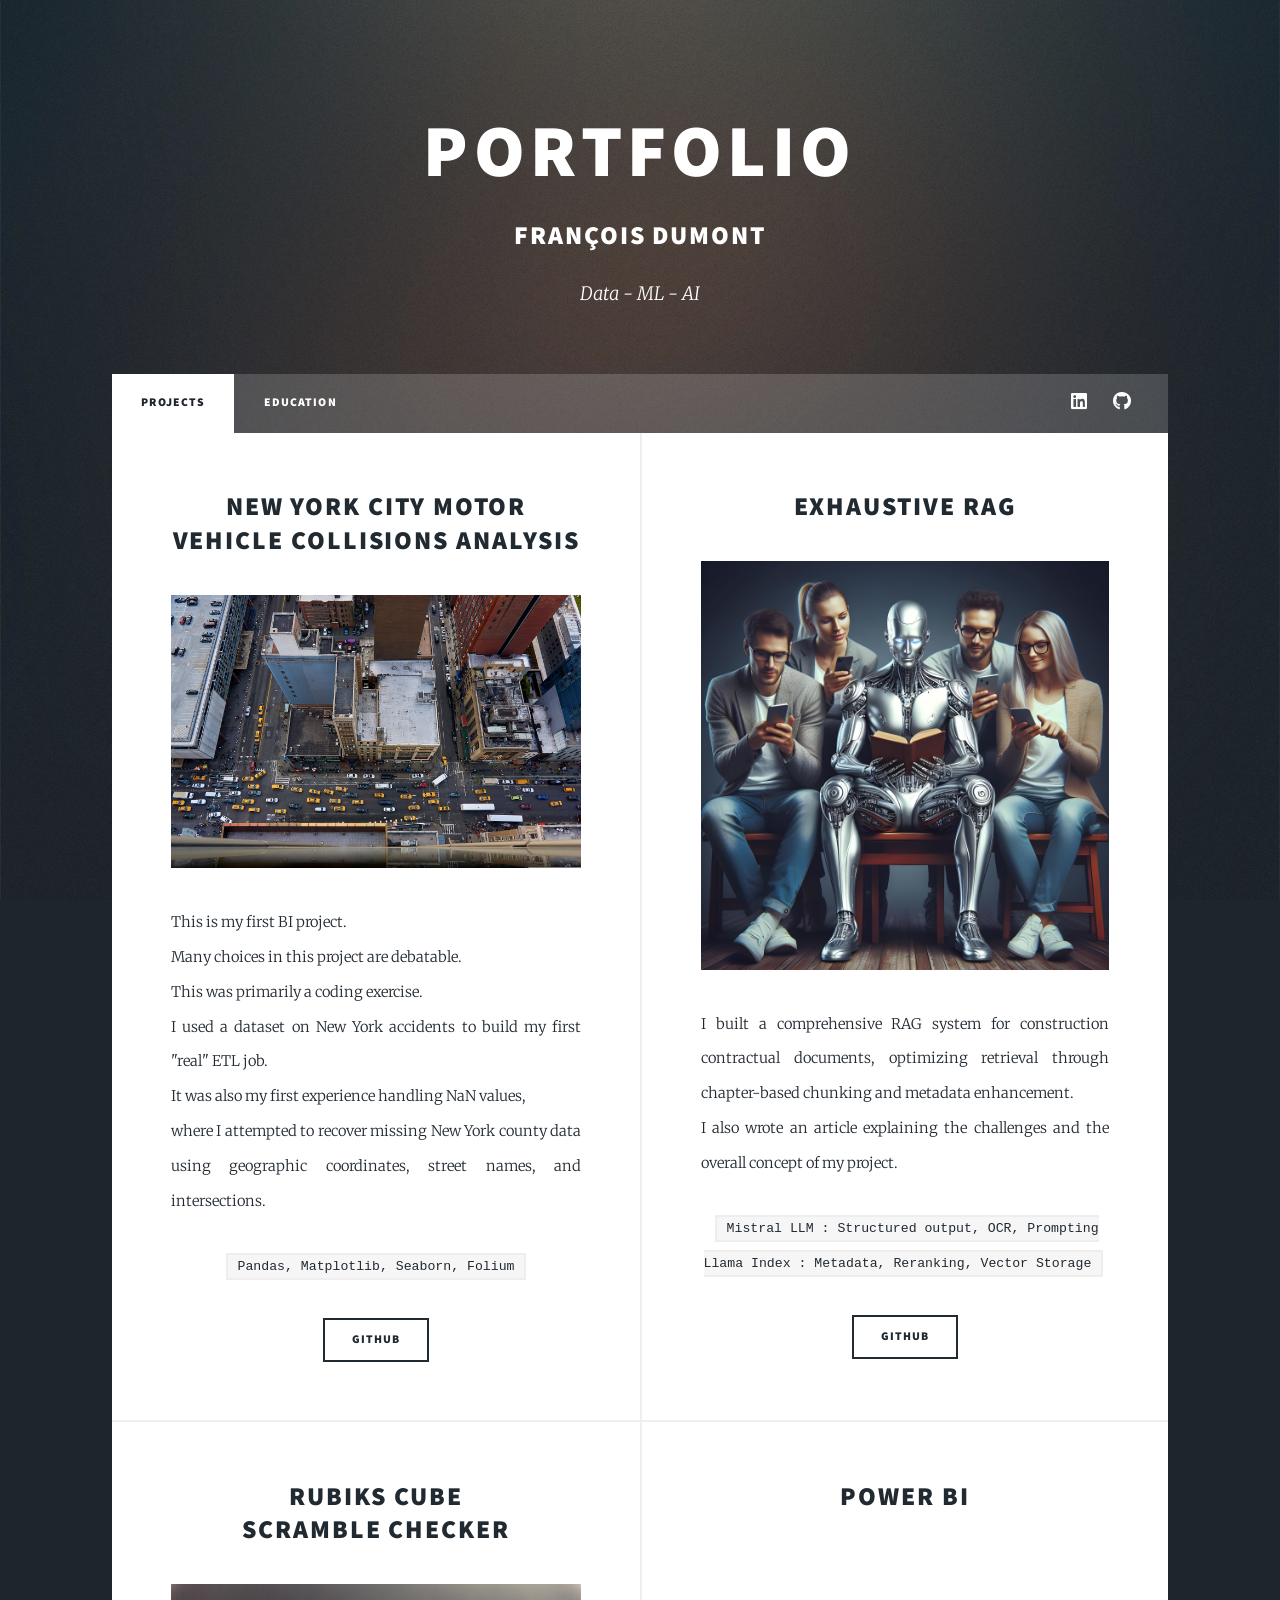
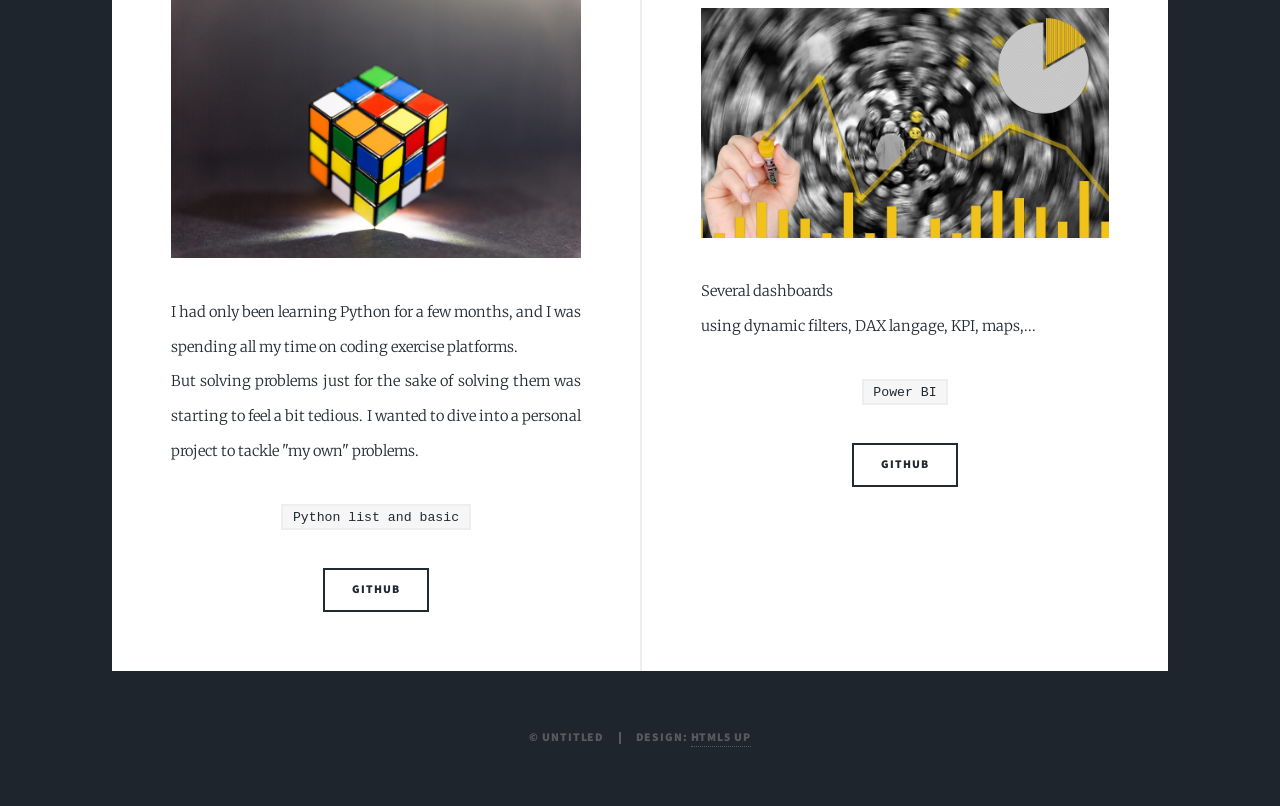
==== index.html @ 64f80a18 "change to index.html" ====
<!DOCTYPE HTML>

<html>
	<head>
		<title>François Dumont Portfolio</title>
		<meta charset="utf-8" />
		<meta name="viewport" content="width=device-width, initial-scale=1, user-scalable=no" />
		<link rel="stylesheet" href="assets/css/main.css" />
		<noscript><link rel="stylesheet" href="assets/css/noscript.css" /></noscript>
	</head>
	<body class="is-preload">

		<!-- Wrapper -->
			<div id="wrapper" class="fade-in">

				<!-- Intro -->
					<div id="intro">
						<h1>Portfolio</h1>
						<h2>François Dumont</h2>
						<p>Data - ML - AI</p>
					</div>

				<!-- Nav -->
					<nav id="nav">
						<ul class="links">
							<li class="active"><a href="index.hmtl">Projects</a></li>
							<li><a href="formation.html">Education</a></li>
						</ul>
						<ul class="icons">
							<li><a href="https://www.linkedin.com/in/françoisdumont" class="icon brands fa-linkedin"><span class="label">Facebook</span></a></li>
							<li><a href="https://github.com/FrancoisDumont30" class="icon brands fa-github"><span class="label">GitHub</span></a></li>
						</ul>
					</nav>

				<!-- Main -->
					<div id="main">
							
						<!-- Featured Post -->
						 <!--
							<article class="post featured">
								<header class="major">
									<h2><a href="#">And this is a<br />
									massive headline</a></h2>
									<p>Aenean ornare velit lacus varius enim ullamcorper proin aliquam<br />
									facilisis ante sed etiam magna interdum congue. Lorem ipsum dolor<br />
									amet nullam sed etiam veroeros.</p>
								</header>
								<a href="#" class="image main"><img src="images/pic01.jpg" alt="" /></a>
								<ul class="actions special">
									<li><a href="#" class="button large">Full Story</a></li>
								</ul>
							</article>

						-->

						<!-- Posts -->
							<section class="posts">
								<article>
									<header>
										<h2><a href="#">New York city Motor Vehicle Collisions Analysis<br /></a></h2>
									</header>
									<a href="#" class="image fit"><img src="images/ny.jpg" alt="" /></a>
									<p>This is my first BI project. <br> Many choices in this project are debatable. <br> This was primarily a coding exercise. <br> I used a dataset on New York accidents to build my first "real" ETL job. <br> It was also my first experience handling NaN values, <br> where I attempted to recover missing New York county data using geographic coordinates, street names, and intersections.</p>
									<code>Pandas, Matplotlib, Seaborn, Folium </code>
									<br/><br/>
									<ul class="actions special">
										<li><a href="https://github.com/FrancoisDumont30/NY_Collision" class="button">Github</a></li>
									</ul>
								</article>

								<article>
									<header>
										<h2><a href="#">Exhaustive RAG<br /></a></h2>
										
									</header>
									<a href="#" class="image fit"><img src="images/robot_reading.jpg"  alt=""/></a>
									<p>I built a comprehensive RAG system for construction contractual documents, optimizing retrieval through chapter-based chunking and metadata enhancement. <br />I also wrote an article explaining the challenges and the overall concept of my project.</p>
									<code>Mistral LLM : Structured output, OCR, Prompting<br/>Llama Index : Metadata, Reranking, Vector Storage</code>
									<br/><br/>
									<ul class="actions special">
										<li><a href="#" class="button">Github</a></li>
									</ul>
								</article>

								<article>
									<header>
										<h2><a href="#"></a>Rubiks cube <br/> scramble checker</h2>
									</header>
									<a href="#" class="image fit"><img src="images/cube.jpg" alt=""/> </a>
									<p>I had only been learning Python for a few months, and I was spending all my time on coding exercise platforms. <br />But solving problems just for the sake of solving them was starting to feel a bit tedious. I wanted to dive into a personal project to tackle "my own" problems.</p>
									<code>Python list and basic</code><br /><br />
									<ul class="actions special">
										<li><a href="https://github.com/FrancoisDumont30/Rubiks_Cube_scramble_checker" class="button">Github</a></li>
									</ul>
								</article>

								<article>
									<header>
										<h2><a href="#">Power BI</a></h2>
										<br />
									</header>
									<a href="#" class="image fit"><img src="images/BI.jpg" alt="" /></a>
									<p>Several dashboards <br />
										using dynamic filters, DAX langage, KPI, maps,...</p>
									<code>Power BI</code><br/><br/>
									<ul class="actions special">
										<li><a href="https://github.com/FrancoisDumont30/Power_BI" class="button">Github</a></li>
									</ul>
								</article>

							</section>


					</div>


				<!-- Copyright -->
					<div id="copyright">
						<ul><li>&copy; Untitled</li><li>Design: <a href="https://html5up.net">HTML5 UP</a></li></ul>
					</div>

			</div>

		<!-- Scripts -->
			<script src="assets/js/jquery.min.js"></script>
			<script src="assets/js/jquery.scrollex.min.js"></script>
			<script src="assets/js/jquery.scrolly.min.js"></script>
			<script src="assets/js/browser.min.js"></script>
			<script src="assets/js/breakpoints.min.js"></script>
			<script src="assets/js/util.js"></script>
			<script src="assets/js/main.js"></script>

	</body>
</html>
---- assets/css/main.css ----
@import url(fontawesome-all.min.css);
@import url("https://fonts.googleapis.com/css?family=Merriweather:300,700,300italic,700italic|Source+Sans+Pro:900");

/*
	Massively by HTML5 UP
	html5up.net | @ajlkn
	Free for personal and commercial use under the CCA 3.0 license (html5up.net/license)
*/

html, body, div, span, applet, object,
iframe, h1, h2, h3, h4, h5, h6, p, blockquote,
pre, a, abbr, acronym, address, big, cite,
code, del, dfn, em, img, ins, kbd, q, s, samp,
small, strike, strong, sub, sup, tt, var, b,
u, i, center, dl, dt, dd, ol, ul, li, fieldset,
form, label, legend, table, caption, tbody,
tfoot, thead, tr, th, td, article, aside,
canvas, details, embed, figure, figcaption,
footer, header, hgroup, menu, nav, output, ruby,
section, summary, time, mark, audio, video {
	margin: 0;
	padding: 0;
	border: 0;
	font-size: 100%;
	font: inherit;
	vertical-align: baseline;}

article, aside, details, figcaption, figure,
footer, header, hgroup, menu, nav, section {
	display: block;}

body {
	line-height: 1;
}

ol, ul {
	list-style: none;
}

blockquote, q {
	quotes: none;
}

	blockquote:before, blockquote:after, q:before, q:after {
		content: '';
		content: none;
	}

table {
	border-collapse: collapse;
	border-spacing: 0;
}

body {
	-webkit-text-size-adjust: none;
}

mark {
	background-color: transparent;
	color: inherit;
}

input::-moz-focus-inner {
	border: 0;
	padding: 0;
}

input, select, textarea {
	-moz-appearance: none;
	-webkit-appearance: none;
	-ms-appearance: none;
	appearance: none;
}

/* Basic */

	@-ms-viewport {
		width: device-width;
	}

	body {
		-ms-overflow-style: scrollbar;
	}

	@media screen and (max-width: 480px) {

		html, body {
			min-width: 320px;
		}

	}

	html {
		box-sizing: border-box;
	}

	*, *:before, *:after {
		box-sizing: inherit;
	}

	body {
		background-color: #1e252d;
	}

		body.is-preload *, body.is-preload *:before, body.is-preload *:after {
			-moz-animation: none !important;
			-webkit-animation: none !important;
			-ms-animation: none !important;
			animation: none !important;
			-moz-transition: none !important;
			-webkit-transition: none !important;
			-ms-transition: none !important;
			transition: none !important;
		}

/* Type */

	html {
		font-size: 16pt;
	}

		@media screen and (max-width: 1680px) {

			html {
				font-size: 12pt;
			}

		}

		@media screen and (max-width: 1280px) {

			html {
				font-size: 11pt;
			}

		}

		@media screen and (max-width: 360px) {

			html {
				font-size: 10pt;
			}

		}

	body {
		color: #212931;
	}

	body, input, select, textarea {
		font-family: "Merriweather", Georgia, serif;
		font-weight: 300;
		font-size: 1rem;
		line-height: 2.375;
	}

	a {
		-moz-transition: color 0.2s ease-in-out, background-color 0.2s ease-in-out, border-color 0.2s ease-in-out, box-shadow 0.2s ease-in-out;
		-webkit-transition: color 0.2s ease-in-out, background-color 0.2s ease-in-out, border-color 0.2s ease-in-out, box-shadow 0.2s ease-in-out;
		-ms-transition: color 0.2s ease-in-out, background-color 0.2s ease-in-out, border-color 0.2s ease-in-out, box-shadow 0.2s ease-in-out;
		transition: color 0.2s ease-in-out, background-color 0.2s ease-in-out, border-color 0.2s ease-in-out, box-shadow 0.2s ease-in-out;
		border-bottom: dotted 1px;
		text-decoration: none;
	}

		a:hover {
			border-bottom-color: transparent;
		}

	strong, b {
		font-weight: 600;
	}

	em, i {
		font-style: italic;
	}

	p {
		text-align: justify;
		margin: 0 0 2rem 0;
	}

	h1, h2, h3, h4, h5, h6 {
		font-family: "Source Sans Pro", Helvetica, sans-serif;
		font-weight: 900;
		line-height: 1.5;
		letter-spacing: 0.075em;
		text-transform: uppercase;
		margin: 0 0 1rem 0;
	}

		h1 a, h2 a, h3 a, h4 a, h5 a, h6 a {
			border-bottom: 0;
			color: inherit;
			text-decoration: none;
		}

	h1 {
		font-size: 4rem;
		line-height: 1.1;
		margin: 0 0 2rem 0;
	}

	h2 {
		font-size: 1.75rem;
		line-height: 1.3;
		margin: 0 0 1.5rem 0;
	}

	h3 {
		font-size: 1.25rem;
		margin: 0 0 1.5rem 0;
	}

	h4 {
		font-size: 1rem;
	}

	h5 {
		font-size: 0.9rem;
	}

	h6 {
		font-size: 0.8rem;
	}

	sub {
		font-size: 0.8rem;
		position: relative;
		top: 0.5rem;
	}

	sup {
		font-size: 0.8rem;
		position: relative;
		top: -0.5rem;
	}

	blockquote {
		border-left: solid 4px;
		font-style: italic;
		margin: 0 0 2rem 0;
		padding: 0.5rem 0 0.5rem 2rem;
	}

	code {
		border: solid 2px;
		font-family: "Courier New", monospace;
		font-size: 0.9rem;
		margin: 0 0.25rem;
		padding: 0.25rem 0.65rem;
	}

	pre {
		-webkit-overflow-scrolling: touch;
		font-family: "Courier New", monospace;
		font-size: 0.9rem;
		margin: 0 0 2rem 0;
	}

		pre code {
			display: block;
			line-height: 1.75;
			padding: 1rem 1.5rem;
			overflow-x: auto;
		}

	hr {
		border: 0;
		border-bottom: solid 2px;
		margin: 3rem 0;
	}

		hr.major {
			margin: 5rem 0;
		}

	.align-left {
		text-align: left;
	}

	.align-center {
		text-align: center;
	}

	.align-right {
		text-align: right;
	}

	input, select, textarea {
		color: #212931;
	}

	a {
		color: #212931;
		border-bottom-color: rgba(33, 41, 49, 0.5);
	}

		a:hover {
			border-bottom-color: transparent;
			color: #18bfef !important;
		}

	strong, b {
		color: #212931;
	}

	h1, h2, h3, h4, h5, h6 {
		color: #212931;
	}

	blockquote {
		border-left-color: #eeeeee;
	}

	code {
		background: rgba(220, 220, 220, 0.25);
		border-color: #eeeeee;
	}

	hr {
		border-bottom-color: #eeeeee;
	}

/* Row */

	.row {
		display: flex;
		flex-wrap: wrap;
		box-sizing: border-box;
		align-items: stretch;
	}

		.row > * {
			box-sizing: border-box;
		}

		.row.gtr-uniform > * > :last-child {
			margin-bottom: 0;
		}

		.row.aln-left {
			justify-content: flex-start;
		}

		.row.aln-center {
			justify-content: center;
		}

		.row.aln-right {
			justify-content: flex-end;
		}

		.row.aln-top {
			align-items: flex-start;
		}

		.row.aln-middle {
			align-items: center;
		}

		.row.aln-bottom {
			align-items: flex-end;
		}

		.row > .imp {
			order: -1;
		}

		.row > .col-1 {
			width: 8.33333%;
		}

		.row > .off-1 {
			margin-left: 8.33333%;
		}

		.row > .col-2 {
			width: 16.66667%;
		}

		.row > .off-2 {
			margin-left: 16.66667%;
		}

		.row > .col-3 {
			width: 25%;
		}

		.row > .off-3 {
			margin-left: 25%;
		}

		.row > .col-4 {
			width: 33.33333%;
		}

		.row > .off-4 {
			margin-left: 33.33333%;
		}

		.row > .col-5 {
			width: 41.66667%;
		}

		.row > .off-5 {
			margin-left: 41.66667%;
		}

		.row > .col-6 {
			width: 50%;
		}

		.row > .off-6 {
			margin-left: 50%;
		}

		.row > .col-7 {
			width: 58.33333%;
		}

		.row > .off-7 {
			margin-left: 58.33333%;
		}

		.row > .col-8 {
			width: 66.66667%;
		}

		.row > .off-8 {
			margin-left: 66.66667%;
		}

		.row > .col-9 {
			width: 75%;
		}

		.row > .off-9 {
			margin-left: 75%;
		}

		.row > .col-10 {
			width: 83.33333%;
		}

		.row > .off-10 {
			margin-left: 83.33333%;
		}

		.row > .col-11 {
			width: 91.66667%;
		}

		.row > .off-11 {
			margin-left: 91.66667%;
		}

		.row > .col-12 {
			width: 100%;
		}

		.row > .off-12 {
			margin-left: 100%;
		}

		.row.gtr-0 {
			margin-top: 0;
			margin-left: 0rem;
		}

			.row.gtr-0 > * {
				padding: 0 0 0 0rem;
			}

			.row.gtr-0.gtr-uniform {
				margin-top: 0rem;
			}

				.row.gtr-0.gtr-uniform > * {
					padding-top: 0rem;
				}

		.row.gtr-25 {
			margin-top: 0;
			margin-left: -0.375rem;
		}

			.row.gtr-25 > * {
				padding: 0 0 0 0.375rem;
			}

			.row.gtr-25.gtr-uniform {
				margin-top: -0.375rem;
			}

				.row.gtr-25.gtr-uniform > * {
					padding-top: 0.375rem;
				}

		.row.gtr-50 {
			margin-top: 0;
			margin-left: -0.75rem;
		}

			.row.gtr-50 > * {
				padding: 0 0 0 0.75rem;
			}

			.row.gtr-50.gtr-uniform {
				margin-top: -0.75rem;
			}

				.row.gtr-50.gtr-uniform > * {
					padding-top: 0.75rem;
				}

		.row {
			margin-top: 0;
			margin-left: -1.5rem;
		}

			.row > * {
				padding: 0 0 0 1.5rem;
			}

			.row.gtr-uniform {
				margin-top: -1.5rem;
			}

				.row.gtr-uniform > * {
					padding-top: 1.5rem;
				}

		.row.gtr-150 {
			margin-top: 0;
			margin-left: -2.25rem;
		}

			.row.gtr-150 > * {
				padding: 0 0 0 2.25rem;
			}

			.row.gtr-150.gtr-uniform {
				margin-top: -2.25rem;
			}

				.row.gtr-150.gtr-uniform > * {
					padding-top: 2.25rem;
				}

		.row.gtr-200 {
			margin-top: 0;
			margin-left: -3rem;
		}

			.row.gtr-200 > * {
				padding: 0 0 0 3rem;
			}

			.row.gtr-200.gtr-uniform {
				margin-top: -3rem;
			}

				.row.gtr-200.gtr-uniform > * {
					padding-top: 3rem;
				}

		@media screen and (max-width: 1680px) {

			.row {
				display: flex;
				flex-wrap: wrap;
				box-sizing: border-box;
				align-items: stretch;
			}

				.row > * {
					box-sizing: border-box;
				}

				.row.gtr-uniform > * > :last-child {
					margin-bottom: 0;
				}

				.row.aln-left {
					justify-content: flex-start;
				}

				.row.aln-center {
					justify-content: center;
				}

				.row.aln-right {
					justify-content: flex-end;
				}

				.row.aln-top {
					align-items: flex-start;
				}

				.row.aln-middle {
					align-items: center;
				}

				.row.aln-bottom {
					align-items: flex-end;
				}

				.row > .imp-xlarge {
					order: -1;
				}

				.row > .col-1-xlarge {
					width: 8.33333%;
				}

				.row > .off-1-xlarge {
					margin-left: 8.33333%;
				}

				.row > .col-2-xlarge {
					width: 16.66667%;
				}

				.row > .off-2-xlarge {
					margin-left: 16.66667%;
				}

				.row > .col-3-xlarge {
					width: 25%;
				}

				.row > .off-3-xlarge {
					margin-left: 25%;
				}

				.row > .col-4-xlarge {
					width: 33.33333%;
				}

				.row > .off-4-xlarge {
					margin-left: 33.33333%;
				}

				.row > .col-5-xlarge {
					width: 41.66667%;
				}

				.row > .off-5-xlarge {
					margin-left: 41.66667%;
				}

				.row > .col-6-xlarge {
					width: 50%;
				}

				.row > .off-6-xlarge {
					margin-left: 50%;
				}

				.row > .col-7-xlarge {
					width: 58.33333%;
				}

				.row > .off-7-xlarge {
					margin-left: 58.33333%;
				}

				.row > .col-8-xlarge {
					width: 66.66667%;
				}

				.row > .off-8-xlarge {
					margin-left: 66.66667%;
				}

				.row > .col-9-xlarge {
					width: 75%;
				}

				.row > .off-9-xlarge {
					margin-left: 75%;
				}

				.row > .col-10-xlarge {
					width: 83.33333%;
				}

				.row > .off-10-xlarge {
					margin-left: 83.33333%;
				}

				.row > .col-11-xlarge {
					width: 91.66667%;
				}

				.row > .off-11-xlarge {
					margin-left: 91.66667%;
				}

				.row > .col-12-xlarge {
					width: 100%;
				}

				.row > .off-12-xlarge {
					margin-left: 100%;
				}

				.row.gtr-0 {
					margin-top: 0;
					margin-left: 0rem;
				}

					.row.gtr-0 > * {
						padding: 0 0 0 0rem;
					}

					.row.gtr-0.gtr-uniform {
						margin-top: 0rem;
					}

						.row.gtr-0.gtr-uniform > * {
							padding-top: 0rem;
						}

				.row.gtr-25 {
					margin-top: 0;
					margin-left: -0.375rem;
				}

					.row.gtr-25 > * {
						padding: 0 0 0 0.375rem;
					}

					.row.gtr-25.gtr-uniform {
						margin-top: -0.375rem;
					}

						.row.gtr-25.gtr-uniform > * {
							padding-top: 0.375rem;
						}

				.row.gtr-50 {
					margin-top: 0;
					margin-left: -0.75rem;
				}

					.row.gtr-50 > * {
						padding: 0 0 0 0.75rem;
					}

					.row.gtr-50.gtr-uniform {
						margin-top: -0.75rem;
					}

						.row.gtr-50.gtr-uniform > * {
							padding-top: 0.75rem;
						}

				.row {
					margin-top: 0;
					margin-left: -1.5rem;
				}

					.row > * {
						padding: 0 0 0 1.5rem;
					}

					.row.gtr-uniform {
						margin-top: -1.5rem;
					}

						.row.gtr-uniform > * {
							padding-top: 1.5rem;
						}

				.row.gtr-150 {
					margin-top: 0;
					margin-left: -2.25rem;
				}

					.row.gtr-150 > * {
						padding: 0 0 0 2.25rem;
					}

					.row.gtr-150.gtr-uniform {
						margin-top: -2.25rem;
					}

						.row.gtr-150.gtr-uniform > * {
							padding-top: 2.25rem;
						}

				.row.gtr-200 {
					margin-top: 0;
					margin-left: -3rem;
				}

					.row.gtr-200 > * {
						padding: 0 0 0 3rem;
					}

					.row.gtr-200.gtr-uniform {
						margin-top: -3rem;
					}

						.row.gtr-200.gtr-uniform > * {
							padding-top: 3rem;
						}

		}

		@media screen and (max-width: 1280px) {

			.row {
				display: flex;
				flex-wrap: wrap;
				box-sizing: border-box;
				align-items: stretch;
			}

				.row > * {
					box-sizing: border-box;
				}

				.row.gtr-uniform > * > :last-child {
					margin-bottom: 0;
				}

				.row.aln-left {
					justify-content: flex-start;
				}

				.row.aln-center {
					justify-content: center;
				}

				.row.aln-right {
					justify-content: flex-end;
				}

				.row.aln-top {
					align-items: flex-start;
				}

				.row.aln-middle {
					align-items: center;
				}

				.row.aln-bottom {
					align-items: flex-end;
				}

				.row > .imp-large {
					order: -1;
				}

				.row > .col-1-large {
					width: 8.33333%;
				}

				.row > .off-1-large {
					margin-left: 8.33333%;
				}

				.row > .col-2-large {
					width: 16.66667%;
				}

				.row > .off-2-large {
					margin-left: 16.66667%;
				}

				.row > .col-3-large {
					width: 25%;
				}

				.row > .off-3-large {
					margin-left: 25%;
				}

				.row > .col-4-large {
					width: 33.33333%;
				}

				.row > .off-4-large {
					margin-left: 33.33333%;
				}

				.row > .col-5-large {
					width: 41.66667%;
				}

				.row > .off-5-large {
					margin-left: 41.66667%;
				}

				.row > .col-6-large {
					width: 50%;
				}

				.row > .off-6-large {
					margin-left: 50%;
				}

				.row > .col-7-large {
					width: 58.33333%;
				}

				.row > .off-7-large {
					margin-left: 58.33333%;
				}

				.row > .col-8-large {
					width: 66.66667%;
				}

				.row > .off-8-large {
					margin-left: 66.66667%;
				}

				.row > .col-9-large {
					width: 75%;
				}

				.row > .off-9-large {
					margin-left: 75%;
				}

				.row > .col-10-large {
					width: 83.33333%;
				}

				.row > .off-10-large {
					margin-left: 83.33333%;
				}

				.row > .col-11-large {
					width: 91.66667%;
				}

				.row > .off-11-large {
					margin-left: 91.66667%;
				}

				.row > .col-12-large {
					width: 100%;
				}

				.row > .off-12-large {
					margin-left: 100%;
				}

				.row.gtr-0 {
					margin-top: 0;
					margin-left: 0rem;
				}

					.row.gtr-0 > * {
						padding: 0 0 0 0rem;
					}

					.row.gtr-0.gtr-uniform {
						margin-top: 0rem;
					}

						.row.gtr-0.gtr-uniform > * {
							padding-top: 0rem;
						}

				.row.gtr-25 {
					margin-top: 0;
					margin-left: -0.375rem;
				}

					.row.gtr-25 > * {
						padding: 0 0 0 0.375rem;
					}

					.row.gtr-25.gtr-uniform {
						margin-top: -0.375rem;
					}

						.row.gtr-25.gtr-uniform > * {
							padding-top: 0.375rem;
						}

				.row.gtr-50 {
					margin-top: 0;
					margin-left: -0.75rem;
				}

					.row.gtr-50 > * {
						padding: 0 0 0 0.75rem;
					}

					.row.gtr-50.gtr-uniform {
						margin-top: -0.75rem;
					}

						.row.gtr-50.gtr-uniform > * {
							padding-top: 0.75rem;
						}

				.row {
					margin-top: 0;
					margin-left: -1.5rem;
				}

					.row > * {
						padding: 0 0 0 1.5rem;
					}

					.row.gtr-uniform {
						margin-top: -1.5rem;
					}

						.row.gtr-uniform > * {
							padding-top: 1.5rem;
						}

				.row.gtr-150 {
					margin-top: 0;
					margin-left: -2.25rem;
				}

					.row.gtr-150 > * {
						padding: 0 0 0 2.25rem;
					}

					.row.gtr-150.gtr-uniform {
						margin-top: -2.25rem;
					}

						.row.gtr-150.gtr-uniform > * {
							padding-top: 2.25rem;
						}

				.row.gtr-200 {
					margin-top: 0;
					margin-left: -3rem;
				}

					.row.gtr-200 > * {
						padding: 0 0 0 3rem;
					}

					.row.gtr-200.gtr-uniform {
						margin-top: -3rem;
					}

						.row.gtr-200.gtr-uniform > * {
							padding-top: 3rem;
						}

		}

		@media screen and (max-width: 980px) {

			.row {
				display: flex;
				flex-wrap: wrap;
				box-sizing: border-box;
				align-items: stretch;
			}

				.row > * {
					box-sizing: border-box;
				}

				.row.gtr-uniform > * > :last-child {
					margin-bottom: 0;
				}

				.row.aln-left {
					justify-content: flex-start;
				}

				.row.aln-center {
					justify-content: center;
				}

				.row.aln-right {
					justify-content: flex-end;
				}

				.row.aln-top {
					align-items: flex-start;
				}

				.row.aln-middle {
					align-items: center;
				}

				.row.aln-bottom {
					align-items: flex-end;
				}

				.row > .imp-medium {
					order: -1;
				}

				.row > .col-1-medium {
					width: 8.33333%;
				}

				.row > .off-1-medium {
					margin-left: 8.33333%;
				}

				.row > .col-2-medium {
					width: 16.66667%;
				}

				.row > .off-2-medium {
					margin-left: 16.66667%;
				}

				.row > .col-3-medium {
					width: 25%;
				}

				.row > .off-3-medium {
					margin-left: 25%;
				}

				.row > .col-4-medium {
					width: 33.33333%;
				}

				.row > .off-4-medium {
					margin-left: 33.33333%;
				}

				.row > .col-5-medium {
					width: 41.66667%;
				}

				.row > .off-5-medium {
					margin-left: 41.66667%;
				}

				.row > .col-6-medium {
					width: 50%;
				}

				.row > .off-6-medium {
					margin-left: 50%;
				}

				.row > .col-7-medium {
					width: 58.33333%;
				}

				.row > .off-7-medium {
					margin-left: 58.33333%;
				}

				.row > .col-8-medium {
					width: 66.66667%;
				}

				.row > .off-8-medium {
					margin-left: 66.66667%;
				}

				.row > .col-9-medium {
					width: 75%;
				}

				.row > .off-9-medium {
					margin-left: 75%;
				}

				.row > .col-10-medium {
					width: 83.33333%;
				}

				.row > .off-10-medium {
					margin-left: 83.33333%;
				}

				.row > .col-11-medium {
					width: 91.66667%;
				}

				.row > .off-11-medium {
					margin-left: 91.66667%;
				}

				.row > .col-12-medium {
					width: 100%;
				}

				.row > .off-12-medium {
					margin-left: 100%;
				}

				.row.gtr-0 {
					margin-top: 0;
					margin-left: 0rem;
				}

					.row.gtr-0 > * {
						padding: 0 0 0 0rem;
					}

					.row.gtr-0.gtr-uniform {
						margin-top: 0rem;
					}

						.row.gtr-0.gtr-uniform > * {
							padding-top: 0rem;
						}

				.row.gtr-25 {
					margin-top: 0;
					margin-left: -0.375rem;
				}

					.row.gtr-25 > * {
						padding: 0 0 0 0.375rem;
					}

					.row.gtr-25.gtr-uniform {
						margin-top: -0.375rem;
					}

						.row.gtr-25.gtr-uniform > * {
							padding-top: 0.375rem;
						}

				.row.gtr-50 {
					margin-top: 0;
					margin-left: -0.75rem;
				}

					.row.gtr-50 > * {
						padding: 0 0 0 0.75rem;
					}

					.row.gtr-50.gtr-uniform {
						margin-top: -0.75rem;
					}

						.row.gtr-50.gtr-uniform > * {
							padding-top: 0.75rem;
						}

				.row {
					margin-top: 0;
					margin-left: -1.5rem;
				}

					.row > * {
						padding: 0 0 0 1.5rem;
					}

					.row.gtr-uniform {
						margin-top: -1.5rem;
					}

						.row.gtr-uniform > * {
							padding-top: 1.5rem;
						}

				.row.gtr-150 {
					margin-top: 0;
					margin-left: -2.25rem;
				}

					.row.gtr-150 > * {
						padding: 0 0 0 2.25rem;
					}

					.row.gtr-150.gtr-uniform {
						margin-top: -2.25rem;
					}

						.row.gtr-150.gtr-uniform > * {
							padding-top: 2.25rem;
						}

				.row.gtr-200 {
					margin-top: 0;
					margin-left: -3rem;
				}

					.row.gtr-200 > * {
						padding: 0 0 0 3rem;
					}

					.row.gtr-200.gtr-uniform {
						margin-top: -3rem;
					}

						.row.gtr-200.gtr-uniform > * {
							padding-top: 3rem;
						}

		}

		@media screen and (max-width: 736px) {

			.row {
				display: flex;
				flex-wrap: wrap;
				box-sizing: border-box;
				align-items: stretch;
			}

				.row > * {
					box-sizing: border-box;
				}

				.row.gtr-uniform > * > :last-child {
					margin-bottom: 0;
				}

				.row.aln-left {
					justify-content: flex-start;
				}

				.row.aln-center {
					justify-content: center;
				}

				.row.aln-right {
					justify-content: flex-end;
				}

				.row.aln-top {
					align-items: flex-start;
				}

				.row.aln-middle {
					align-items: center;
				}

				.row.aln-bottom {
					align-items: flex-end;
				}

				.row > .imp-small {
					order: -1;
				}

				.row > .col-1-small {
					width: 8.33333%;
				}

				.row > .off-1-small {
					margin-left: 8.33333%;
				}

				.row > .col-2-small {
					width: 16.66667%;
				}

				.row > .off-2-small {
					margin-left: 16.66667%;
				}

				.row > .col-3-small {
					width: 25%;
				}

				.row > .off-3-small {
					margin-left: 25%;
				}

				.row > .col-4-small {
					width: 33.33333%;
				}

				.row > .off-4-small {
					margin-left: 33.33333%;
				}

				.row > .col-5-small {
					width: 41.66667%;
				}

				.row > .off-5-small {
					margin-left: 41.66667%;
				}

				.row > .col-6-small {
					width: 50%;
				}

				.row > .off-6-small {
					margin-left: 50%;
				}

				.row > .col-7-small {
					width: 58.33333%;
				}

				.row > .off-7-small {
					margin-left: 58.33333%;
				}

				.row > .col-8-small {
					width: 66.66667%;
				}

				.row > .off-8-small {
					margin-left: 66.66667%;
				}

				.row > .col-9-small {
					width: 75%;
				}

				.row > .off-9-small {
					margin-left: 75%;
				}

				.row > .col-10-small {
					width: 83.33333%;
				}

				.row > .off-10-small {
					margin-left: 83.33333%;
				}

				.row > .col-11-small {
					width: 91.66667%;
				}

				.row > .off-11-small {
					margin-left: 91.66667%;
				}

				.row > .col-12-small {
					width: 100%;
				}

				.row > .off-12-small {
					margin-left: 100%;
				}

				.row.gtr-0 {
					margin-top: 0;
					margin-left: 0rem;
				}

					.row.gtr-0 > * {
						padding: 0 0 0 0rem;
					}

					.row.gtr-0.gtr-uniform {
						margin-top: 0rem;
					}

						.row.gtr-0.gtr-uniform > * {
							padding-top: 0rem;
						}

				.row.gtr-25 {
					margin-top: 0;
					margin-left: -0.375rem;
				}

					.row.gtr-25 > * {
						padding: 0 0 0 0.375rem;
					}

					.row.gtr-25.gtr-uniform {
						margin-top: -0.375rem;
					}

						.row.gtr-25.gtr-uniform > * {
							padding-top: 0.375rem;
						}

				.row.gtr-50 {
					margin-top: 0;
					margin-left: -0.75rem;
				}

					.row.gtr-50 > * {
						padding: 0 0 0 0.75rem;
					}

					.row.gtr-50.gtr-uniform {
						margin-top: -0.75rem;
					}

						.row.gtr-50.gtr-uniform > * {
							padding-top: 0.75rem;
						}

				.row {
					margin-top: 0;
					margin-left: -1.5rem;
				}

					.row > * {
						padding: 0 0 0 1.5rem;
					}

					.row.gtr-uniform {
						margin-top: -1.5rem;
					}

						.row.gtr-uniform > * {
							padding-top: 1.5rem;
						}

				.row.gtr-150 {
					margin-top: 0;
					margin-left: -2.25rem;
				}

					.row.gtr-150 > * {
						padding: 0 0 0 2.25rem;
					}

					.row.gtr-150.gtr-uniform {
						margin-top: -2.25rem;
					}

						.row.gtr-150.gtr-uniform > * {
							padding-top: 2.25rem;
						}

				.row.gtr-200 {
					margin-top: 0;
					margin-left: -3rem;
				}

					.row.gtr-200 > * {
						padding: 0 0 0 3rem;
					}

					.row.gtr-200.gtr-uniform {
						margin-top: -3rem;
					}

						.row.gtr-200.gtr-uniform > * {
							padding-top: 3rem;
						}

		}

		@media screen and (max-width: 480px) {

			.row {
				display: flex;
				flex-wrap: wrap;
				box-sizing: border-box;
				align-items: stretch;
			}

				.row > * {
					box-sizing: border-box;
				}

				.row.gtr-uniform > * > :last-child {
					margin-bottom: 0;
				}

				.row.aln-left {
					justify-content: flex-start;
				}

				.row.aln-center {
					justify-content: center;
				}

				.row.aln-right {
					justify-content: flex-end;
				}

				.row.aln-top {
					align-items: flex-start;
				}

				.row.aln-middle {
					align-items: center;
				}

				.row.aln-bottom {
					align-items: flex-end;
				}

				.row > .imp-xsmall {
					order: -1;
				}

				.row > .col-1-xsmall {
					width: 8.33333%;
				}

				.row > .off-1-xsmall {
					margin-left: 8.33333%;
				}

				.row > .col-2-xsmall {
					width: 16.66667%;
				}

				.row > .off-2-xsmall {
					margin-left: 16.66667%;
				}

				.row > .col-3-xsmall {
					width: 25%;
				}

				.row > .off-3-xsmall {
					margin-left: 25%;
				}

				.row > .col-4-xsmall {
					width: 33.33333%;
				}

				.row > .off-4-xsmall {
					margin-left: 33.33333%;
				}

				.row > .col-5-xsmall {
					width: 41.66667%;
				}

				.row > .off-5-xsmall {
					margin-left: 41.66667%;
				}

				.row > .col-6-xsmall {
					width: 50%;
				}

				.row > .off-6-xsmall {
					margin-left: 50%;
				}

				.row > .col-7-xsmall {
					width: 58.33333%;
				}

				.row > .off-7-xsmall {
					margin-left: 58.33333%;
				}

				.row > .col-8-xsmall {
					width: 66.66667%;
				}

				.row > .off-8-xsmall {
					margin-left: 66.66667%;
				}

				.row > .col-9-xsmall {
					width: 75%;
				}

				.row > .off-9-xsmall {
					margin-left: 75%;
				}

				.row > .col-10-xsmall {
					width: 83.33333%;
				}

				.row > .off-10-xsmall {
					margin-left: 83.33333%;
				}

				.row > .col-11-xsmall {
					width: 91.66667%;
				}

				.row > .off-11-xsmall {
					margin-left: 91.66667%;
				}

				.row > .col-12-xsmall {
					width: 100%;
				}

				.row > .off-12-xsmall {
					margin-left: 100%;
				}

				.row.gtr-0 {
					margin-top: 0;
					margin-left: 0rem;
				}

					.row.gtr-0 > * {
						padding: 0 0 0 0rem;
					}

					.row.gtr-0.gtr-uniform {
						margin-top: 0rem;
					}

						.row.gtr-0.gtr-uniform > * {
							padding-top: 0rem;
						}

				.row.gtr-25 {
					margin-top: 0;
					margin-left: -0.375rem;
				}

					.row.gtr-25 > * {
						padding: 0 0 0 0.375rem;
					}

					.row.gtr-25.gtr-uniform {
						margin-top: -0.375rem;
					}

						.row.gtr-25.gtr-uniform > * {
							padding-top: 0.375rem;
						}

				.row.gtr-50 {
					margin-top: 0;
					margin-left: -0.75rem;
				}

					.row.gtr-50 > * {
						padding: 0 0 0 0.75rem;
					}

					.row.gtr-50.gtr-uniform {
						margin-top: -0.75rem;
					}

						.row.gtr-50.gtr-uniform > * {
							padding-top: 0.75rem;
						}

				.row {
					margin-top: 0;
					margin-left: -1.5rem;
				}

					.row > * {
						padding: 0 0 0 1.5rem;
					}

					.row.gtr-uniform {
						margin-top: -1.5rem;
					}

						.row.gtr-uniform > * {
							padding-top: 1.5rem;
						}

				.row.gtr-150 {
					margin-top: 0;
					margin-left: -2.25rem;
				}

					.row.gtr-150 > * {
						padding: 0 0 0 2.25rem;
					}

					.row.gtr-150.gtr-uniform {
						margin-top: -2.25rem;
					}

						.row.gtr-150.gtr-uniform > * {
							padding-top: 2.25rem;
						}

				.row.gtr-200 {
					margin-top: 0;
					margin-left: -3rem;
				}

					.row.gtr-200 > * {
						padding: 0 0 0 3rem;
					}

					.row.gtr-200.gtr-uniform {
						margin-top: -3rem;
					}

						.row.gtr-200.gtr-uniform > * {
							padding-top: 3rem;
						}

		}

		@media screen and (max-width: 360px) {

			.row {
				display: flex;
				flex-wrap: wrap;
				box-sizing: border-box;
				align-items: stretch;
			}

				.row > * {
					box-sizing: border-box;
				}

				.row.gtr-uniform > * > :last-child {
					margin-bottom: 0;
				}

				.row.aln-left {
					justify-content: flex-start;
				}

				.row.aln-center {
					justify-content: center;
				}

				.row.aln-right {
					justify-content: flex-end;
				}

				.row.aln-top {
					align-items: flex-start;
				}

				.row.aln-middle {
					align-items: center;
				}

				.row.aln-bottom {
					align-items: flex-end;
				}

				.row > .imp-xxsmall {
					order: -1;
				}

				.row > .col-1-xxsmall {
					width: 8.33333%;
				}

				.row > .off-1-xxsmall {
					margin-left: 8.33333%;
				}

				.row > .col-2-xxsmall {
					width: 16.66667%;
				}

				.row > .off-2-xxsmall {
					margin-left: 16.66667%;
				}

				.row > .col-3-xxsmall {
					width: 25%;
				}

				.row > .off-3-xxsmall {
					margin-left: 25%;
				}

				.row > .col-4-xxsmall {
					width: 33.33333%;
				}

				.row > .off-4-xxsmall {
					margin-left: 33.33333%;
				}

				.row > .col-5-xxsmall {
					width: 41.66667%;
				}

				.row > .off-5-xxsmall {
					margin-left: 41.66667%;
				}

				.row > .col-6-xxsmall {
					width: 50%;
				}

				.row > .off-6-xxsmall {
					margin-left: 50%;
				}

				.row > .col-7-xxsmall {
					width: 58.33333%;
				}

				.row > .off-7-xxsmall {
					margin-left: 58.33333%;
				}

				.row > .col-8-xxsmall {
					width: 66.66667%;
				}

				.row > .off-8-xxsmall {
					margin-left: 66.66667%;
				}

				.row > .col-9-xxsmall {
					width: 75%;
				}

				.row > .off-9-xxsmall {
					margin-left: 75%;
				}

				.row > .col-10-xxsmall {
					width: 83.33333%;
				}

				.row > .off-10-xxsmall {
					margin-left: 83.33333%;
				}

				.row > .col-11-xxsmall {
					width: 91.66667%;
				}

				.row > .off-11-xxsmall {
					margin-left: 91.66667%;
				}

				.row > .col-12-xxsmall {
					width: 100%;
				}

				.row > .off-12-xxsmall {
					margin-left: 100%;
				}

				.row.gtr-0 {
					margin-top: 0;
					margin-left: 0rem;
				}

					.row.gtr-0 > * {
						padding: 0 0 0 0rem;
					}

					.row.gtr-0.gtr-uniform {
						margin-top: 0rem;
					}

						.row.gtr-0.gtr-uniform > * {
							padding-top: 0rem;
						}

				.row.gtr-25 {
					margin-top: 0;
					margin-left: -0.375rem;
				}

					.row.gtr-25 > * {
						padding: 0 0 0 0.375rem;
					}

					.row.gtr-25.gtr-uniform {
						margin-top: -0.375rem;
					}

						.row.gtr-25.gtr-uniform > * {
							padding-top: 0.375rem;
						}

				.row.gtr-50 {
					margin-top: 0;
					margin-left: -0.75rem;
				}

					.row.gtr-50 > * {
						padding: 0 0 0 0.75rem;
					}

					.row.gtr-50.gtr-uniform {
						margin-top: -0.75rem;
					}

						.row.gtr-50.gtr-uniform > * {
							padding-top: 0.75rem;
						}

				.row {
					margin-top: 0;
					margin-left: -1.5rem;
				}

					.row > * {
						padding: 0 0 0 1.5rem;
					}

					.row.gtr-uniform {
						margin-top: -1.5rem;
					}

						.row.gtr-uniform > * {
							padding-top: 1.5rem;
						}

				.row.gtr-150 {
					margin-top: 0;
					margin-left: -2.25rem;
				}

					.row.gtr-150 > * {
						padding: 0 0 0 2.25rem;
					}

					.row.gtr-150.gtr-uniform {
						margin-top: -2.25rem;
					}

						.row.gtr-150.gtr-uniform > * {
							padding-top: 2.25rem;
						}

				.row.gtr-200 {
					margin-top: 0;
					margin-left: -3rem;
				}

					.row.gtr-200 > * {
						padding: 0 0 0 3rem;
					}

					.row.gtr-200.gtr-uniform {
						margin-top: -3rem;
					}

						.row.gtr-200.gtr-uniform > * {
							padding-top: 3rem;
						}

		}

/* Box */

	.box {
		border: solid 2px;
		margin-bottom: 2rem;
		padding: 1.5rem;
	}

		.box > :last-child,
		.box > :last-child > :last-child,
		.box > :last-child > :last-child > :last-child {
			margin-bottom: 0;
		}

		.box.alt {
			border: 0;
			border-radius: 0;
			padding: 0;
		}

	.box {
		border-color: #eeeeee;
	}

/* Button */

	input[type="submit"],
	input[type="reset"],
	input[type="button"],
	button,
	.button {
		-moz-appearance: none;
		-webkit-appearance: none;
		-ms-appearance: none;
		appearance: none;
		-moz-transition: background-color 0.2s ease-in-out, box-shadow 0.2s ease-in-out, color 0.2s ease-in-out;
		-webkit-transition: background-color 0.2s ease-in-out, box-shadow 0.2s ease-in-out, color 0.2s ease-in-out;
		-ms-transition: background-color 0.2s ease-in-out, box-shadow 0.2s ease-in-out, color 0.2s ease-in-out;
		transition: background-color 0.2s ease-in-out, box-shadow 0.2s ease-in-out, color 0.2s ease-in-out;
		border: 0;
		border-radius: 0;
		cursor: pointer;
		display: inline-block;
		font-family: "Source Sans Pro", Helvetica, sans-serif;
		font-size: 0.8rem;
		font-weight: 900;
		letter-spacing: 0.075em;
		height: 3rem;
		line-height: 3rem;
		padding: 0 2rem;
		text-align: center;
		text-decoration: none;
		text-transform: uppercase;
		white-space: nowrap;
	}

		input[type="submit"].icon:before,
		input[type="reset"].icon:before,
		input[type="button"].icon:before,
		button.icon:before,
		.button.icon:before {
			margin-right: 0.5rem;
		}

		input[type="submit"].icon.solo,
		input[type="reset"].icon.solo,
		input[type="button"].icon.solo,
		button.icon.solo,
		.button.icon.solo {
			position: relative;
			width: 4rem;
			height: 4rem;
			line-height: 4rem;
			border-radius: 4rem;
			text-indent: 4rem;
			overflow: hidden;
			padding: 0;
			white-space: nowrap;
		}

			input[type="submit"].icon.solo:before,
			input[type="reset"].icon.solo:before,
			input[type="button"].icon.solo:before,
			button.icon.solo:before,
			.button.icon.solo:before {
				position: absolute;
				display: block;
				top: 0;
				left: 0;
				width: inherit;
				height: inherit;
				line-height: inherit;
				font-size: 1.25rem;
				margin-right: 0;
				text-align: center;
				text-indent: 0;
			}

		input[type="submit"].fit,
		input[type="reset"].fit,
		input[type="button"].fit,
		button.fit,
		.button.fit {
			width: 100%;
		}

		input[type="submit"].small,
		input[type="reset"].small,
		input[type="button"].small,
		button.small,
		.button.small {
			font-size: 0.7rem;
			height: 2.5rem;
			line-height: 2.5rem;
			padding: 0 1.5rem;
		}

		input[type="submit"].large,
		input[type="reset"].large,
		input[type="button"].large,
		button.large,
		.button.large {
			font-size: 0.9rem;
			height: 3.5rem;
			line-height: 3.5rem;
			padding: 0 2.75rem;
		}

		@media screen and (max-width: 980px) {

			input[type="submit"],
			input[type="reset"],
			input[type="button"],
			button,
			.button {
				font-size: 0.9rem;
				height: 3.25rem;
				line-height: 3.25rem;
			}

				input[type="submit"].large,
				input[type="reset"].large,
				input[type="button"].large,
				button.large,
				.button.large {
					font-size: 1rem;
					height: 3.75rem;
					line-height: 3.75rem;
				}

		}

		input[type="submit"].disabled, input[type="submit"]:disabled,
		input[type="reset"].disabled,
		input[type="reset"]:disabled,
		input[type="button"].disabled,
		input[type="button"]:disabled,
		button.disabled,
		button:disabled,
		.button.disabled,
		.button:disabled {
			pointer-events: none;
			opacity: 0.25;
		}

	input[type="submit"],
	input[type="reset"],
	input[type="button"],
	button,
	.button {
		background-color: transparent;
		box-shadow: inset 0 0 0 2px #212931;
		color: #212931 !important;
	}

		input[type="submit"]:hover,
		input[type="reset"]:hover,
		input[type="button"]:hover,
		button:hover,
		.button:hover {
			box-shadow: inset 0 0 0 2px #18bfef;
			color: #18bfef !important;
		}

		input[type="submit"].primary,
		input[type="reset"].primary,
		input[type="button"].primary,
		button.primary,
		.button.primary {
			background-color: #212931;
			box-shadow: none;
			color: #ffffff !important;
		}

			input[type="submit"].primary:hover,
			input[type="reset"].primary:hover,
			input[type="button"].primary:hover,
			button.primary:hover,
			.button.primary:hover {
				background-color: #18bfef;
			}

/* Form */

	form {
		margin: 0 0 2rem 0;
	}

		form > :last-child {
			margin-bottom: 0;
		}

		form > .fields {
			display: -moz-flex;
			display: -webkit-flex;
			display: -ms-flex;
			display: flex;
			-moz-flex-wrap: wrap;
			-webkit-flex-wrap: wrap;
			-ms-flex-wrap: wrap;
			flex-wrap: wrap;
			width: calc(100% + 3rem);
			margin: -1.5rem 0 2rem -1.5rem;
		}

			form > .fields > .field {
				-moz-flex-grow: 0;
				-webkit-flex-grow: 0;
				-ms-flex-grow: 0;
				flex-grow: 0;
				-moz-flex-shrink: 0;
				-webkit-flex-shrink: 0;
				-ms-flex-shrink: 0;
				flex-shrink: 0;
				padding: 1.5rem 0 0 1.5rem;
				width: calc(100% - 1.5rem);
			}

				form > .fields > .field.half {
					width: calc(50% - 0.75rem);
				}

				form > .fields > .field.third {
					width: calc(100%/3 - 0.5rem);
				}

				form > .fields > .field.quarter {
					width: calc(25% - 0.375rem);
				}

		@media screen and (max-width: 480px) {

			form > .fields {
				width: calc(100% + 3rem);
				margin: -1.5rem 0 2rem -1.5rem;
			}

				form > .fields > .field {
					padding: 1.5rem 0 0 1.5rem;
					width: calc(100% - 1.5rem);
				}

					form > .fields > .field.half {
						width: calc(100% - 1.5rem);
					}

					form > .fields > .field.third {
						width: calc(100% - 1.5rem);
					}

					form > .fields > .field.quarter {
						width: calc(100% - 1.5rem);
					}

		}

	label {
		display: block;
		font-family: "Source Sans Pro", Helvetica, sans-serif;
		font-weight: 900;
		line-height: 1.5;
		letter-spacing: 0.075em;
		font-size: 0.8rem;
		text-transform: uppercase;
		margin: 0 0 0.75rem 0;
	}

		@media screen and (max-width: 980px) {

			label {
				font-size: 0.9rem;
			}

		}

	input[type="text"],
	input[type="password"],
	input[type="email"],
	select,
	textarea {
		-moz-appearance: none;
		-webkit-appearance: none;
		-ms-appearance: none;
		appearance: none;
		background: transparent;
		border-radius: 0;
		border: solid 2px;
		color: inherit;
		display: block;
		outline: 0;
		padding: 0 1rem;
		text-decoration: none;
		width: 100%;
	}

		input[type="text"]:invalid,
		input[type="password"]:invalid,
		input[type="email"]:invalid,
		select:invalid,
		textarea:invalid {
			box-shadow: none;
		}

	select {
		background-size: 1.25rem;
		background-repeat: no-repeat;
		background-position: calc(100% - 1rem) center;
		height: 3rem;
		padding-right: 3rem;
		text-overflow: ellipsis;
	}

		select:focus::-ms-value {
			background-color: transparent;
		}

		select::-ms-expand {
			display: none;
		}

	input[type="text"],
	input[type="password"],
	input[type="email"],
	select {
		height: 3rem;
	}

	textarea {
		padding: 0.75rem 1rem;
	}

	input[type="checkbox"],
	input[type="radio"] {
		-moz-appearance: none;
		-webkit-appearance: none;
		-ms-appearance: none;
		appearance: none;
		display: block;
		float: left;
		margin-right: -2rem;
		opacity: 0;
		width: 1rem;
		z-index: -1;
	}

		input[type="checkbox"] + label,
		input[type="radio"] + label {
			text-decoration: none;
			cursor: pointer;
			display: inline-block;
			font-size: 1rem;
			letter-spacing: 0;
			font-family: "Merriweather", Georgia, serif;
			text-transform: none;
			font-weight: 300;
			padding-left: 2.8rem;
			padding-right: 1rem;
			position: relative;
		}

			input[type="checkbox"] + label:before,
			input[type="radio"] + label:before {
				-moz-osx-font-smoothing: grayscale;
				-webkit-font-smoothing: antialiased;
				display: inline-block;
				font-style: normal;
				font-variant: normal;
				text-rendering: auto;
				line-height: 1;
				text-transform: none !important;
				font-family: 'Font Awesome 5 Free';
				font-weight: 900;
			}

			input[type="checkbox"] + label:before,
			input[type="radio"] + label:before {
				border-radius: 0;
				border: solid 2px;
				content: '';
				display: inline-block;
				font-size: 0.8rem;
				height: 1.8rem;
				left: 0;
				line-height: 1.65rem;
				position: absolute;
				text-align: center;
				top: -0.125rem;
				width: 1.8rem;
			}

		input[type="checkbox"]:checked + label:before,
		input[type="radio"]:checked + label:before {
			content: '\f00c';
		}

	input[type="checkbox"] + label:before {
		border-radius: 0;
	}

	input[type="radio"] + label:before {
		border-radius: 100%;
	}

	::-webkit-input-placeholder {
		opacity: 1.0;
	}

	:-moz-placeholder {
		opacity: 1.0;
	}

	::-moz-placeholder {
		opacity: 1.0;
	}

	:-ms-input-placeholder {
		opacity: 1.0;
	}

	label {
		color: #212931;
	}

	input[type="text"],
	input[type="password"],
	input[type="email"],
	select,
	textarea {
		border-color: #eeeeee;
	}

		input[type="text"]:focus,
		input[type="password"]:focus,
		input[type="email"]:focus,
		select:focus,
		textarea:focus {
			border-color: #18bfef;
		}

	select {
		background-image: url("data:image/svg+xml;charset=utf8,%3Csvg xmlns='http://www.w3.org/2000/svg' width='40' height='40' preserveAspectRatio='none' viewBox='0 0 40 40'%3E%3Cpath d='M9.4,12.3l10.4,10.4l10.4-10.4c0.2-0.2,0.5-0.4,0.9-0.4c0.3,0,0.6,0.1,0.9,0.4l3.3,3.3c0.2,0.2,0.4,0.5,0.4,0.9 c0,0.4-0.1,0.6-0.4,0.9L20.7,31.9c-0.2,0.2-0.5,0.4-0.9,0.4c-0.3,0-0.6-0.1-0.9-0.4L4.3,17.3c-0.2-0.2-0.4-0.5-0.4-0.9 c0-0.4,0.1-0.6,0.4-0.9l3.3-3.3c0.2-0.2,0.5-0.4,0.9-0.4S9.1,12.1,9.4,12.3z' fill='%23eeeeee' /%3E%3C/svg%3E");
	}

		select option {
			background-color: #ffffff;
			color: #212931;
		}

	.select-wrapper:before {
		color: #eeeeee;
	}

	input[type="checkbox"] + label,
	input[type="radio"] + label {
		color: #212931;
	}

		input[type="checkbox"] + label:before,
		input[type="radio"] + label:before {
			border-color: #eeeeee;
		}

	input[type="checkbox"]:checked + label:before,
	input[type="radio"]:checked + label:before {
		background-color: #212931;
		border-color: #212931;
		color: #ffffff;
	}

	input[type="checkbox"]:focus + label:before,
	input[type="radio"]:focus + label:before {
		border-color: #18bfef;
	}

	::-webkit-input-placeholder {
		color: #909498 !important;
	}

	:-moz-placeholder {
		color: #909498 !important;
	}

	::-moz-placeholder {
		color: #909498 !important;
	}

	:-ms-input-placeholder {
		color: #909498 !important;
	}

	.formerize-placeholder {
		color: #909498 !important;
	}

/* Icon */

	.icon {
		text-decoration: none;
		border-bottom: none;
		position: relative;
	}

		.icon:before {
			-moz-osx-font-smoothing: grayscale;
			-webkit-font-smoothing: antialiased;
			display: inline-block;
			font-style: normal;
			font-variant: normal;
			text-rendering: auto;
			line-height: 1;
			text-transform: none !important;
			font-family: 'Font Awesome 5 Free';
			font-weight: 400;
		}

		.icon > .label {
			display: none;
		}

		.icon:before {
			line-height: inherit;
		}

		.icon.solid:before {
			font-weight: 900;
		}

		.icon.brands:before {
			font-family: 'Font Awesome 5 Brands';
		}

/* Image */

	.image {
		border: 0;
		display: inline-block;
		position: relative;
	}

		.image img {
			display: block;
		}

		.image.left, .image.right {
			max-width: 40%;
		}

			.image.left img, .image.right img {
				width: 100%;
			}

		.image.left {
			float: left;
			margin: 0 2rem 2rem 0;
			top: 0.75rem;
		}

		.image.right {
			float: right;
			margin: 0 0 2rem 2rem;
			top: 0.75rem;
		}

		.image.fit {
			display: block;
			margin: 2.5rem 0;
			width: 100%;
		}

			.image.fit:first-child {
				margin-top: 0;
			}

			.image.fit img {
				width: 100%;
			}

		.image.main {
			display: block;
			margin: 4rem 0;
			width: 100%;
		}

			.image.main:first-child {
				margin-top: 0;
			}

			.image.main img {
				width: 100%;
			}

		@media screen and (max-width: 736px) {

			.image.fit {
				margin: 2rem 0;
			}

			.image.main {
				margin: 2rem 0;
			}

		}

	a.image {
		overflow: hidden;
	}

		a.image img {
			-moz-transition: -moz-transform 0.2s ease-out;
			-webkit-transition: -webkit-transform 0.2s ease-out;
			-ms-transition: -ms-transform 0.2s ease-out;
			transition: transform 0.2s ease-out;
		}

		a.image:hover img {
			-moz-transform: scale(1.05);
			-webkit-transform: scale(1.05);
			-ms-transform: scale(1.05);
			transform: scale(1.05);
		}

/* Actions */

	ul.actions {
		display: -moz-flex;
		display: -webkit-flex;
		display: -ms-flex;
		display: flex;
		cursor: default;
		list-style: none;
		margin-left: -1rem;
		padding-left: 0;
	}

		ul.actions li {
			padding: 0 0 0 1rem;
			vertical-align: middle;
		}

		ul.actions.special {
			-moz-justify-content: center;
			-webkit-justify-content: center;
			-ms-justify-content: center;
			justify-content: center;
			width: 100%;
			margin-left: 0;
		}

			ul.actions.special li:first-child {
				padding-left: 0;
			}

		ul.actions.stacked {
			-moz-flex-direction: column;
			-webkit-flex-direction: column;
			-ms-flex-direction: column;
			flex-direction: column;
			margin-left: 0;
		}

			ul.actions.stacked li {
				padding: 1.3rem 0 0 0;
			}

				ul.actions.stacked li:first-child {
					padding-top: 0;
				}

		ul.actions.fit {
			width: calc(100% + 1rem);
		}

			ul.actions.fit li {
				-moz-flex-grow: 1;
				-webkit-flex-grow: 1;
				-ms-flex-grow: 1;
				flex-grow: 1;
				-moz-flex-shrink: 1;
				-webkit-flex-shrink: 1;
				-ms-flex-shrink: 1;
				flex-shrink: 1;
				width: 100%;
			}

				ul.actions.fit li > * {
					width: 100%;
				}

			ul.actions.fit.stacked {
				width: 100%;
			}

		@media screen and (max-width: 480px) {

			ul.actions:not(.fixed) {
				-moz-flex-direction: column;
				-webkit-flex-direction: column;
				-ms-flex-direction: column;
				flex-direction: column;
				margin-left: 0;
				width: 100% !important;
			}

				ul.actions:not(.fixed) li {
					-moz-flex-grow: 1;
					-webkit-flex-grow: 1;
					-ms-flex-grow: 1;
					flex-grow: 1;
					-moz-flex-shrink: 1;
					-webkit-flex-shrink: 1;
					-ms-flex-shrink: 1;
					flex-shrink: 1;
					padding: 1rem 0 0 0;
					text-align: center;
					width: 100%;
				}

					ul.actions:not(.fixed) li > * {
						width: 100%;
					}

					ul.actions:not(.fixed) li:first-child {
						padding-top: 0;
					}

					ul.actions:not(.fixed) li input[type="submit"],
					ul.actions:not(.fixed) li input[type="reset"],
					ul.actions:not(.fixed) li input[type="button"],
					ul.actions:not(.fixed) li button,
					ul.actions:not(.fixed) li .button {
						width: 100%;
					}

						ul.actions:not(.fixed) li input[type="submit"].icon:before,
						ul.actions:not(.fixed) li input[type="reset"].icon:before,
						ul.actions:not(.fixed) li input[type="button"].icon:before,
						ul.actions:not(.fixed) li button.icon:before,
						ul.actions:not(.fixed) li .button.icon:before {
							margin-left: -0.5rem;
						}

		}

/* Icons */

	ul.icons {
		cursor: default;
		list-style: none;
		padding-left: 0;
	}

		ul.icons li {
			display: inline-block;
			padding: 0 0.5rem 0 0;
			vertical-align: middle;
		}

			ul.icons li:last-child {
				padding-right: 0;
			}

			ul.icons li .icon:before {
				width: 2.25rem;
				height: 2.25rem;
				line-height: 2.25rem;
				display: inline-block;
				text-align: center;
				border-radius: 100%;
				font-size: 1.25rem;
			}

		ul.icons.alt li .icon:before {
			-moz-transition: color 0.2s ease-in-out, background-color 0.2s ease-in-out, border-color 0.2s ease-in-out, box-shadow 0.2s ease-in-out;
			-webkit-transition: color 0.2s ease-in-out, background-color 0.2s ease-in-out, border-color 0.2s ease-in-out, box-shadow 0.2s ease-in-out;
			-ms-transition: color 0.2s ease-in-out, background-color 0.2s ease-in-out, border-color 0.2s ease-in-out, box-shadow 0.2s ease-in-out;
			transition: color 0.2s ease-in-out, background-color 0.2s ease-in-out, border-color 0.2s ease-in-out, box-shadow 0.2s ease-in-out;
			font-size: 1rem;
		}

/* List */

	ol {
		list-style: decimal;
		margin: 0 0 2rem 0;
		padding-left: 1.25rem;
	}

		ol li {
			padding-left: 0.25rem;
		}

	ul {
		list-style: disc;
		margin: 0 0 2rem 0;
		padding-left: 1rem;
	}

		ul li {
			padding-left: 0.5rem;
		}

		ul.divided {
			list-style: none;
			padding-left: 0;
		}

			ul.divided li {
				border-top: solid 1px;
				padding: 0.5rem 0;
			}

				ul.divided li:first-child {
					border-top: 0;
					padding-top: 0;
				}

	dl {
		margin: 0 0 2rem 0;
	}

		dl dt {
			display: block;
			font-weight: 600;
			margin: 0 0 1rem 0;
		}

		dl dd {
			margin-left: 2rem;
		}

	ul.divided li {
		border-top-color: #eeeeee;
	}

	ul.icons li a.icon:hover:before {
		color: #18bfef;
	}

	ul.icons.alt li .icon:before {
		box-shadow: inset 0 0 0 2px #eeeeee;
	}

	ul.icons.alt li a.icon:hover:before {
		box-shadow: inset 0 0 0 2px #18bfef;
	}

/* Section/Article */

	section.special, article.special {
		text-align: center;
	}

	header {
		cursor: default;
	}

		header > .date {
			display: block;
			font-size: 0.8rem;
			height: 1;
			margin: 0 0 1rem 0;
			position: relative;
		}

		header > p {
			font-style: italic;
		}

		header > h1 + p {
			font-size: 1.1rem;
			margin-top: -0.5rem;
			line-height: 2;
		}

		header > h2 + p {
			font-size: 1rem;
			margin-top: -0.75rem;
		}

		header > h3 + p {
			font-size: 0.9rem;
			margin-top: -0.75rem;
		}

		header > h4 + p {
			font-size: 0.8rem;
			margin-top: -0.75rem;
		}

		header.major {
			margin: 0 0 4rem 0;
			text-align: center;
		}

			header.major > :last-child {
				margin-bottom: 0;
			}

			header.major > p {
				margin-top: 0;
				text-align: center;
			}

			header.major > .date {
				font-size: 1rem;
				margin: 0 0 4rem 0;
			}

				header.major > .date:before, header.major > .date:after {
					content: '';
					display: block;
					position: absolute;
					top: 50%;
					width: calc(50% - 6rem);
					border-top: solid 2px;
				}

				header.major > .date:before {
					left: 0;
				}

				header.major > .date:after {
					right: 0;
				}

		@media screen and (max-width: 980px) {

			header br {
				display: none;
			}

		}

		@media screen and (max-width: 736px) {

			header.major {
				margin: 0 0 2rem 0;
			}

		}

	header.major .date:before, header.major .date:after {
		border-top-color: #eeeeee;
	}

/* Table */

	.table-wrapper {
		-webkit-overflow-scrolling: touch;
		overflow-x: auto;
	}

	table {
		margin: 0 0 2rem 0;
		width: 100%;
	}

		table tbody tr {
			border: solid 1px;
			border-left: 0;
			border-right: 0;
		}

		table td {
			padding: 0.75rem 0.75rem;
		}

		table th {
			font-family: "Source Sans Pro", Helvetica, sans-serif;
			font-size: 0.8rem;
			font-weight: 900;
			letter-spacing: 0.075em;
			line-height: 1.5;
			padding: 0 0.75rem 0.75rem 0.75rem;
			text-align: left;
			text-transform: uppercase;
		}

			@media screen and (max-width: 980px) {

				table th {
					font-size: 0.9rem;
				}

			}

		table thead {
			border-bottom: solid 2px;
		}

		table tfoot {
			border-top: solid 2px;
		}

		table.alt {
			border-collapse: separate;
		}

			table.alt tbody tr td {
				border: solid 1px;
				border-left-width: 0;
				border-top-width: 0;
			}

				table.alt tbody tr td:first-child {
					border-left-width: 1px;
				}

			table.alt tbody tr:first-child td {
				border-top-width: 1px;
			}

			table.alt thead {
				border-bottom: 0;
			}

			table.alt tfoot {
				border-top: 0;
			}

	table tbody tr {
		border-color: #eeeeee;
	}

		table tbody tr:nth-child(2n + 1) {
			background-color: rgba(220, 220, 220, 0.25);
		}

	table th {
		color: #212931;
	}

	table thead {
		border-bottom-color: #eeeeee;
	}

	table tfoot {
		border-top-color: #eeeeee;
	}

	table.alt tbody tr td {
		border-color: #eeeeee;
	}

/* Pagination */

	.pagination {
		display: -moz-inline-flex;
		display: -webkit-inline-flex;
		display: -ms-inline-flex;
		display: inline-flex;
		-moz-user-select: none;
		-webkit-user-select: none;
		-ms-user-select: none;
		user-select: none;
		cursor: default;
		list-style: none;
		margin: 0 0 2rem 2px;
		padding: 0;
	}

		.pagination a, .pagination span {
			-moz-transition: background-color 0.2s ease-in-out, border-color 0.2s ease-in-out, box-shadow 0.2s ease-in-out, color 0.2s ease-in-out;
			-webkit-transition: background-color 0.2s ease-in-out, border-color 0.2s ease-in-out, box-shadow 0.2s ease-in-out, color 0.2s ease-in-out;
			-ms-transition: background-color 0.2s ease-in-out, border-color 0.2s ease-in-out, box-shadow 0.2s ease-in-out, color 0.2s ease-in-out;
			transition: background-color 0.2s ease-in-out, border-color 0.2s ease-in-out, box-shadow 0.2s ease-in-out, color 0.2s ease-in-out;
			border: solid 2px;
			display: inline-block;
			font-family: "Source Sans Pro", Helvetica, sans-serif;
			font-size: 0.8rem;
			font-weight: 900;
			height: 3rem;
			letter-spacing: 0.075em;
			line-height: calc(3rem - 4px);
			margin-left: -2px;
			min-width: 3rem;
			position: relative;
			text-align: center;
			text-decoration: none;
			text-transform: uppercase;
		}

		.pagination .next, .pagination .previous {
			text-decoration: none;
			padding: 0 1.75rem;
		}

			.pagination .next:before, .pagination .previous:before {
				-moz-osx-font-smoothing: grayscale;
				-webkit-font-smoothing: antialiased;
				display: inline-block;
				font-style: normal;
				font-variant: normal;
				text-rendering: auto;
				line-height: 1;
				text-transform: none !important;
				font-family: 'Font Awesome 5 Free';
				font-weight: 900;
			}

			.pagination .next:before, .pagination .previous:before {
				display: inline-block;
				color: inherit !important;
				line-height: inherit;
			}

		.pagination .previous:before {
			content: '\f104';
			margin-right: 0.9375em;
		}

		.pagination .next:before {
			content: '\f105';
			float: right;
			margin-left: 0.9375em;
		}

		@media screen and (max-width: 980px) {

			.pagination a, .pagination span {
				font-size: 0.9rem;
			}

		}

		@media screen and (max-width: 480px) {

			.pagination .page, .pagination .extra {
				display: none;
			}

		}

	.pagination a, .pagination span {
		border-color: #eeeeee;
	}

	.pagination a {
		color: #212931 !important;
	}

		.pagination a:hover {
			color: #18bfef !important;
			border-color: #18bfef;
			z-index: 1;
		}

			.pagination a:hover + a,
			.pagination a:hover + span {
				border-left-color: #18bfef;
			}

		.pagination a.active {
			background-color: #eeeeee;
		}

	.pagination span {
		color: #eeeeee;
	}

/* Wrapper */

	#wrapper {
		-moz-transition: opacity 0.5s ease;
		-webkit-transition: opacity 0.5s ease;
		-ms-transition: opacity 0.5s ease;
		transition: opacity 0.5s ease;
		position: relative;
		z-index: 1;
		overflow: hidden;
	}

		#wrapper > .bg {
			position: absolute;
			top: 0;
			left: 0;
			width: 100%;
			height: 100%;
			background-color: #212931;
			background-image: url("../../images/overlay.png"), linear-gradient(0deg, rgba(0, 0, 0, 0.1), rgba(0, 0, 0, 0.1)), url("../../images/bg.jpg");
			background-size: auto,								auto,														100% auto;
			background-position: center,								center,														top center;
			background-repeat: repeat,								no-repeat,													no-repeat;
			background-attachment: scroll,								scroll,														scroll;
			z-index: -1;
		}

			#wrapper > .bg.fixed {
				position: fixed;
				width: 100vw;
				height: 100vh;
			}

		#wrapper.fade-in:before {
			pointer-events: none;
			-moz-transition: opacity 1s ease-in-out;
			-webkit-transition: opacity 1s ease-in-out;
			-ms-transition: opacity 1s ease-in-out;
			transition: opacity 1s ease-in-out;
			-moz-transition-delay: 0.75s;
			-webkit-transition-delay: 0.75s;
			-ms-transition-delay: 0.75s;
			transition-delay: 0.75s;
			background: #1e252d;
			content: '';
			display: block;
			height: 100%;
			left: 0;
			opacity: 0;
			position: fixed;
			top: 0;
			width: 100%;
		}

		body.is-preload #wrapper.fade-in:before {
			opacity: 1;
		}

		@media screen and (orientation: portrait) {

			#wrapper > .bg {
				background-size: auto,								auto,														auto 175%;
			}

		}

/* Intro */

	#intro {
		color: #ffffff;
		padding: 8rem 4rem 6rem 4rem ;
		-moz-align-items: center;
		-webkit-align-items: center;
		-ms-align-items: center;
		align-items: center;
		display: -moz-flex;
		display: -webkit-flex;
		display: -ms-flex;
		display: flex;
		-moz-flex-direction: column;
		-webkit-flex-direction: column;
		-ms-flex-direction: column;
		flex-direction: column;
		-moz-justify-content: -moz-flex-end;
		-webkit-justify-content: -webkit-flex-end;
		-ms-justify-content: -ms-flex-end;
		justify-content: flex-end;
		-moz-transition: opacity 1s ease, -moz-transform 1s ease;
		-webkit-transition: opacity 1s ease, -webkit-transform 1s ease;
		-ms-transition: opacity 1s ease, -ms-transform 1s ease;
		transition: opacity 1s ease, transform 1s ease;
		position: relative;
		cursor: default;
		text-align: center;
		z-index: 1;
	}

		#intro input, #intro select, #intro textarea {
			color: #ffffff;
		}

		#intro a {
			color: #ffffff;
			border-bottom-color: rgba(255, 255, 255, 0.5);
		}

			#intro a:hover {
				border-bottom-color: transparent;
				color: #18bfef !important;
			}

		#intro strong, #intro b {
			color: #ffffff;
		}

		#intro h1, #intro h2, #intro h3, #intro h4, #intro h5, #intro h6 {
			color: #ffffff;
		}

		#intro blockquote {
			border-left-color: #ffffff;
		}

		#intro code {
			background: rgba(255, 255, 255, 0.075);
			border-color: #ffffff;
		}

		#intro hr {
			border-bottom-color: #ffffff;
		}

		#intro input[type="submit"],
		#intro input[type="reset"],
		#intro input[type="button"],
		#intro button,
		#intro .button {
			background-color: transparent;
			box-shadow: inset 0 0 0 2px #ffffff;
			color: #ffffff !important;
		}

			#intro input[type="submit"]:hover,
			#intro input[type="reset"]:hover,
			#intro input[type="button"]:hover,
			#intro button:hover,
			#intro .button:hover {
				box-shadow: inset 0 0 0 2px #18bfef;
				color: #18bfef !important;
			}

			#intro input[type="submit"].primary,
			#intro input[type="reset"].primary,
			#intro input[type="button"].primary,
			#intro button.primary,
			#intro .button.primary {
				background-color: #ffffff;
				box-shadow: none;
				color: #1e252d !important;
			}

				#intro input[type="submit"].primary:hover,
				#intro input[type="reset"].primary:hover,
				#intro input[type="button"].primary:hover,
				#intro button.primary:hover,
				#intro .button.primary:hover {
					background-color: #18bfef;
				}

		#intro h1 {
			font-size: 5rem;
			line-height: 1;
		}

		#intro p {
			font-size: 1.25rem;
			font-style: italic;
			margin-top: -0.25rem;
			text-align: center;
		}

		#intro + #header {
			margin-top: -20rem;
		}

			#intro + #header .logo {
				-moz-transform: translateY(2rem);
				-webkit-transform: translateY(2rem);
				-ms-transform: translateY(2rem);
				transform: translateY(2rem);
				opacity: 0;
				visibility: hidden;
			}

		#intro.hidden {
			pointer-events: none;
			-moz-transform: translateY(2rem);
			-webkit-transform: translateY(2rem);
			-ms-transform: translateY(2rem);
			transform: translateY(2rem);
			-moz-transition: opacity 0.5s ease, -moz-transform 0.5s ease, visibility 0.5s;
			-webkit-transition: opacity 0.5s ease, -webkit-transform 0.5s ease, visibility 0.5s;
			-ms-transition: opacity 0.5s ease, -ms-transform 0.5s ease, visibility 0.5s;
			transition: opacity 0.5s ease, transform 0.5s ease, visibility 0.5s;
			opacity: 0;
			visibility: hidden;
		}

			#intro.hidden + #header .logo {
				-moz-transform: translateY(0);
				-webkit-transform: translateY(0);
				-ms-transform: translateY(0);
				transform: translateY(0);
				opacity: 1;
				visibility: visible;
			}

		body.is-preload #intro {
			-moz-transform: translateY(2rem);
			-webkit-transform: translateY(2rem);
			-ms-transform: translateY(2rem);
			transform: translateY(2rem);
			opacity: 0;
		}

			body.is-preload #intro:not(.hidden) + #header + #nav {
				-moz-transform: translateY(4rem);
				-webkit-transform: translateY(4rem);
				-ms-transform: translateY(4rem);
				transform: translateY(4rem);
				opacity: 0;
			}

		@media screen and (max-width: 980px) {

			#intro {
				padding: 4rem 4rem 2rem 4rem ;
				min-height: 90vh;
			}

				#intro p br {
					display: none;
				}

				#intro + #header {
					margin-top: -14rem;
				}

		}

		@media screen and (max-width: 736px) {

			#intro {
				padding: 3rem 2rem 1rem 2rem ;
				min-height: 80vh;
			}

				#intro h1 {
					font-size: 3.25rem;
					line-height: 1.1;
					margin-bottom: 1rem;
				}

				#intro p {
					font-size: 1rem;
					margin-top: 0rem;
				}

				#intro .actions {
					display: none;
				}

		}

/* Header */

	#header {
		color: #ffffff;
		-moz-align-items: center;
		-webkit-align-items: center;
		-ms-align-items: center;
		align-items: center;
		display: -moz-flex;
		display: -webkit-flex;
		display: -ms-flex;
		display: flex;
		-moz-flex-direction: column;
		-webkit-flex-direction: column;
		-ms-flex-direction: column;
		flex-direction: column;
		-moz-justify-content: -moz-flex-end;
		-webkit-justify-content: -webkit-flex-end;
		-ms-justify-content: -ms-flex-end;
		justify-content: flex-end;
		pointer-events: none;
		-moz-user-select: none;
		-webkit-user-select: none;
		-ms-user-select: none;
		user-select: none;
		height: 20rem;
		padding-bottom: 8rem;
		position: relative;
		text-align: center;
		z-index: 2;
	}

		#header input, #header select, #header textarea {
			color: #ffffff;
		}

		#header a {
			color: #ffffff;
			border-bottom-color: rgba(255, 255, 255, 0.5);
		}

			#header a:hover {
				border-bottom-color: transparent;
				color: #18bfef !important;
			}

		#header strong, #header b {
			color: #ffffff;
		}

		#header h1, #header h2, #header h3, #header h4, #header h5, #header h6 {
			color: #ffffff;
		}

		#header blockquote {
			border-left-color: #ffffff;
		}

		#header code {
			background: rgba(255, 255, 255, 0.075);
			border-color: #ffffff;
		}

		#header hr {
			border-bottom-color: #ffffff;
		}

		#header .logo {
			-moz-transition: border-color 0.2s ease-in-out, color 0.2s ease-in-out, opacity 0.5s ease, -moz-transform 0.5s ease, visibility 0.5s;
			-webkit-transition: border-color 0.2s ease-in-out, color 0.2s ease-in-out, opacity 0.5s ease, -webkit-transform 0.5s ease, visibility 0.5s;
			-ms-transition: border-color 0.2s ease-in-out, color 0.2s ease-in-out, opacity 0.5s ease, -ms-transform 0.5s ease, visibility 0.5s;
			transition: border-color 0.2s ease-in-out, color 0.2s ease-in-out, opacity 0.5s ease, transform 0.5s ease, visibility 0.5s;
			pointer-events: auto;
			border-style: solid;
			border-color: #ffffff;
			border-width: 5px !important;
			font-family: "Source Sans Pro", Helvetica, sans-serif;
			font-size: 2.25rem;
			font-weight: 900;
			letter-spacing: 0.075em;
			line-height: 1;
			padding: 1rem 1.75rem;
			text-transform: uppercase;
			visibility: visible;
		}

			#header .logo:hover {
				border-color: #18bfef !important;
				color: #18bfef !important;
			}

		@media screen and (max-width: 980px) {

			#header {
				height: 14rem;
				padding-bottom: 4rem;
			}

		}

		@media screen and (max-width: 736px) {

			#header {
				padding-bottom: 3rem;
			}

				#header .logo {
					font-size: 1.75rem;
					border-width: 3px !important;
				}

		}

/* Nav */

	#nav {
		color: #ffffff;
		display: -moz-flex;
		display: -webkit-flex;
		display: -ms-flex;
		display: flex;
		-moz-transition: -moz-transform 1s ease, opacity 1s ease;
		-webkit-transition: -webkit-transform 1s ease, opacity 1s ease;
		-ms-transition: -ms-transform 1s ease, opacity 1s ease;
		transition: transform 1s ease, opacity 1s ease;
		background: rgba(255, 255, 255, 0.175);
		height: 4rem;
		line-height: 4rem;
		margin: -4rem auto 0 auto;
		overflow: hidden;
		padding: 0 2rem 0 0;
		position: relative;
		width: calc(100% - 4rem);
		max-width: 72rem;
		z-index: 2;
	}

		#nav ul.divided li {
			border-top-color: #ffffff;
		}

		#nav ul.icons li a.icon:hover:before {
			color: #18bfef;
		}

		#nav ul.icons.alt li .icon:before {
			box-shadow: inset 0 0 0 2px #ffffff;
		}

		#nav ul.icons.alt li a.icon:hover:before {
			box-shadow: inset 0 0 0 2px #18bfef;
		}

		#nav input, #nav select, #nav textarea {
			color: #ffffff;
		}

		#nav a {
			color: #ffffff;
			border-bottom-color: rgba(255, 255, 255, 0.5);
		}

			#nav a:hover {
				border-bottom-color: transparent;
				color: #18bfef !important;
			}

		#nav strong, #nav b {
			color: #ffffff;
		}

		#nav h1, #nav h2, #nav h3, #nav h4, #nav h5, #nav h6 {
			color: #ffffff;
		}

		#nav blockquote {
			border-left-color: #ffffff;
		}

		#nav code {
			background: rgba(255, 255, 255, 0.075);
			border-color: #ffffff;
		}

		#nav hr {
			border-bottom-color: #ffffff;
		}

		#nav ul.links {
			display: -moz-flex;
			display: -webkit-flex;
			display: -ms-flex;
			display: flex;
			-moz-flex-grow: 1;
			-webkit-flex-grow: 1;
			-ms-flex-grow: 1;
			flex-grow: 1;
			-moz-flex-shrink: 1;
			-webkit-flex-shrink: 1;
			-ms-flex-shrink: 1;
			flex-shrink: 1;
			font-family: "Source Sans Pro", Helvetica, sans-serif;
			font-weight: 900;
			letter-spacing: 0.075em;
			list-style: none;
			margin-bottom: 0;
			padding-left: 0;
			text-transform: uppercase;
		}

			#nav ul.links li {
				display: block;
				padding-left: 0;
			}

				#nav ul.links li a {
					-moz-transition: background-color 0.2s ease-in-out, color 0.2s ease-in-out;
					-webkit-transition: background-color 0.2s ease-in-out, color 0.2s ease-in-out;
					-ms-transition: background-color 0.2s ease-in-out, color 0.2s ease-in-out;
					transition: background-color 0.2s ease-in-out, color 0.2s ease-in-out;
					display: block;
					font-size: 0.8rem;
					outline: none;
					padding: 0 2rem;
				}

					#nav ul.links li a:hover {
						color: inherit !important;
						background-color: rgba(255, 255, 255, 0.1);
					}

				#nav ul.links li.active {
					background-color: #ffffff;
				}

					#nav ul.links li.active a {
						color: #1e252d;
					}

						#nav ul.links li.active a:hover {
							color: #18bfef !important;
						}

		#nav ul.icons {
			-moz-flex-grow: 0;
			-webkit-flex-grow: 0;
			-ms-flex-grow: 0;
			flex-grow: 0;
			-moz-flex-shrink: 0;
			-webkit-flex-shrink: 0;
			-ms-flex-shrink: 0;
			flex-shrink: 0;
			margin-bottom: 0;
		}

		@media screen and (max-width: 980px) {

			#nav {
				display: none;
			}

		}

/* Main */

	#main {
		background-color: #ffffff;
		position: relative;
		margin: 0 auto;
		width: calc(100% - 4rem);
		max-width: 72rem;
		z-index: 2;
	}

		#main > * {
			padding: 4rem 4rem 2rem 4rem ;
			border-top: solid 2px #eeeeee;
			margin: 0;
		}

			#main > *:first-child {
				border-top: 0;
			}

		#main > footer {
			text-align: center;
		}

		#main > .post {
			padding: 8rem 8rem 6rem 8rem ;
		}

			#main > .post header.major > .date {
				margin-top: -2rem;
			}

			#main > .post header.major > h1, #main > .post header.major h2 {
				font-size: 4rem;
				line-height: 1.1;
				margin: 0 0 2rem 0;
			}

			#main > .post.featured {
				text-align: center;
			}

			@media screen and (max-width: 1280px) {

				#main > .post {
					padding: 6rem 4rem 4rem 4rem ;
				}

			}

			@media screen and (max-width: 736px) {

				#main > .post {
					padding: 4rem 2rem 2rem 2rem ;
				}

					#main > .post header.major > .date {
						margin-top: -1rem;
						margin-bottom: 2rem;
					}

					#main > .post header.major > h1, #main > .post header.major h2 {
						font-size: 2.5rem;
						line-height: 1.2;
						margin: 0 0 1.5rem 0;
					}

			}

		#main > .posts {
			display: -moz-flex;
			display: -webkit-flex;
			display: -ms-flex;
			display: flex;
			-moz-flex-wrap: wrap;
			-webkit-flex-wrap: wrap;
			-ms-flex-wrap: wrap;
			flex-wrap: wrap;
			-moz-align-items: -moz-stretch;
			-webkit-align-items: -webkit-stretch;
			-ms-align-items: -ms-stretch;
			align-items: stretch;
			text-align: center;
			width: 100%;
			padding: 0;
		}

			#main > .posts > * {
				-moz-flex-shrink: 1;
				-webkit-flex-shrink: 1;
				-ms-flex-shrink: 1;
				flex-shrink: 1;
				-moz-flex-grow: 0;
				-webkit-flex-grow: 0;
				-ms-flex-grow: 0;
				flex-grow: 0;
			}

			#main > .posts > * {
				width: 50%;
			}

			#main > .posts > * {
				padding: 4rem;
				width: 50%;
			}

			#main > .posts > article {
				border-color: #eeeeee;
				border-left-width: 2px;
				border-style: solid;
				border-top-width: 2px;
				text-align: center;
			}

				#main > .posts > article > :last-child {
					margin-bottom: 0;
				}

				#main > .posts > article:nth-child(2n - 1) {
					border-left-width: 0;
				}

				#main > .posts > article:nth-child(-n + 2) {
					border-top-width: 0;
				}

			@media screen and (max-width: 980px) {

				#main > .posts > * {
					width: 50%;
				}

				#main > .posts > * {
					padding: 2.5rem;
					width: 50%;
				}

			}

			@media screen and (max-width: 736px) {

				#main > .posts > * {
					width: 100%;
				}

				#main > .posts > * {
					padding: 2rem;
					width: 100%;
				}

				#main > .posts > article:nth-child(2n - 1) {
					border-left-width: 2px;
				}

				#main > .posts > article:nth-child(-n + 2) {
					border-top-width: 2px;
				}

				#main > .posts > article:nth-child(n) {
					border-left-width: 0;
				}

				#main > .posts > article:nth-child(-n + 1) {
					border-top-width: 0;
				}

				#main > .posts > article .image {
					max-width: 25rem;
					margin-left: auto;
					margin-right: auto;
				}

			}

		@media screen and (max-width: 736px) {

			#main > * {
				padding: 2rem 2rem 0.1rem 2rem ;
			}

		}

		@media screen and (max-width: 480px) {

			#main {
				width: 100%;
			}

		}

/* Footer */

	#footer {
		color: #717981;
		display: -moz-flex;
		display: -webkit-flex;
		display: -ms-flex;
		display: flex;
		background-color: #f5f5f5;
		color: #909498;
		cursor: default;
		position: relative;
		margin: 0 auto;
		width: calc(100% - 4rem);
		max-width: 72rem;
		z-index: 2;
	}

		#footer input, #footer select, #footer textarea {
			color: #717981;
		}

		#footer a {
			color: #717981;
			border-bottom-color: rgba(113, 121, 129, 0.5);
		}

			#footer a:hover {
				border-bottom-color: transparent;
				color: #18bfef !important;
			}

		#footer strong, #footer b {
			color: #717981;
		}

		#footer h1, #footer h2, #footer h3, #footer h4, #footer h5, #footer h6 {
			color: #717981;
		}

		#footer blockquote {
			border-left-color: #e2e2e2;
		}

		#footer code {
			background: rgba(220, 220, 220, 0.5);
			border-color: #e2e2e2;
		}

		#footer hr {
			border-bottom-color: #e2e2e2;
		}

		#footer .box {
			border-color: #e2e2e2;
		}

		#footer input[type="submit"],
		#footer input[type="reset"],
		#footer input[type="button"],
		#footer button,
		#footer .button {
			background-color: transparent;
			box-shadow: inset 0 0 0 2px #717981;
			color: #717981 !important;
		}

			#footer input[type="submit"]:hover,
			#footer input[type="reset"]:hover,
			#footer input[type="button"]:hover,
			#footer button:hover,
			#footer .button:hover {
				box-shadow: inset 0 0 0 2px #18bfef;
				color: #18bfef !important;
			}

			#footer input[type="submit"].primary,
			#footer input[type="reset"].primary,
			#footer input[type="button"].primary,
			#footer button.primary,
			#footer .button.primary {
				background-color: #717981;
				box-shadow: none;
				color: #f5f5f5 !important;
			}

				#footer input[type="submit"].primary:hover,
				#footer input[type="reset"].primary:hover,
				#footer input[type="button"].primary:hover,
				#footer button.primary:hover,
				#footer .button.primary:hover {
					background-color: #18bfef;
				}

		#footer label {
			color: #717981;
		}

		#footer input[type="text"],
		#footer input[type="password"],
		#footer input[type="email"],
		#footer select,
		#footer textarea {
			border-color: #e2e2e2;
		}

			#footer input[type="text"]:focus,
			#footer input[type="password"]:focus,
			#footer input[type="email"]:focus,
			#footer select:focus,
			#footer textarea:focus {
				border-color: #18bfef;
			}

		#footer select {
			background-image: url("data:image/svg+xml;charset=utf8,%3Csvg xmlns='http://www.w3.org/2000/svg' width='40' height='40' preserveAspectRatio='none' viewBox='0 0 40 40'%3E%3Cpath d='M9.4,12.3l10.4,10.4l10.4-10.4c0.2-0.2,0.5-0.4,0.9-0.4c0.3,0,0.6,0.1,0.9,0.4l3.3,3.3c0.2,0.2,0.4,0.5,0.4,0.9 c0,0.4-0.1,0.6-0.4,0.9L20.7,31.9c-0.2,0.2-0.5,0.4-0.9,0.4c-0.3,0-0.6-0.1-0.9-0.4L4.3,17.3c-0.2-0.2-0.4-0.5-0.4-0.9 c0-0.4,0.1-0.6,0.4-0.9l3.3-3.3c0.2-0.2,0.5-0.4,0.9-0.4S9.1,12.1,9.4,12.3z' fill='%23e2e2e2' /%3E%3C/svg%3E");
		}

			#footer select option {
				background-color: #f5f5f5;
				color: #717981;
			}

		#footer .select-wrapper:before {
			color: #e2e2e2;
		}

		#footer input[type="checkbox"] + label,
		#footer input[type="radio"] + label {
			color: #717981;
		}

			#footer input[type="checkbox"] + label:before,
			#footer input[type="radio"] + label:before {
				border-color: #e2e2e2;
			}

		#footer input[type="checkbox"]:checked + label:before,
		#footer input[type="radio"]:checked + label:before {
			background-color: #717981;
			border-color: #717981;
			color: #f5f5f5;
		}

		#footer input[type="checkbox"]:focus + label:before,
		#footer input[type="radio"]:focus + label:before {
			border-color: #18bfef;
		}

		#footer ::-webkit-input-placeholder {
			color: #b3b7bb !important;
		}

		#footer :-moz-placeholder {
			color: #b3b7bb !important;
		}

		#footer ::-moz-placeholder {
			color: #b3b7bb !important;
		}

		#footer :-ms-input-placeholder {
			color: #b3b7bb !important;
		}

		#footer .formerize-placeholder {
			color: #b3b7bb !important;
		}

		#footer ul.divided li {
			border-top-color: #e2e2e2;
		}

		#footer ul.icons li a.icon:hover:before {
			color: #18bfef;
		}

		#footer ul.icons.alt li .icon:before {
			box-shadow: inset 0 0 0 2px #e2e2e2;
		}

		#footer ul.icons.alt li a.icon:hover:before {
			box-shadow: inset 0 0 0 2px #18bfef;
		}

		#footer header.major .date:before, #footer header.major .date:after {
			border-top-color: #e2e2e2;
		}

		#footer table tbody tr {
			border-color: #e2e2e2;
		}

			#footer table tbody tr:nth-child(2n + 1) {
				background-color: rgba(220, 220, 220, 0.5);
			}

		#footer table th {
			color: #717981;
		}

		#footer table thead {
			border-bottom-color: #e2e2e2;
		}

		#footer table tfoot {
			border-top-color: #e2e2e2;
		}

		#footer table.alt tbody tr td {
			border-color: #e2e2e2;
		}

		#footer .pagination a, #footer .pagination span {
			border-color: #e2e2e2;
		}

		#footer .pagination a {
			color: #717981 !important;
		}

			#footer .pagination a:hover {
				color: #18bfef !important;
				border-color: #18bfef;
				z-index: 1;
			}

				#footer .pagination a:hover + a,
				#footer .pagination a:hover + span {
					border-left-color: #18bfef;
				}

			#footer .pagination a.active {
				background-color: #e2e2e2;
			}

		#footer .pagination span {
			color: #e2e2e2;
		}

		#footer > section {
			-moz-flex-basis: 50%;
			-webkit-flex-basis: 50%;
			-ms-flex-basis: 50%;
			flex-basis: 50%;
			-moz-flex-grow: 1;
			-webkit-flex-grow: 1;
			-ms-flex-grow: 1;
			flex-grow: 1;
			-moz-flex-shrink: 1;
			-webkit-flex-shrink: 1;
			-ms-flex-shrink: 1;
			flex-shrink: 1;
			padding: 4rem 4rem 2rem 4rem ;
			border-left: solid 2px #e2e2e2;
		}

			#footer > section:first-child {
				border-left: 0;
			}

			#footer > section.split {
				display: -moz-flex;
				display: -webkit-flex;
				display: -ms-flex;
				display: flex;
				-moz-flex-direction: column;
				-webkit-flex-direction: column;
				-ms-flex-direction: column;
				flex-direction: column;
				padding: 0;
			}

				#footer > section.split > section {
					padding: 3rem 4rem 1rem 4rem ;
					border-top: solid 2px #e2e2e2;
				}

					#footer > section.split > section:first-child {
						padding: 5rem 4rem 1rem 4rem ;
						border-top: 0;
					}

					#footer > section.split > section:last-child {
						padding: 3rem 4rem 3rem 4rem ;
					}

				#footer > section.split.contact > section {
					display: -moz-flex;
					display: -webkit-flex;
					display: -ms-flex;
					display: flex;
					-moz-align-items: center;
					-webkit-align-items: center;
					-ms-align-items: center;
					align-items: center;
					padding: 3.15rem 4rem;
				}

					#footer > section.split.contact > section > * {
						margin-bottom: 0;
					}

					#footer > section.split.contact > section > :first-child {
						-moz-flex-shrink: 0;
						-webkit-flex-shrink: 0;
						-ms-flex-shrink: 0;
						flex-shrink: 0;
						-moz-flex-grow: 0;
						-webkit-flex-grow: 0;
						-ms-flex-grow: 0;
						flex-grow: 0;
						width: 6rem;
					}

					#footer > section.split.contact > section > :last-child {
						-moz-flex-shrink: 1;
						-webkit-flex-shrink: 1;
						-ms-flex-shrink: 1;
						flex-shrink: 1;
						-moz-flex-grow: 1;
						-webkit-flex-grow: 1;
						-ms-flex-grow: 1;
						flex-grow: 1;
					}

					#footer > section.split.contact > section:first-child {
						padding: 4rem 4rem 3rem 4rem;
					}

					#footer > section.split.contact > section:last-child {
						padding: 3rem 4rem 4rem 4rem;
					}

					#footer > section.split.contact > section.alt {
						-moz-align-items: -moz-flex-start;
						-webkit-align-items: -webkit-flex-start;
						-ms-align-items: -ms-flex-start;
						align-items: flex-start;
					}

						#footer > section.split.contact > section.alt > :last-child {
							margin-top: -0.325rem;
						}

		#footer form label,
		#footer h3,
		#footer p {
			font-size: 0.8rem;
		}

		@media screen and (max-width: 980px) {

			#footer {
				display: block;
			}

				#footer > section {
					border-top: solid 2px #e2e2e2;
				}

					#footer > section:first-child {
						border-top: 0;
					}

					#footer > section.split > section {
						padding: 4rem 4rem 2rem 4rem ;
					}

						#footer > section.split > section:first-child {
							padding: 4rem 4rem 2rem 4rem ;
						}

						#footer > section.split > section:last-child {
							padding: 4rem 4rem 2rem 4rem ;
						}

					#footer > section.split.contact > section {
						padding: 4rem;
					}

						#footer > section.split.contact > section:first-child {
							padding: 4rem;
						}

						#footer > section.split.contact > section:last-child {
							padding: 4rem;
						}

				#footer form label,
				#footer h3,
				#footer p {
					font-size: 0.9rem;
				}

		}

		@media screen and (max-width: 736px) {

			#footer > section {
				padding: 2rem 2rem 0.1rem 2rem ;
			}

				#footer > section.split > section {
					padding: 2rem 2rem 0.1rem 2rem ;
				}

					#footer > section.split > section:first-child {
						padding: 2rem 2rem 0.1rem 2rem ;
					}

					#footer > section.split > section:last-child {
						padding: 2rem 2rem 0.1rem 2rem ;
					}

				#footer > section.split.contact > section {
					padding: 2rem;
				}

					#footer > section.split.contact > section:first-child {
						padding: 2rem;
					}

					#footer > section.split.contact > section:last-child {
						padding: 2rem;
					}

		}

		@media screen and (max-width: 480px) {

			#footer {
				width: 100%;
			}

		}

	#copyright {
		color: #ffffff;
		position: relative;
		color: rgba(255, 255, 255, 0.25);
		cursor: default;
		font-family: "Source Sans Pro", Helvetica, sans-serif;
		font-size: 0.8rem;
		font-weight: 900;
		letter-spacing: 0.075em;
		line-height: 1.5;
		text-align: center;
		text-transform: uppercase;
		margin: 4rem auto 8rem auto;
		width: calc(100% - 4rem);
		max-width: 72rem;
		z-index: 2;
	}

		#copyright input, #copyright select, #copyright textarea {
			color: #ffffff;
		}

		#copyright a {
			color: #ffffff;
			border-bottom-color: rgba(255, 255, 255, 0.5);
		}

			#copyright a:hover {
				border-bottom-color: transparent;
				color: #18bfef !important;
			}

		#copyright strong, #copyright b {
			color: #ffffff;
		}

		#copyright h1, #copyright h2, #copyright h3, #copyright h4, #copyright h5, #copyright h6 {
			color: #ffffff;
		}

		#copyright blockquote {
			border-left-color: #ffffff;
		}

		#copyright code {
			background: rgba(255, 255, 255, 0.075);
			border-color: #ffffff;
		}

		#copyright hr {
			border-bottom-color: #ffffff;
		}

		#copyright a {
			color: inherit;
			border-bottom-color: inherit;
		}

		#copyright ul {
			list-style: none;
			margin: 0;
			padding-left: 0;
		}

			#copyright ul li {
				border-left: solid 2px;
				display: inline-block;
				line-height: 1;
				margin-left: 1rem;
				padding-left: 1rem;
			}

				#copyright ul li:first-child {
					border-left: 0;
					margin-left: 0;
					padding-left: 0;
				}

		@media screen and (max-width: 1280px) {

			#copyright {
				margin: 4rem auto;
			}

		}

		@media screen and (max-width: 480px) {

			#copyright ul li {
				border-left: 0;
				margin: 1rem 0 0 0;
				padding-left: 0;
				display: block;
			}

				#copyright ul li:first-child {
					margin-top: 0;
				}

		}

/* Nav Panel */

	#navPanelToggle {
		text-decoration: none;
		-moz-transition: color 0.2s ease-in-out, background-color 0.2s ease-in-out, box-shadow 0.2s ease-in-out;
		-webkit-transition: color 0.2s ease-in-out, background-color 0.2s ease-in-out, box-shadow 0.2s ease-in-out;
		-ms-transition: color 0.2s ease-in-out, background-color 0.2s ease-in-out, box-shadow 0.2s ease-in-out;
		transition: color 0.2s ease-in-out, background-color 0.2s ease-in-out, box-shadow 0.2s ease-in-out;
		display: none;
		position: fixed;
		top: 0.75rem;
		right: 0.75rem;
		border: 0;
		color: #ffffff;
		font-family: "Source Sans Pro", Helvetica, sans-serif;
		font-size: 0.9rem;
		font-weight: 900;
		letter-spacing: 0.075em;
		padding: 0.375rem 1.25rem;
		text-transform: uppercase;
		z-index: 10001;
	}

		#navPanelToggle:before {
			-moz-osx-font-smoothing: grayscale;
			-webkit-font-smoothing: antialiased;
			display: inline-block;
			font-style: normal;
			font-variant: normal;
			text-rendering: auto;
			line-height: 1;
			text-transform: none !important;
			font-family: 'Font Awesome 5 Free';
			font-weight: 900;
		}

		#navPanelToggle:before {
			content: '\f0c9';
			margin-right: 0.5rem;
		}

		#navPanelToggle.alt {
			background-color: rgba(255, 255, 255, 0.875);
			box-shadow: 0 0.125rem 0.75rem 0 rgba(30, 37, 45, 0.25);
			color: #212931;
		}

			#navPanelToggle.alt:hover {
				background-color: #ffffff;
			}

		@media screen and (max-width: 980px) {

			#navPanelToggle {
				display: block;
			}

		}

		@media screen and (max-width: 736px) {

			#navPanelToggle {
				font-size: 0.8rem;
				padding: 0.25rem 1rem;
			}

		}

	#navPanel {
		-moz-transform: translateX(20rem);
		-webkit-transform: translateX(20rem);
		-ms-transform: translateX(20rem);
		transform: translateX(20rem);
		-moz-transition: -moz-transform 0.5s ease, box-shadow 0.5s ease, visibility 0.5s;
		-webkit-transition: -webkit-transform 0.5s ease, box-shadow 0.5s ease, visibility 0.5s;
		-ms-transition: -ms-transform 0.5s ease, box-shadow 0.5s ease, visibility 0.5s;
		transition: transform 0.5s ease, box-shadow 0.5s ease, visibility 0.5s;
		display: none;
		-webkit-overflow-scrolling: touch;
		background: #ffffff;
		box-shadow: none;
		color: #212931;
		height: 100%;
		max-width: 80%;
		overflow-y: auto;
		padding: 3rem 2rem;
		position: fixed;
		right: 0;
		top: 0;
		visibility: hidden;
		width: 20rem;
		z-index: 10002;
	}

		#navPanel .links {
			list-style: none;
			padding-left: 0;
		}

			#navPanel .links li {
				border-top: solid 2px #eeeeee;
			}

				#navPanel .links li a {
					border-bottom: 0;
					display: block;
					font-family: "Source Sans Pro", Helvetica, sans-serif;
					font-size: 0.9rem;
					font-size: 0.9rem;
					font-weight: 900;
					letter-spacing: 0.075em;
					padding: 0.75rem 0;
					text-transform: uppercase;
				}

				#navPanel .links li:first-child {
					border-top: 0;
				}

		#navPanel .close {
			text-decoration: none;
			-moz-transition: color 0.2s ease-in-out;
			-webkit-transition: color 0.2s ease-in-out;
			-ms-transition: color 0.2s ease-in-out;
			transition: color 0.2s ease-in-out;
			-webkit-tap-highlight-color: rgba(0, 0, 0, 0);
			border: 0;
			color: #909498;
			cursor: pointer;
			display: block;
			height: 3.25rem;
			line-height: 3.25rem;
			padding-right: 1.25rem;
			position: absolute;
			right: 0;
			text-align: right;
			top: 0;
			vertical-align: middle;
			width: 7rem;
		}

			#navPanel .close:before {
				-moz-osx-font-smoothing: grayscale;
				-webkit-font-smoothing: antialiased;
				display: inline-block;
				font-style: normal;
				font-variant: normal;
				text-rendering: auto;
				line-height: 1;
				text-transform: none !important;
				font-family: 'Font Awesome 5 Free';
				font-weight: 900;
			}

			#navPanel .close:before {
				content: '\f00d';
				font-size: 1.25rem;
			}

			#navPanel .close:hover {
				color: #212931;
			}

			@media screen and (max-width: 736px) {

				#navPanel .close {
					height: 4rem;
					line-height: 4rem;
				}

			}

		@media screen and (max-width: 980px) {

			#navPanel {
				display: block;
			}

		}

		@media screen and (max-width: 736px) {

			#navPanel {
				padding: 2.5rem 1.75rem;
			}

		}

	@media screen and (max-width: 980px) {

		body.is-navPanel-visible #wrapper {
			opacity: 0.5;
		}

		body.is-navPanel-visible #navPanel {
			-moz-transform: translateX(0);
			-webkit-transform: translateX(0);
			-ms-transform: translateX(0);
			transform: translateX(0);
			box-shadow: 0 0 1.5rem 0 rgba(0, 0, 0, 0.2);
			visibility: visible;
		}

	}
---- assets/css/noscript.css ----
@import url(font-awesome.min.css);

/*
	Massively by HTML5 UP
	html5up.net | @ajlkn
	Free for personal and commercial use under the CCA 3.0 license (html5up.net/license)
*/

/* Wrapper */

	#wrapper {
		background-color: #212931;
		background-image: url("../../images/overlay.png"), linear-gradient(0deg, rgba(0, 0, 0, 0.1), rgba(0, 0, 0, 0.1)), url("../../images/bg.jpg");
		background-size: auto,								auto,														100% auto;
		background-position: center,								center,														top center;
		background-repeat: repeat,								no-repeat,													no-repeat;
		background-attachment: fixed,								fixed,														fixed;
	}

		#wrapper.fade-in:before {
			display: none;
		}

/* Intro */

	body.is-preload #intro {
		opacity: 1;
	}

		body.is-preload #intro:not(.hidden) + #header + #nav {
			-moz-transform: none;
			-webkit-transform: none;
			-ms-transform: none;
			transform: none;
			opacity: 1;
		}
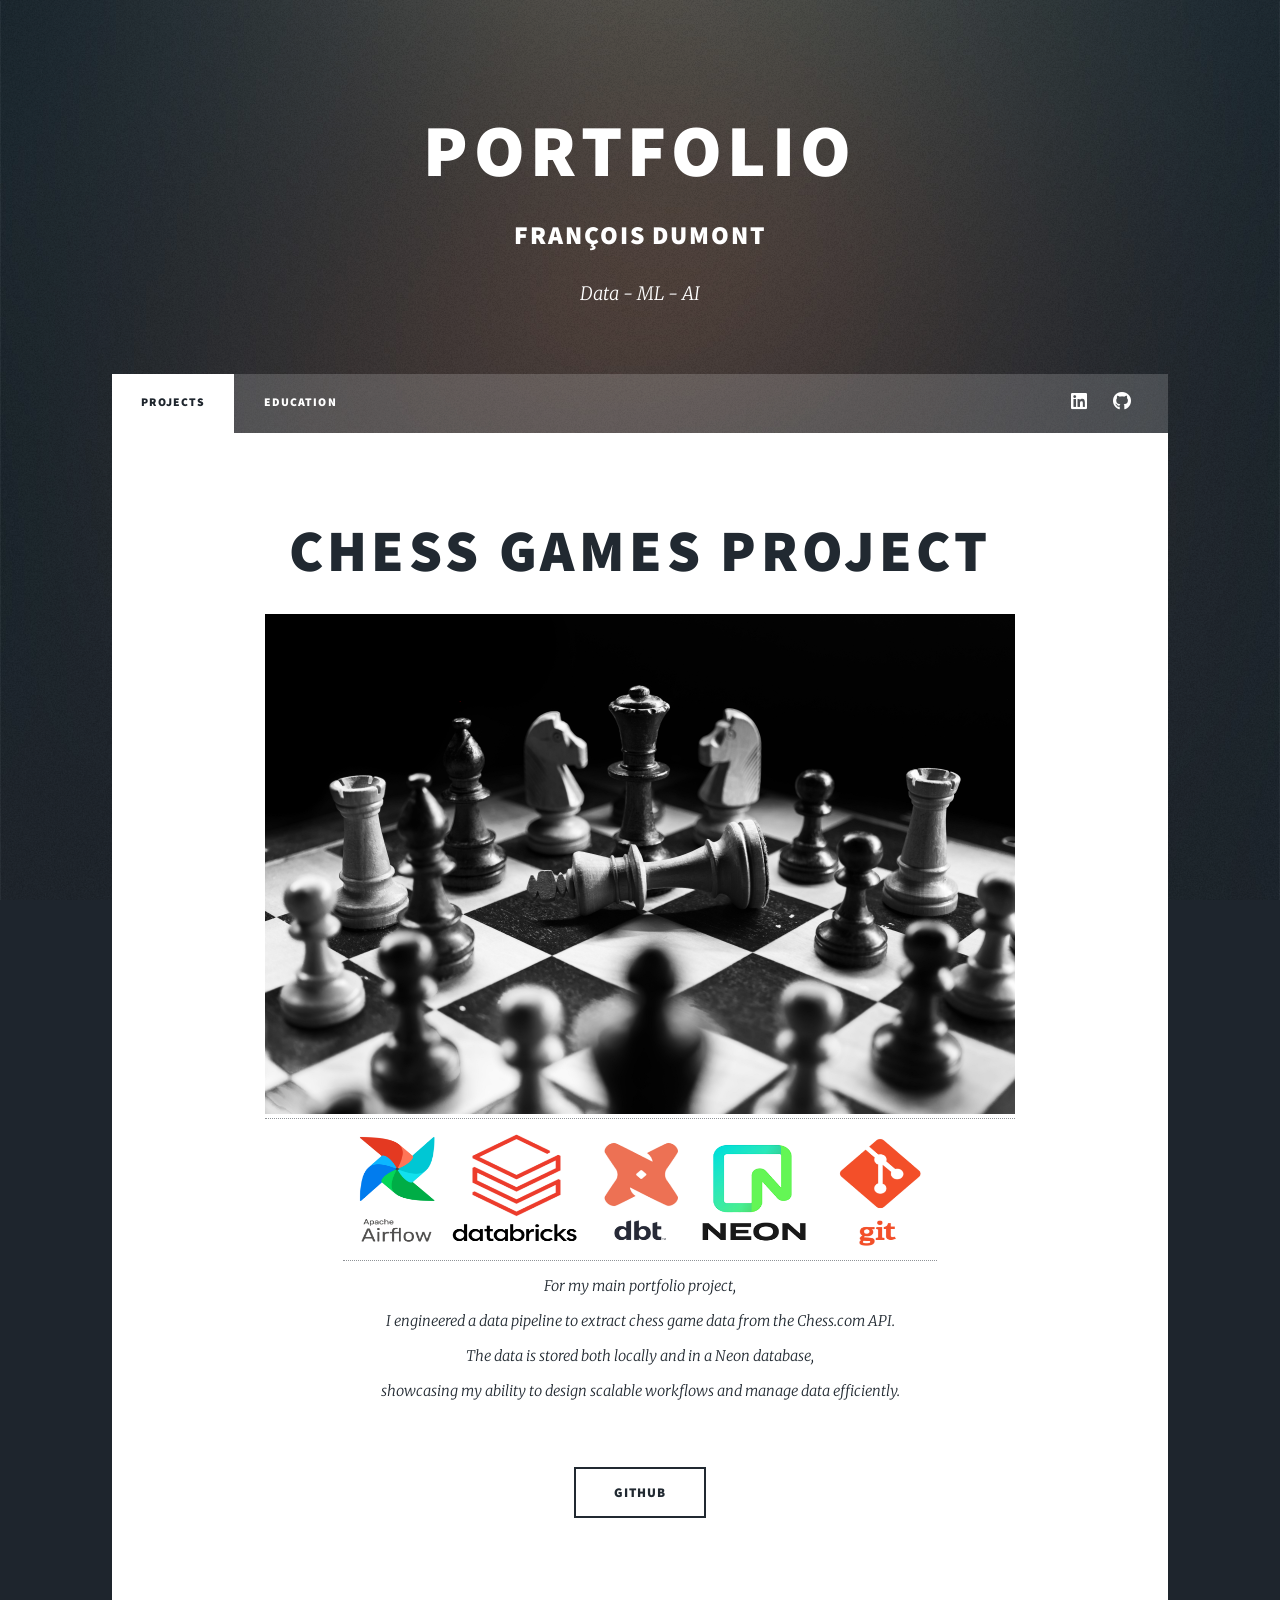
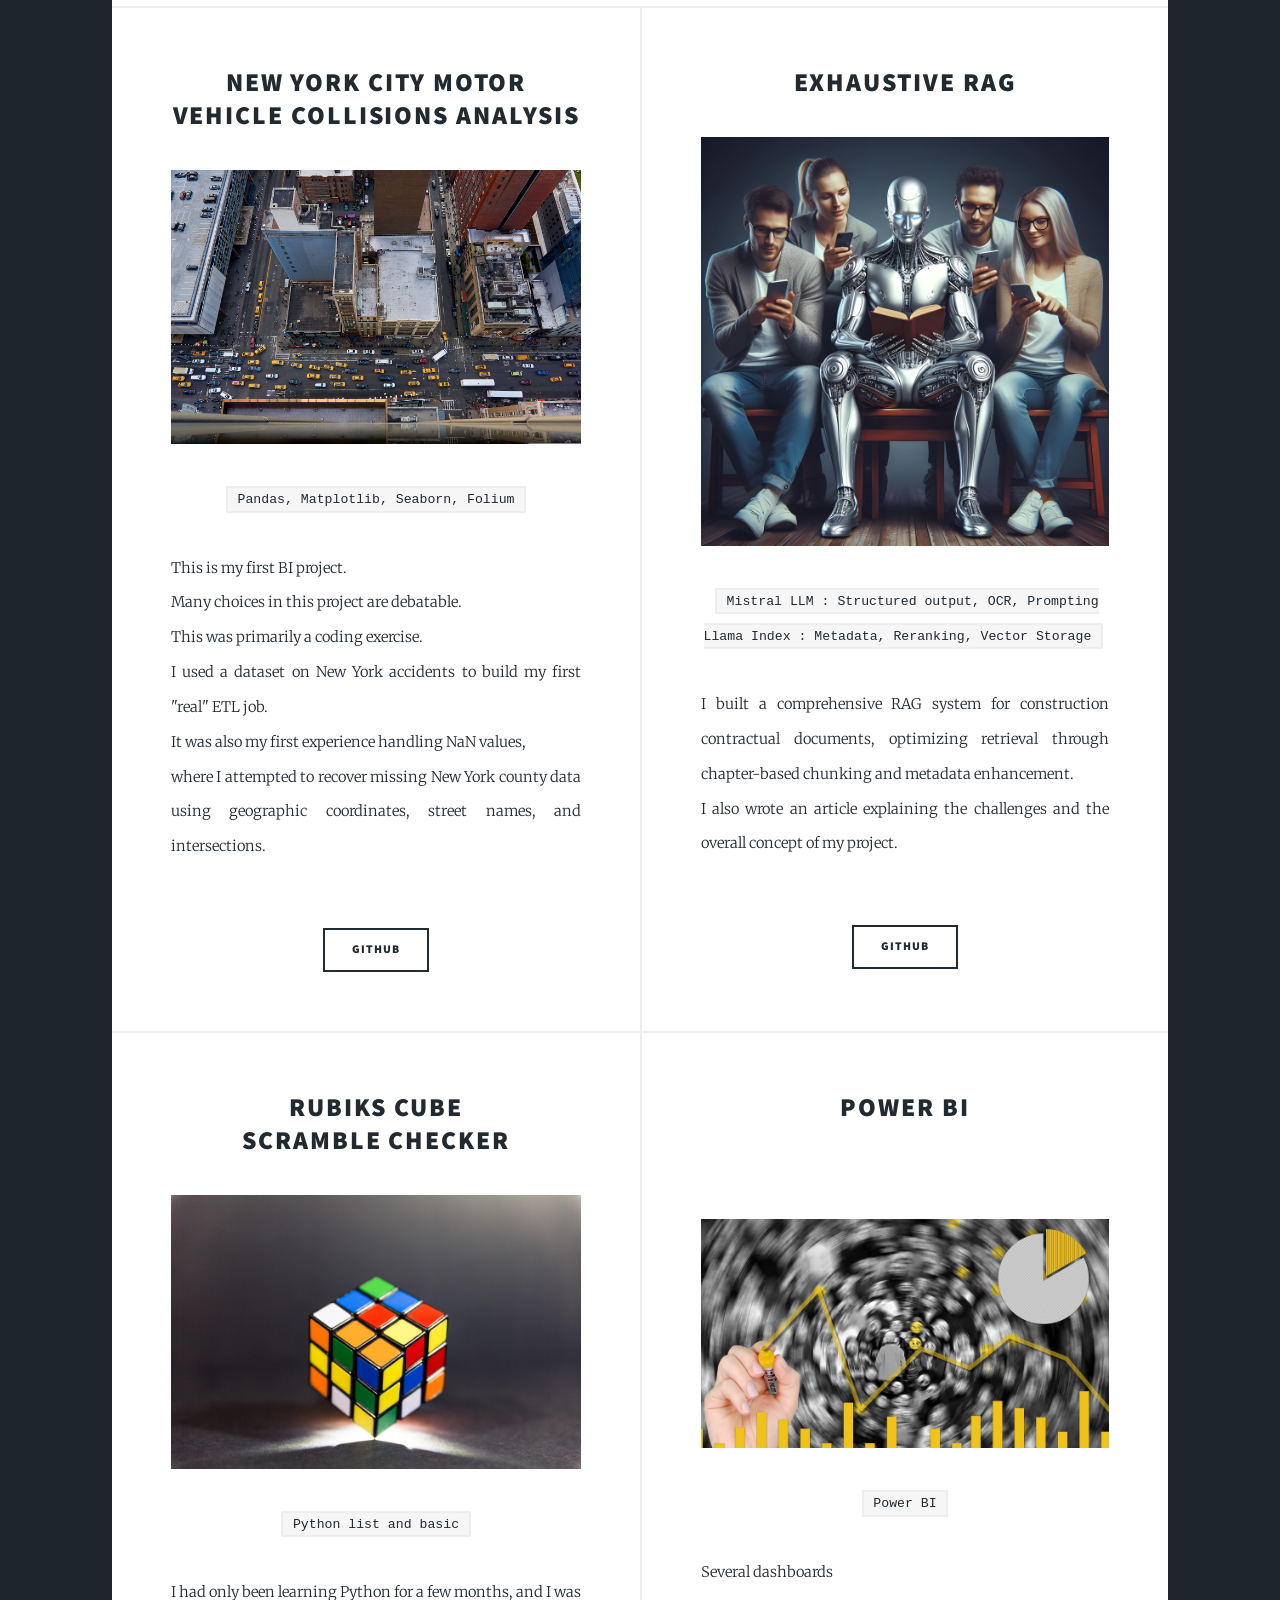
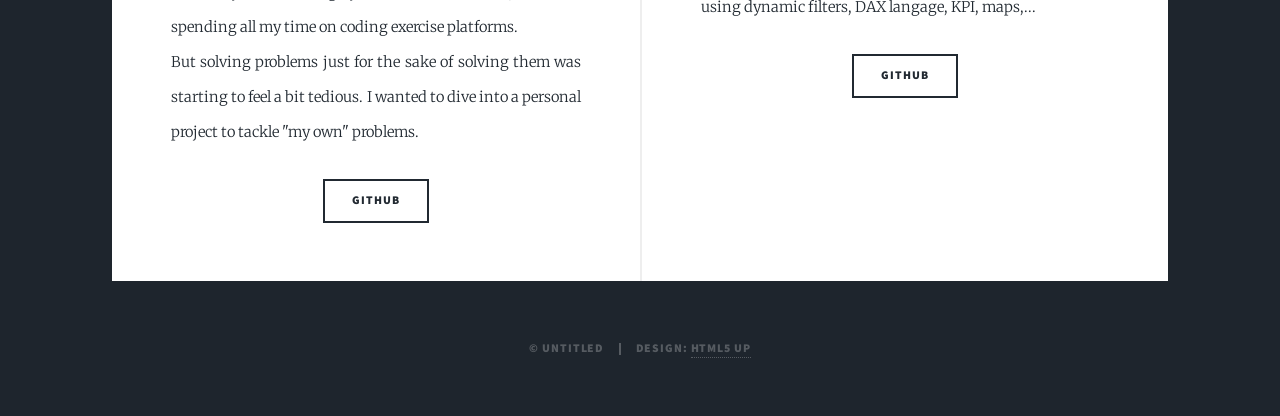
==== commit e5327ef2: "chess project added" ====
--- a/index.html
+++ b/index.html
@@ -23,7 +23,7 @@
 				<!-- Nav -->
 					<nav id="nav">
 						<ul class="links">
-							<li class="active"><a href="index.hmtl">Projects</a></li>
+							<li class="active"><a href="index.html">Projects</a></li>
 							<li><a href="formation.html">Education</a></li>
 						</ul>
 						<ul class="icons">
@@ -34,24 +34,27 @@
 
 				<!-- Main -->
 					<div id="main">
-							
+					
 						<!-- Featured Post -->
-						 <!--
 							<article class="post featured">
 								<header class="major">
-									<h2><a href="#">And this is a<br />
-									massive headline</a></h2>
-									<p>Aenean ornare velit lacus varius enim ullamcorper proin aliquam<br />
-									facilisis ante sed etiam magna interdum congue. Lorem ipsum dolor<br />
-									amet nullam sed etiam veroeros.</p>
+									<h2><a>Chess games project<br/></a></h2>
+									<a href="#" ><img src="images/chess_small.png" alt="" /></a>
+									<a><img src="images/skills_bar.png" width="594" height="129"/></a>
+									<br/>
+									<p>For my main portfolio project, 
+										<br/> I engineered a data pipeline to extract chess game data from the Chess.com API.
+										<br/> The data is stored both locally and in a Neon database, 
+										<br/> showcasing my ability to design scalable workflows and manage data efficiently.
+										
+									</p>
+									
 								</header>
-								<a href="#" class="image main"><img src="images/pic01.jpg" alt="" /></a>
+								
 								<ul class="actions special">
-									<li><a href="#" class="button large">Full Story</a></li>
+									<li><a href="https://github.com/FrancoisDumont30/chess_games_project" class="button large">GitHub</a></li>
 								</ul>
 							</article>
-
-						-->
 
 						<!-- Posts -->
 							<section class="posts">
@@ -60,9 +63,9 @@
 										<h2><a href="#">New York city Motor Vehicle Collisions Analysis<br /></a></h2>
 									</header>
 									<a href="#" class="image fit"><img src="images/ny.jpg" alt="" /></a>
+									<code>Pandas, Matplotlib, Seaborn, Folium </code><br/><br/>
 									<p>This is my first BI project. <br> Many choices in this project are debatable. <br> This was primarily a coding exercise. <br> I used a dataset on New York accidents to build my first "real" ETL job. <br> It was also my first experience handling NaN values, <br> where I attempted to recover missing New York county data using geographic coordinates, street names, and intersections.</p>
-									<code>Pandas, Matplotlib, Seaborn, Folium </code>
-									<br/><br/>
+																		<br/>
 									<ul class="actions special">
 										<li><a href="https://github.com/FrancoisDumont30/NY_Collision" class="button">Github</a></li>
 									</ul>
@@ -74,9 +77,11 @@
 										
 									</header>
 									<a href="#" class="image fit"><img src="images/robot_reading.jpg"  alt=""/></a>
+									<code>Mistral LLM : Structured output, OCR, Prompting
+										<br/>Llama Index : Metadata, Reranking, Vector Storage</code><br/><br/>
 									<p>I built a comprehensive RAG system for construction contractual documents, optimizing retrieval through chapter-based chunking and metadata enhancement. <br />I also wrote an article explaining the challenges and the overall concept of my project.</p>
-									<code>Mistral LLM : Structured output, OCR, Prompting<br/>Llama Index : Metadata, Reranking, Vector Storage</code>
-									<br/><br/>
+									
+									<br/>
 									<ul class="actions special">
 										<li><a href="#" class="button">Github</a></li>
 									</ul>
@@ -87,8 +92,9 @@
 										<h2><a href="#"></a>Rubiks cube <br/> scramble checker</h2>
 									</header>
 									<a href="#" class="image fit"><img src="images/cube.jpg" alt=""/> </a>
+									<code>Python list and basic</code><br /><br />
 									<p>I had only been learning Python for a few months, and I was spending all my time on coding exercise platforms. <br />But solving problems just for the sake of solving them was starting to feel a bit tedious. I wanted to dive into a personal project to tackle "my own" problems.</p>
-									<code>Python list and basic</code><br /><br />
+									
 									<ul class="actions special">
 										<li><a href="https://github.com/FrancoisDumont30/Rubiks_Cube_scramble_checker" class="button">Github</a></li>
 									</ul>
@@ -97,12 +103,14 @@
 								<article>
 									<header>
 										<h2><a href="#">Power BI</a></h2>
+									
 										<br />
 									</header>
 									<a href="#" class="image fit"><img src="images/BI.jpg" alt="" /></a>
+									<code>Power BI</code><br/><br/>
 									<p>Several dashboards <br />
 										using dynamic filters, DAX langage, KPI, maps,...</p>
-									<code>Power BI</code><br/><br/>
+									
 									<ul class="actions special">
 										<li><a href="https://github.com/FrancoisDumont30/Power_BI" class="button">Github</a></li>
 									</ul>
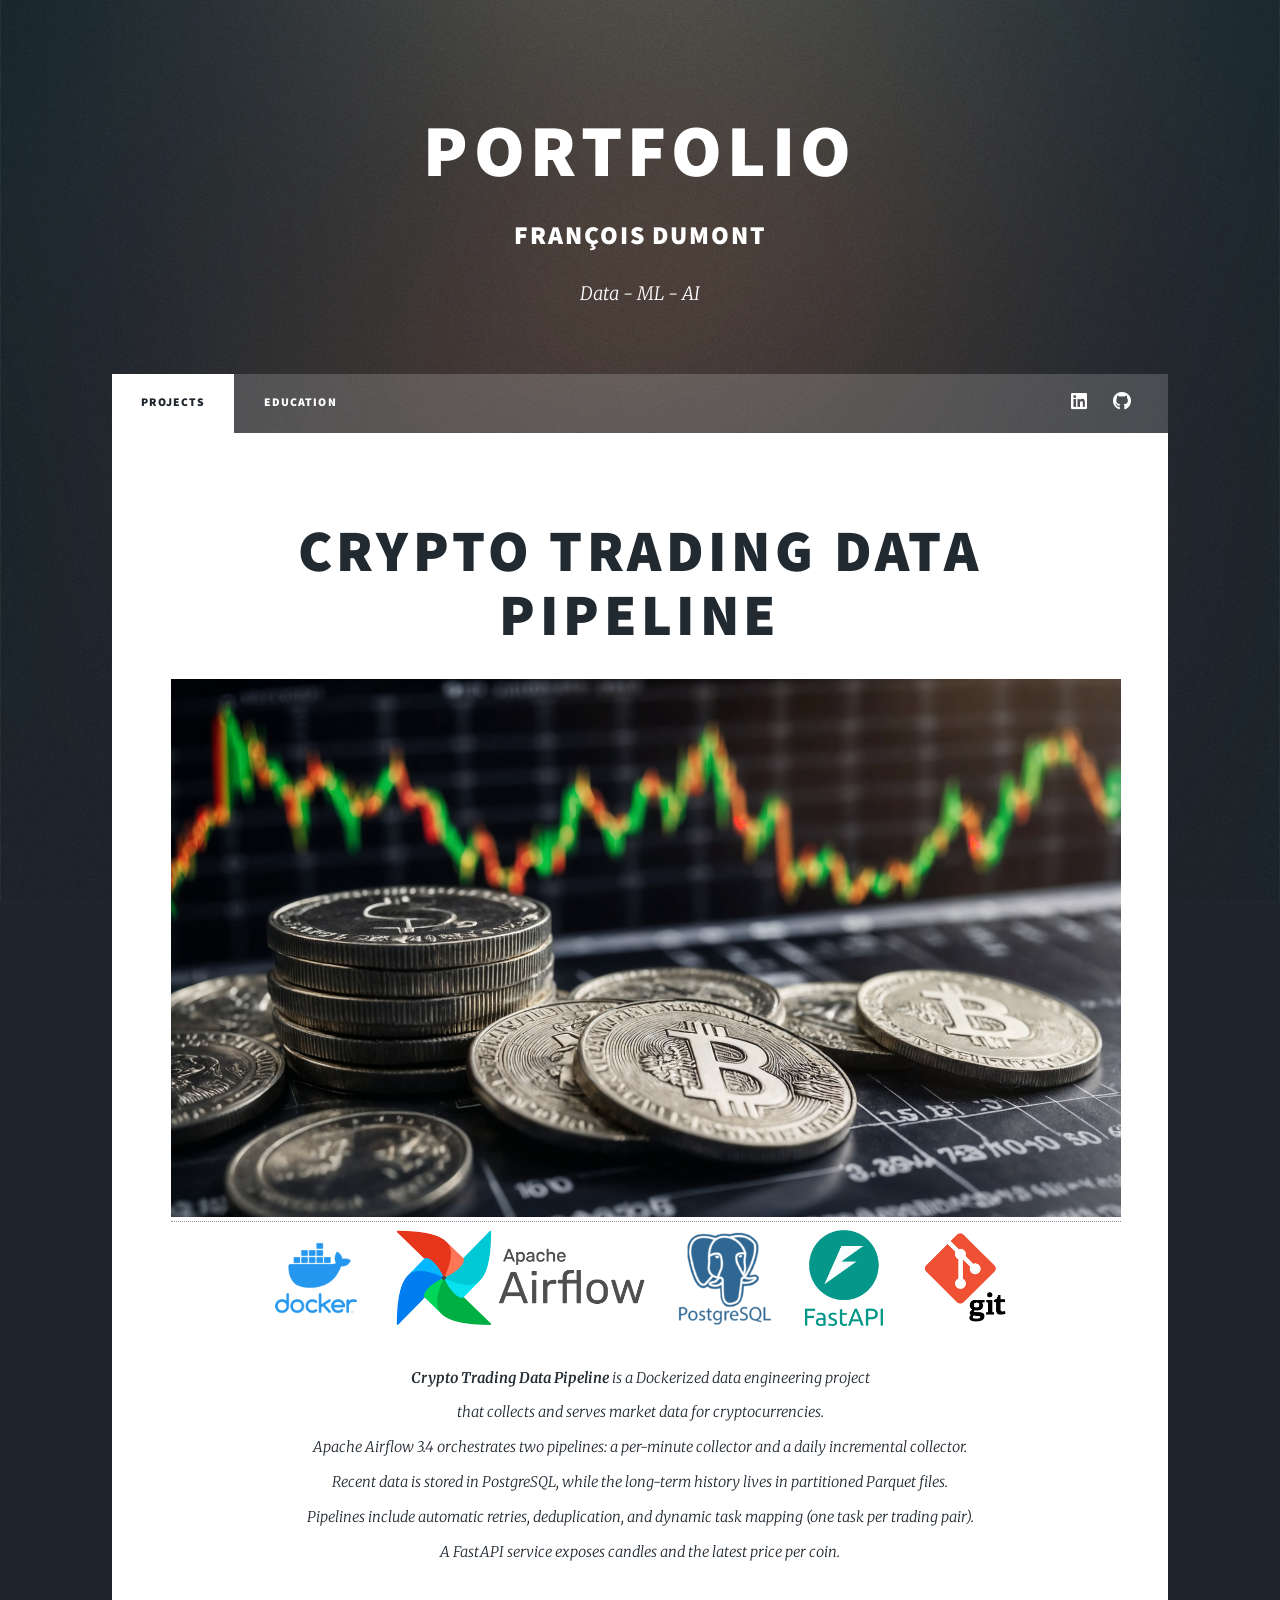
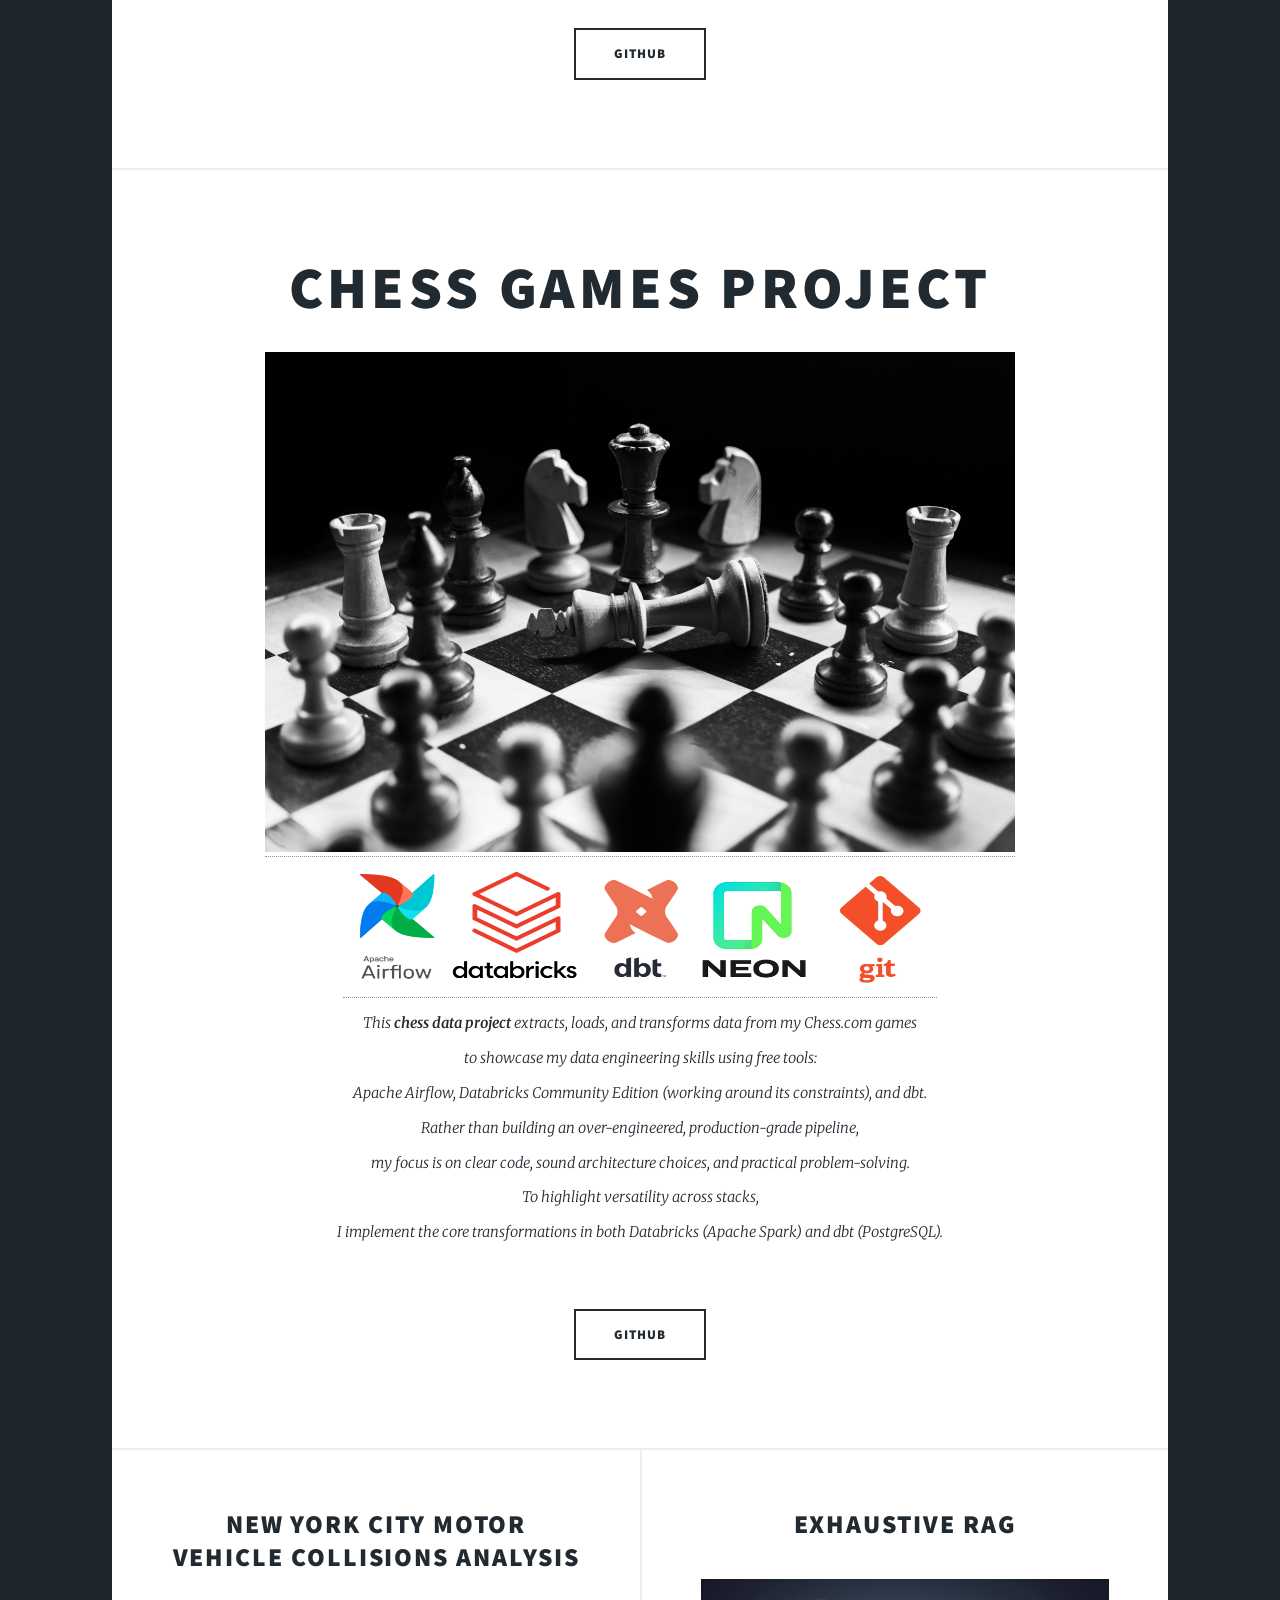
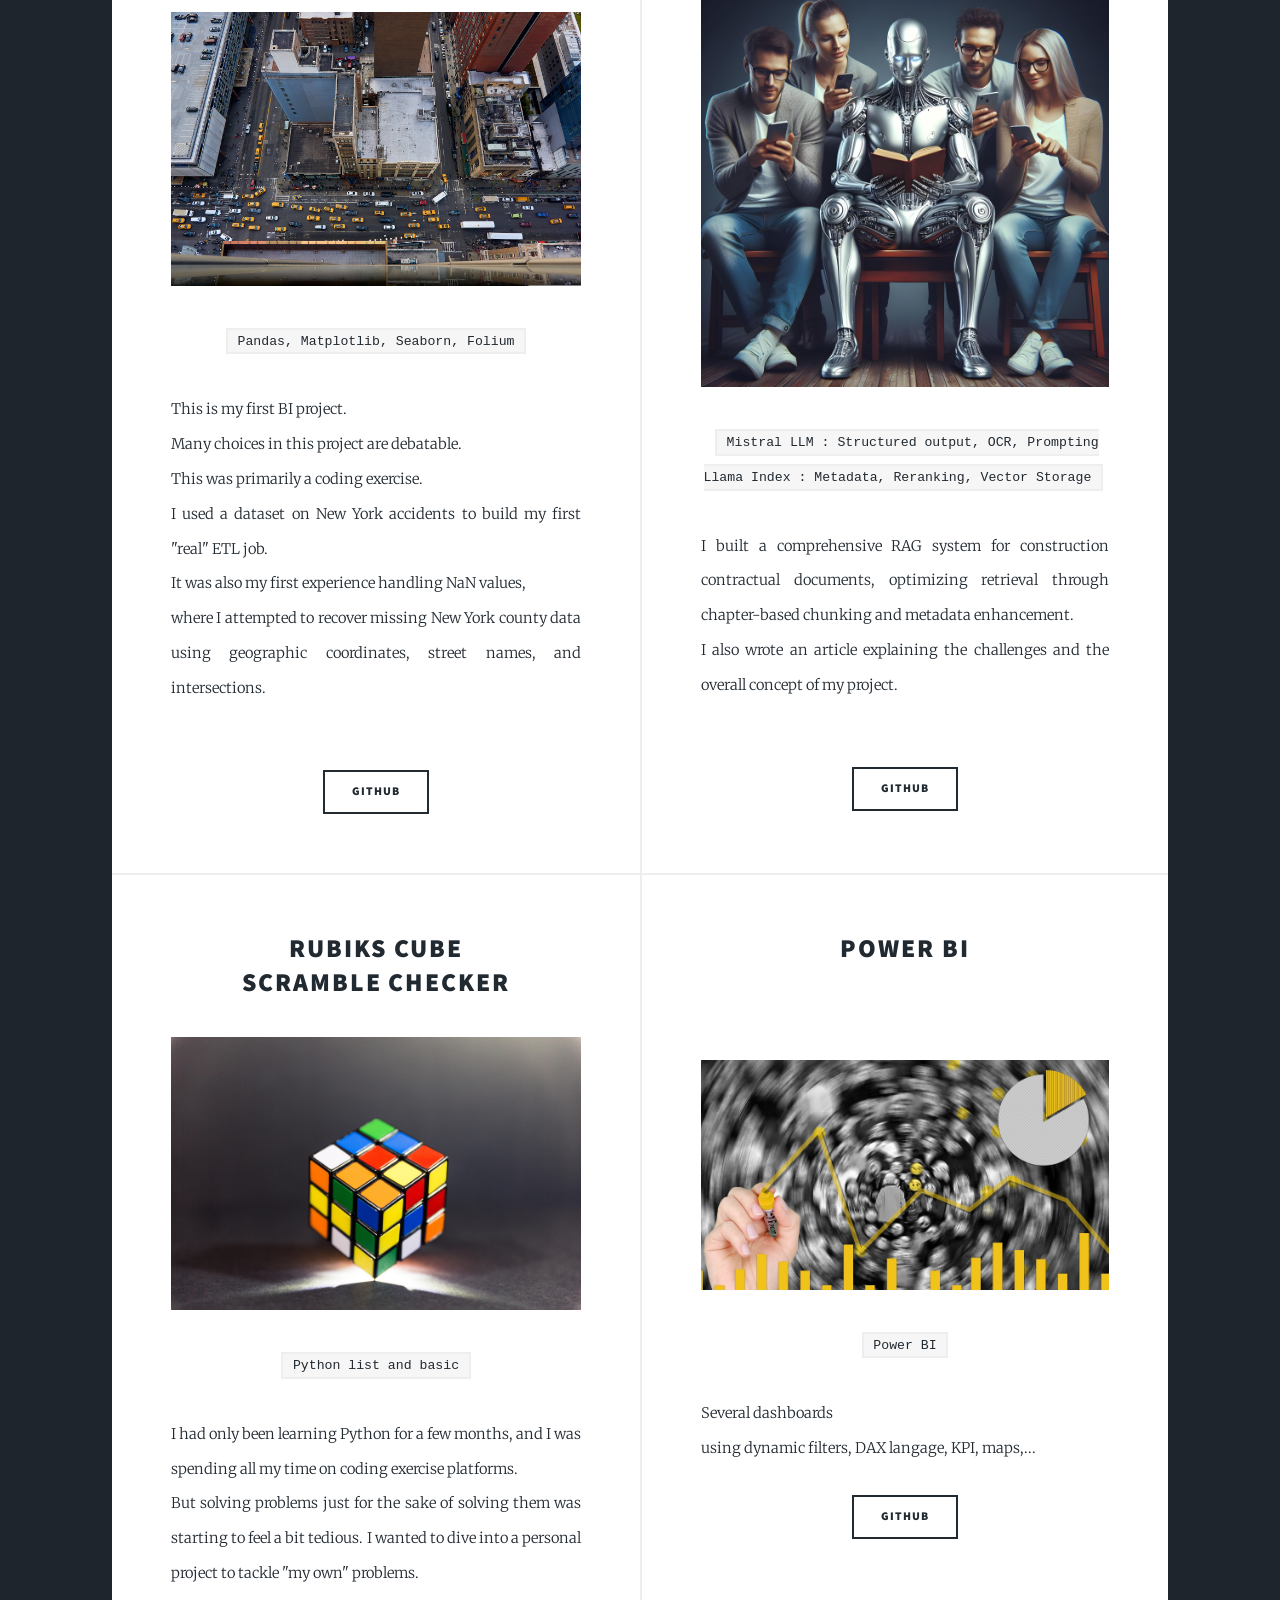
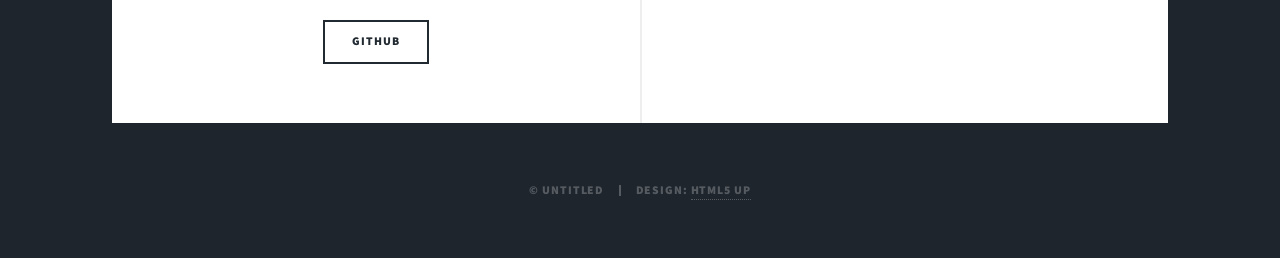
==== commit bae4e84b: "feat: add crypto project" ====
--- a/index.html
+++ b/index.html
@@ -14,118 +14,149 @@
 			<div id="wrapper" class="fade-in">
 
 				<!-- Intro -->
-					<div id="intro">
-						<h1>Portfolio</h1>
-						<h2>François Dumont</h2>
-						<p>Data - ML - AI</p>
-					</div>
+				<div id="intro">
+					<h1>Portfolio</h1>
+					<h2>François Dumont</h2>
+					<p>Data - ML - AI</p>
+				</div>
 
 				<!-- Nav -->
-					<nav id="nav">
-						<ul class="links">
-							<li class="active"><a href="index.html">Projects</a></li>
-							<li><a href="formation.html">Education</a></li>
-						</ul>
-						<ul class="icons">
-							<li><a href="https://www.linkedin.com/in/françoisdumont" class="icon brands fa-linkedin"><span class="label">Facebook</span></a></li>
-							<li><a href="https://github.com/FrancoisDumont30" class="icon brands fa-github"><span class="label">GitHub</span></a></li>
-						</ul>
-					</nav>
+				<nav id="nav">
+					<ul class="links">
+						<li class="active"><a href="index.html">Projects</a></li>
+						<li><a href="formation.html">Education</a></li>
+					</ul>
+					<ul class="icons">
+						<li><a href="https://www.linkedin.com/in/françoisdumont" class="icon brands fa-linkedin"><span class="label">Facebook</span></a></li>
+						<li><a href="https://github.com/FrancoisDumont30" class="icon brands fa-github"><span class="label">GitHub</span></a></li>
+					</ul>
+				</nav>
 
 				<!-- Main -->
-					<div id="main">
-					
-						<!-- Featured Post -->
-							<article class="post featured">
-								<header class="major">
-									<h2><a>Chess games project<br/></a></h2>
-									<a href="#" ><img src="images/chess_small.png" alt="" /></a>
-									<a><img src="images/skills_bar.png" width="594" height="129"/></a>
-									<br/>
-									<p>For my main portfolio project, 
-										<br/> I engineered a data pipeline to extract chess game data from the Chess.com API.
-										<br/> The data is stored both locally and in a Neon database, 
-										<br/> showcasing my ability to design scalable workflows and manage data efficiently.
-										
-									</p>
-									
-								</header>
-								
-								<ul class="actions special">
-									<li><a href="https://github.com/FrancoisDumont30/chess_games_project" class="button large">GitHub</a></li>
-								</ul>
-							</article>
+				<div id="main">
+					<!-- Featured Post -->
+					<article class="post featured">
+						<header class="major">
+							<h2><a>Crypto Trading Data Pipeline<br/></a></h2>
+							<a href="#" ><img src="images/crypto.png" alt="" /></a>
+							<div class="bandeau-logos">
+								<img src="images/logo/docker.png" alt="">
+								<img src="images/logo/AirflowLogo.png" alt="">
+								<img src="images/logo/postgresql.png" alt="">
+								<img src="images/logo/fastapi.png" alt="">
+								<img src="images/logo/git.png" alt="">
+							</div>
 
-						<!-- Posts -->
-							<section class="posts">
-								<article>
-									<header>
-										<h2><a href="#">New York city Motor Vehicle Collisions Analysis<br /></a></h2>
-									</header>
-									<a href="#" class="image fit"><img src="images/ny.jpg" alt="" /></a>
-									<code>Pandas, Matplotlib, Seaborn, Folium </code><br/><br/>
-									<p>This is my first BI project. <br> Many choices in this project are debatable. <br> This was primarily a coding exercise. <br> I used a dataset on New York accidents to build my first "real" ETL job. <br> It was also my first experience handling NaN values, <br> where I attempted to recover missing New York county data using geographic coordinates, street names, and intersections.</p>
-																		<br/>
-									<ul class="actions special">
-										<li><a href="https://github.com/FrancoisDumont30/NY_Collision" class="button">Github</a></li>
-									</ul>
-								</article>
-
-								<article>
-									<header>
-										<h2><a href="#">Exhaustive RAG<br /></a></h2>
-										
-									</header>
-									<a href="#" class="image fit"><img src="images/robot_reading.jpg"  alt=""/></a>
-									<code>Mistral LLM : Structured output, OCR, Prompting
-										<br/>Llama Index : Metadata, Reranking, Vector Storage</code><br/><br/>
-									<p>I built a comprehensive RAG system for construction contractual documents, optimizing retrieval through chapter-based chunking and metadata enhancement. <br />I also wrote an article explaining the challenges and the overall concept of my project.</p>
-									
-									<br/>
-									<ul class="actions special">
-										<li><a href="#" class="button">Github</a></li>
-									</ul>
-								</article>
-
-								<article>
-									<header>
-										<h2><a href="#"></a>Rubiks cube <br/> scramble checker</h2>
-									</header>
-									<a href="#" class="image fit"><img src="images/cube.jpg" alt=""/> </a>
-									<code>Python list and basic</code><br /><br />
-									<p>I had only been learning Python for a few months, and I was spending all my time on coding exercise platforms. <br />But solving problems just for the sake of solving them was starting to feel a bit tedious. I wanted to dive into a personal project to tackle "my own" problems.</p>
-									
-									<ul class="actions special">
-										<li><a href="https://github.com/FrancoisDumont30/Rubiks_Cube_scramble_checker" class="button">Github</a></li>
-									</ul>
-								</article>
-
-								<article>
-									<header>
-										<h2><a href="#">Power BI</a></h2>
-									
-										<br />
-									</header>
-									<a href="#" class="image fit"><img src="images/BI.jpg" alt="" /></a>
-									<code>Power BI</code><br/><br/>
-									<p>Several dashboards <br />
-										using dynamic filters, DAX langage, KPI, maps,...</p>
-									
-									<ul class="actions special">
-										<li><a href="https://github.com/FrancoisDumont30/Power_BI" class="button">Github</a></li>
-									</ul>
-								</article>
-
-							</section>
+							<!-- <a><img src="images/skills_bar.png" width="594" height="129"/></a> -->
+							<br/>
+							<p>
+							<b>Crypto Trading Data Pipeline </b> is a Dockerized data engineering project <br/> that collects and serves market data for cryptocurrencies. 
+							<br/>Apache Airflow 3.4 orchestrates two pipelines: 
+							a per-minute collector and a daily incremental collector.
+							<br/> Recent data is stored in PostgreSQL, while the long-term history lives in partitioned Parquet files. 
+							<br/>Pipelines include automatic retries, deduplication, and dynamic task mapping (one task per trading pair). 
+							<br/>A FastAPI service exposes candles and the latest price per coin.
+							</p>
+							
+						</header>
+						
+						<ul class="actions special">
+							<li><a href="https://github.com/FrancoisDumont30/crypto_data" class="button large">GitHub</a></li>
+						</ul>
+					</article>
 
 
-					</div>
+					<!-- Featured Post -->
+					<article class="post featured">
+						<header class="major">
+							<h2><a>Chess games project<br/></a></h2>
+							<a href="#" ><img src="images/chess_small.png" alt="" /></a>
+							<a><img src="images/skills_bar.png" width="594" height="129"/></a>
+							<br/>
+							<p> This <b>chess data project</b> extracts, loads, and transforms data from my Chess.com games 
+								<br/>to showcase my data engineering skills using free tools: 
+								<br/>Apache Airflow, Databricks Community Edition (working around its constraints), and dbt.
+								<br/>Rather than building an over-engineered, production-grade pipeline, <br/>my focus is on clear code, sound architecture choices, and practical problem-solving. 
+								<br/>To highlight versatility across stacks, <br/>I implement the core transformations in both Databricks (Apache Spark) and dbt (PostgreSQL).
+							</p>
+							
+						</header>
+						
+						<ul class="actions special">
+							<li><a href="https://github.com/FrancoisDumont30/chess_games_project" class="button large">GitHub</a></li>
+						</ul>
+					</article>
+
+					<!-- Posts -->
+					<section class="posts">
+						<article>
+							<header>
+								<h2><a href="#">New York city Motor Vehicle Collisions Analysis<br /></a></h2>
+							</header>
+							<a href="#" class="image fit"><img src="images/ny.jpg" alt="" /></a>
+							<code>Pandas, Matplotlib, Seaborn, Folium </code><br/><br/>
+							<p>This is my first BI project. <br> Many choices in this project are debatable. <br> This was primarily a coding exercise. <br> I used a dataset on New York accidents to build my first "real" ETL job. <br> It was also my first experience handling NaN values, <br> where I attempted to recover missing New York county data using geographic coordinates, street names, and intersections.</p>
+																<br/>
+							<ul class="actions special">
+								<li><a href="https://github.com/FrancoisDumont30/NY_Collision" class="button">Github</a></li>
+							</ul>
+						</article>
+
+						<article>
+							<header>
+								<h2><a href="#">Exhaustive RAG<br /></a></h2>
+								
+							</header>
+							<a href="#" class="image fit"><img src="images/robot_reading.jpg"  alt=""/></a>
+							<code>Mistral LLM : Structured output, OCR, Prompting
+								<br/>Llama Index : Metadata, Reranking, Vector Storage</code><br/><br/>
+							<p>I built a comprehensive RAG system for construction contractual documents, optimizing retrieval through chapter-based chunking and metadata enhancement. <br />I also wrote an article explaining the challenges and the overall concept of my project.</p>
+							
+							<br/>
+							<ul class="actions special">
+								<li><a href="#" class="button">Github</a></li>
+							</ul>
+						</article>
+
+						<article>
+							<header>
+								<h2><a href="#"></a>Rubiks cube <br/> scramble checker</h2>
+							</header>
+							<a href="#" class="image fit"><img src="images/cube.jpg" alt=""/> </a>
+							<code>Python list and basic</code><br /><br />
+							<p>I had only been learning Python for a few months, and I was spending all my time on coding exercise platforms. <br />But solving problems just for the sake of solving them was starting to feel a bit tedious. I wanted to dive into a personal project to tackle "my own" problems.</p>
+							
+							<ul class="actions special">
+								<li><a href="https://github.com/FrancoisDumont30/Rubiks_Cube_scramble_checker" class="button">Github</a></li>
+							</ul>
+						</article>
+
+						<article>
+							<header>
+								<h2><a href="#">Power BI</a></h2>
+							
+								<br />
+							</header>
+							<a href="#" class="image fit"><img src="images/BI.jpg" alt="" /></a>
+							<code>Power BI</code><br/><br/>
+							<p>Several dashboards <br />
+								using dynamic filters, DAX langage, KPI, maps,...</p>
+							
+							<ul class="actions special">
+								<li><a href="https://github.com/FrancoisDumont30/Power_BI" class="button">Github</a></li>
+							</ul>
+						</article>
+
+						</section>
+
+
+				</div>
 
 
 				<!-- Copyright -->
-					<div id="copyright">
-						<ul><li>&copy; Untitled</li><li>Design: <a href="https://html5up.net">HTML5 UP</a></li></ul>
-					</div>
+				<div id="copyright">
+					<ul><li>&copy; Untitled</li><li>Design: <a href="https://html5up.net">HTML5 UP</a></li></ul>
+				</div>
 
 			</div>
 
--- a/assets/css/main.css
+++ b/assets/css/main.css
@@ -6,6 +6,11 @@
 	html5up.net | @ajlkn
 	Free for personal and commercial use under the CCA 3.0 license (html5up.net/license)
 */
+
+
+
+
+
 
 html, body, div, span, applet, object,
 iframe, h1, h2, h3, h4, h5, h6, p, blockquote,
@@ -28,6 +33,23 @@
 article, aside, details, figcaption, figure,
 footer, header, hgroup, menu, nav, section {
 	display: block;}
+
+
+.bandeau-logos {
+  display: flex;
+  align-items: center;      /* Alignement vertical au centre */
+  justify-content: center;  /* Centrage horizontal (ou space-between) */
+  gap: 32px;                /* Espace entre les logos */
+  flex-wrap: nowrap;        /* Force une seule ligne */
+  overflow-x: auto;         /* Évite le débordement sur petit écran */
+}
+
+.bandeau-logos img {
+  height: 96px;             /* Même hauteur pour tous les logos */
+  width: auto;              /* Conserve les proportions */
+  flex-shrink: 0;           /* Empêche l'écrasement des images */
+}
+
 
 body {
 	line-height: 1;
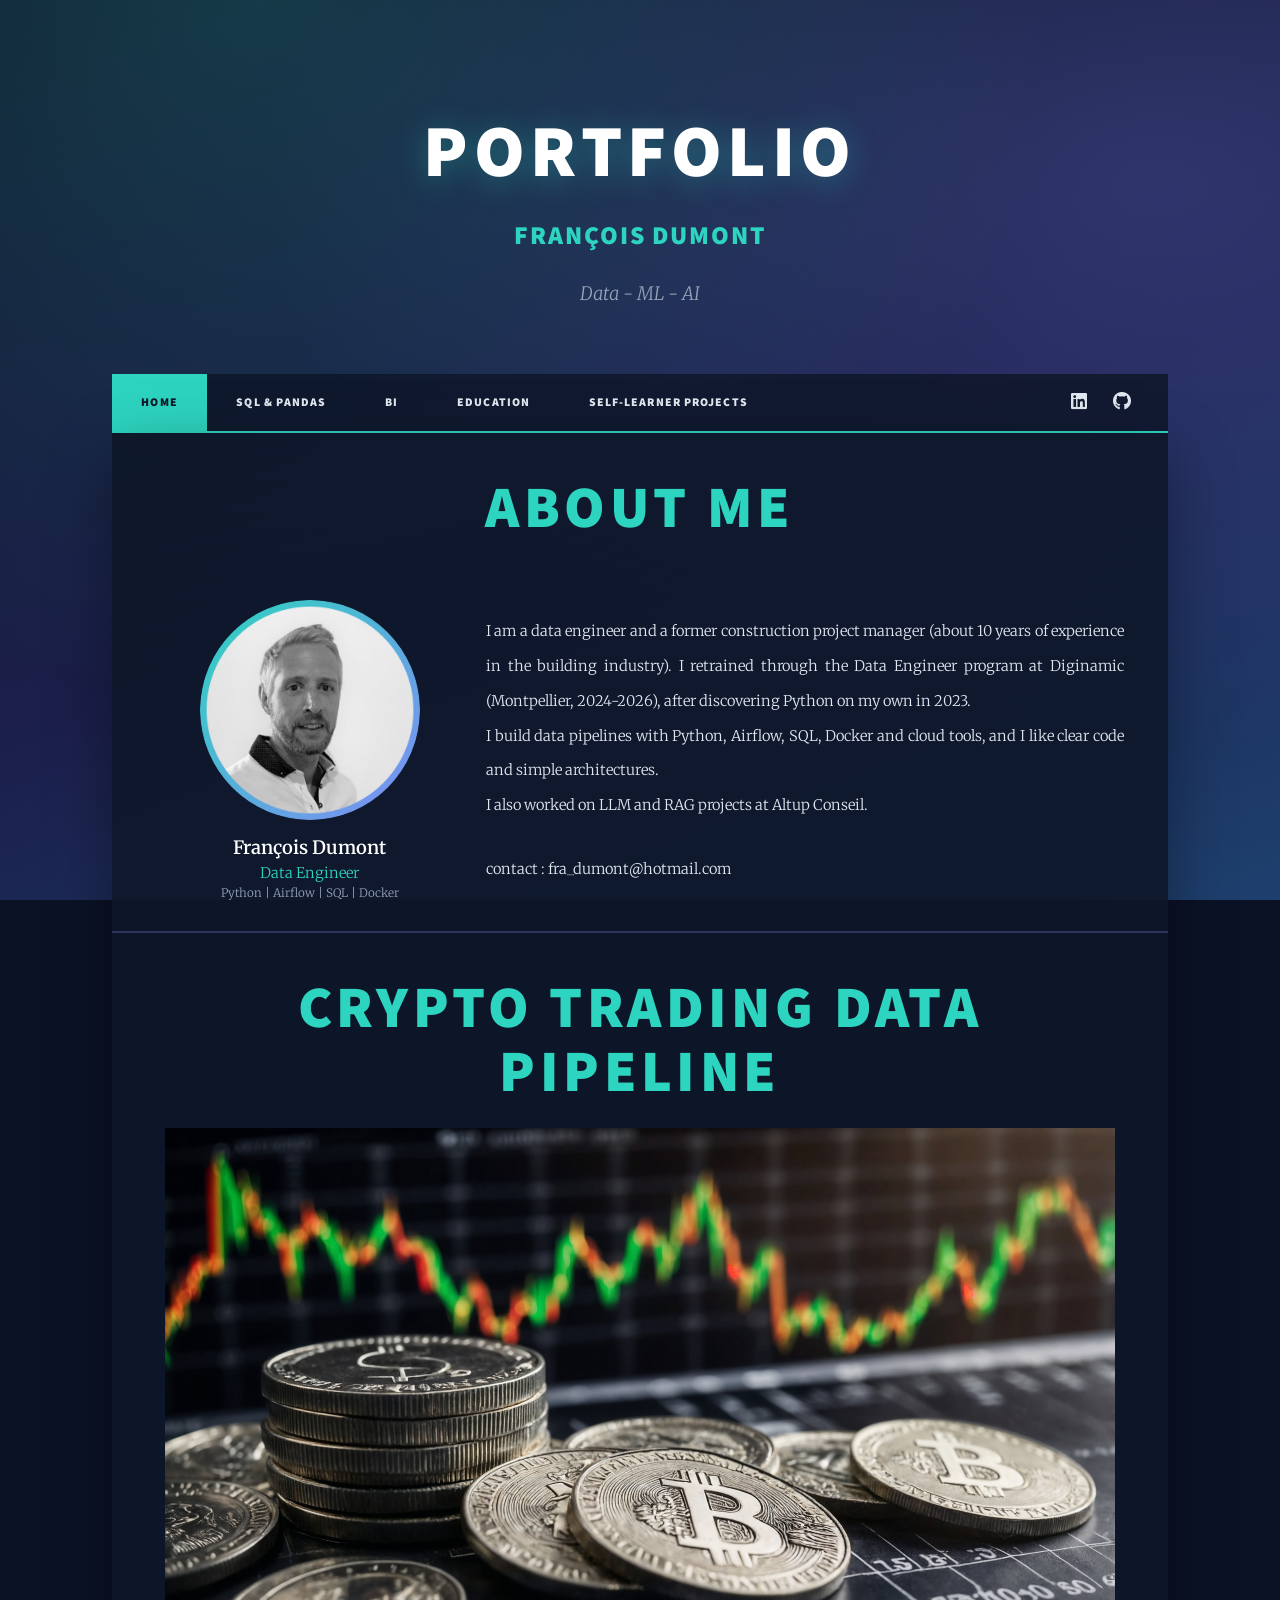
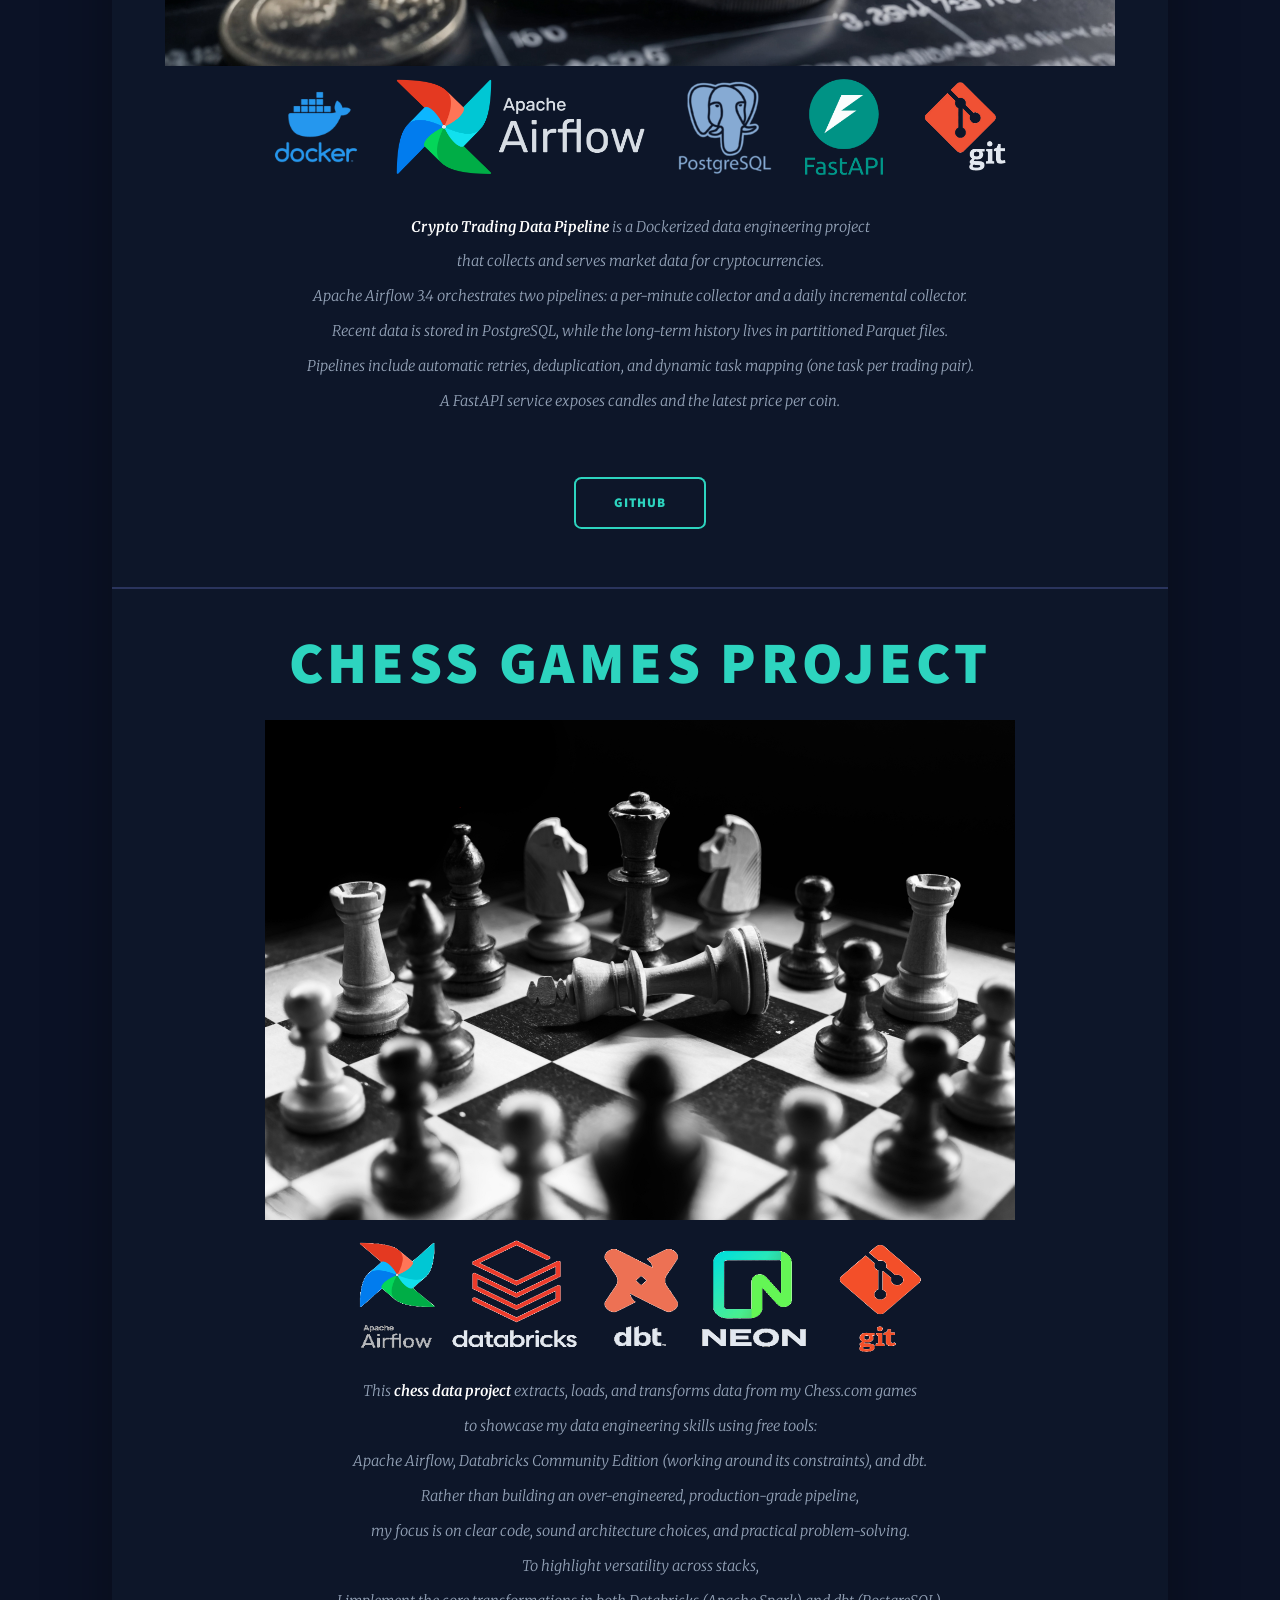
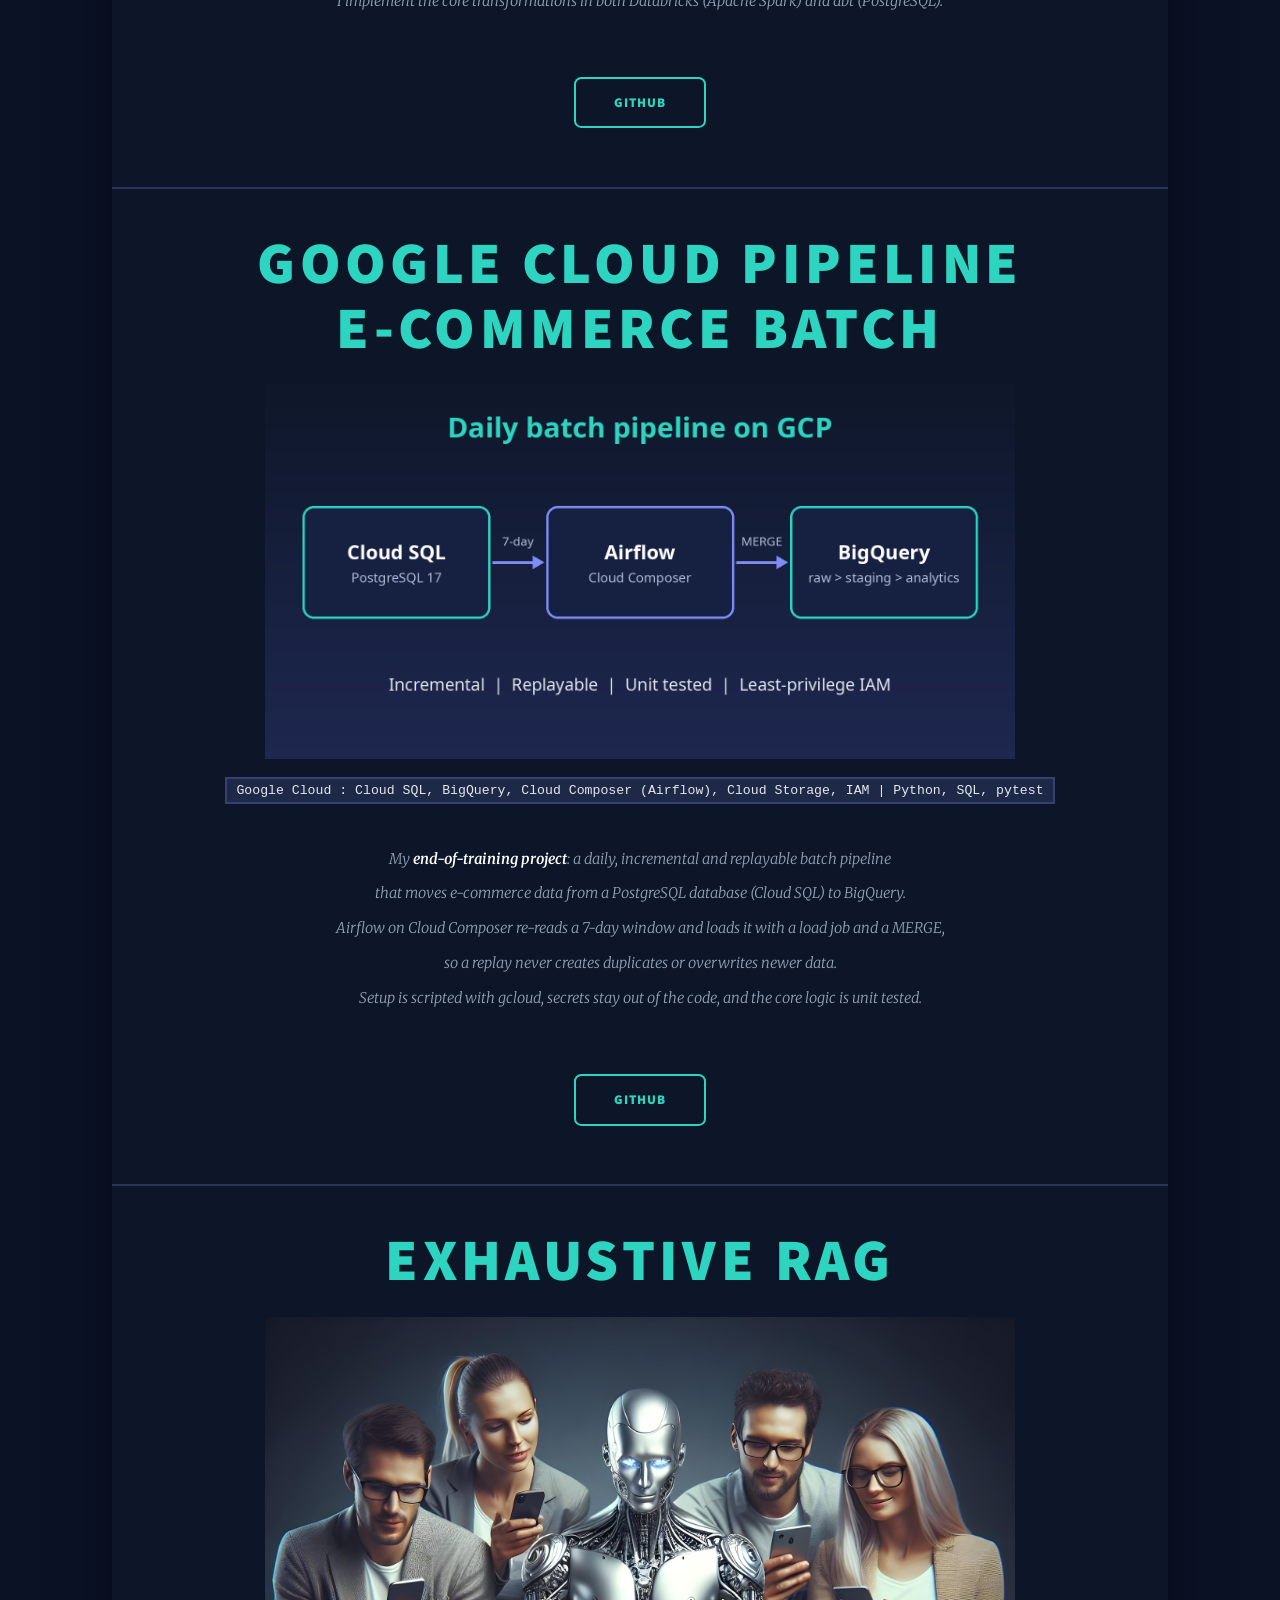
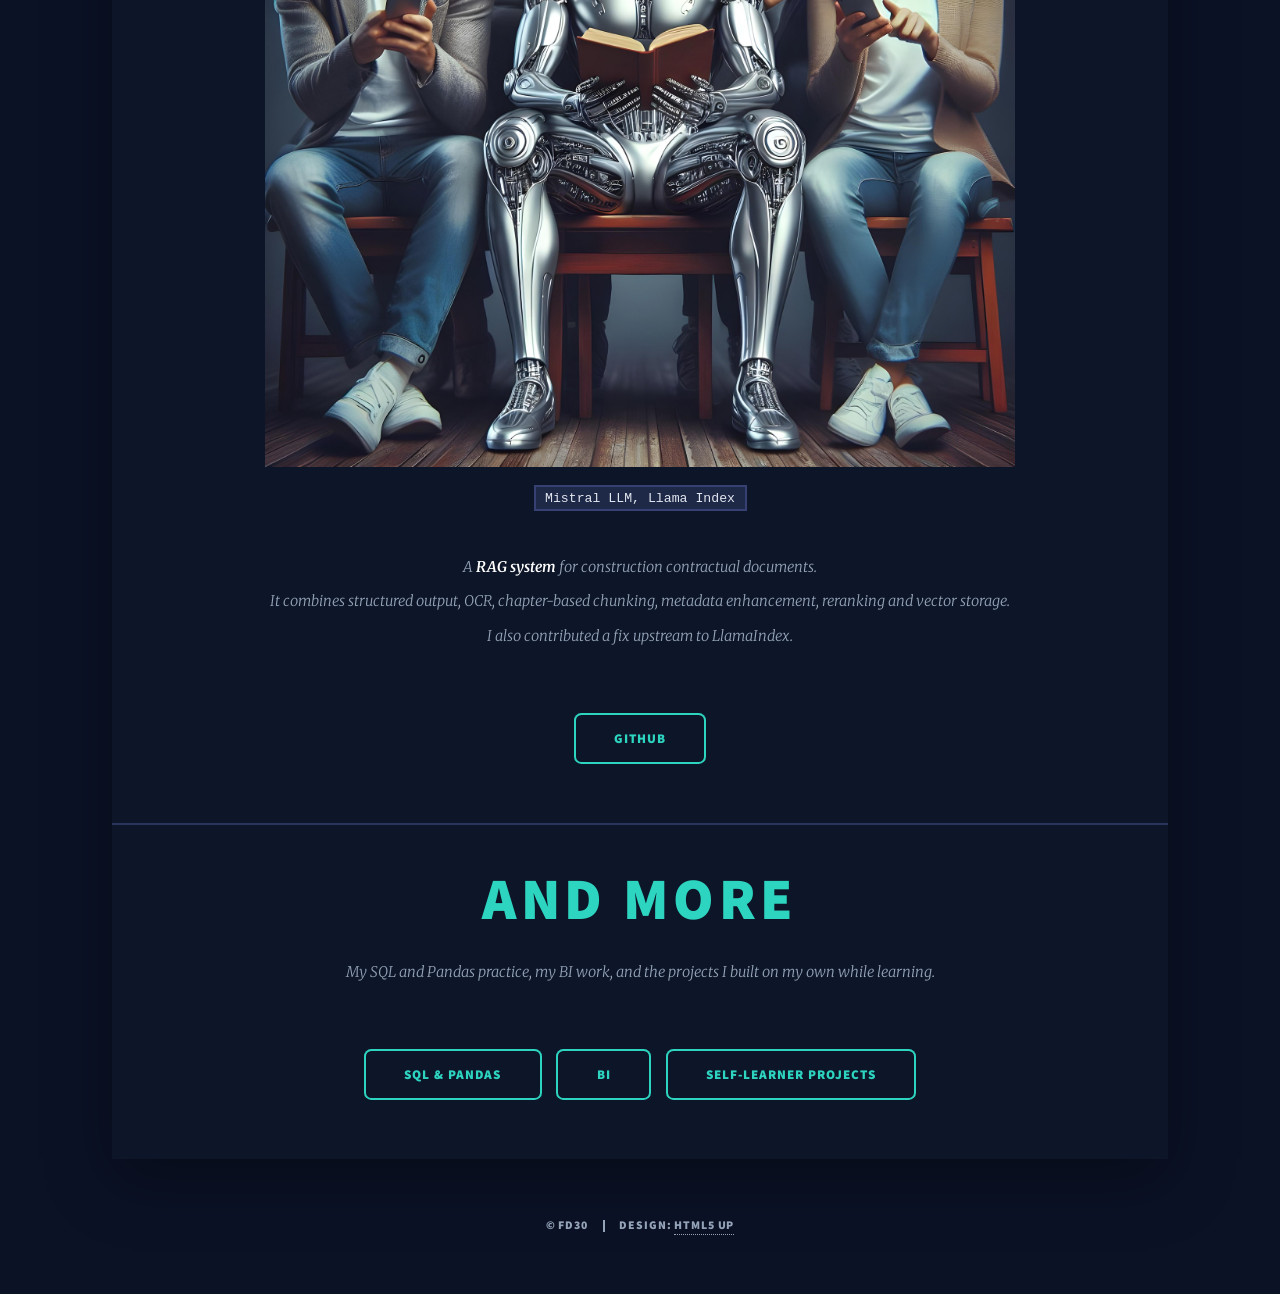
==== commit 038d092f: "feat(ui) new design" ====
--- a/index.html
+++ b/index.html
@@ -1,173 +1,186 @@
-<!DOCTYPE HTML>
-
-<html>
-	<head>
-		<title>François Dumont Portfolio</title>
-		<meta charset="utf-8" />
-		<meta name="viewport" content="width=device-width, initial-scale=1, user-scalable=no" />
-		<link rel="stylesheet" href="assets/css/main.css" />
-		<noscript><link rel="stylesheet" href="assets/css/noscript.css" /></noscript>
-	</head>
-	<body class="is-preload">
-
-		<!-- Wrapper -->
-			<div id="wrapper" class="fade-in">
-
-				<!-- Intro -->
-				<div id="intro">
-					<h1>Portfolio</h1>
-					<h2>François Dumont</h2>
-					<p>Data - ML - AI</p>
-				</div>
-
-				<!-- Nav -->
-				<nav id="nav">
-					<ul class="links">
-						<li class="active"><a href="index.html">Projects</a></li>
-						<li><a href="formation.html">Education</a></li>
-					</ul>
-					<ul class="icons">
-						<li><a href="https://www.linkedin.com/in/françoisdumont" class="icon brands fa-linkedin"><span class="label">Facebook</span></a></li>
-						<li><a href="https://github.com/FrancoisDumont30" class="icon brands fa-github"><span class="label">GitHub</span></a></li>
-					</ul>
-				</nav>
-
-				<!-- Main -->
-				<div id="main">
-					<!-- Featured Post -->
-					<article class="post featured">
-						<header class="major">
-							<h2><a>Crypto Trading Data Pipeline<br/></a></h2>
-							<a href="#" ><img src="images/crypto.png" alt="" /></a>
-							<div class="bandeau-logos">
-								<img src="images/logo/docker.png" alt="">
-								<img src="images/logo/AirflowLogo.png" alt="">
-								<img src="images/logo/postgresql.png" alt="">
-								<img src="images/logo/fastapi.png" alt="">
-								<img src="images/logo/git.png" alt="">
-							</div>
-
-							<!-- <a><img src="images/skills_bar.png" width="594" height="129"/></a> -->
-							<br/>
-							<p>
-							<b>Crypto Trading Data Pipeline </b> is a Dockerized data engineering project <br/> that collects and serves market data for cryptocurrencies. 
-							<br/>Apache Airflow 3.4 orchestrates two pipelines: 
-							a per-minute collector and a daily incremental collector.
-							<br/> Recent data is stored in PostgreSQL, while the long-term history lives in partitioned Parquet files. 
-							<br/>Pipelines include automatic retries, deduplication, and dynamic task mapping (one task per trading pair). 
-							<br/>A FastAPI service exposes candles and the latest price per coin.
-							</p>
-							
-						</header>
-						
-						<ul class="actions special">
-							<li><a href="https://github.com/FrancoisDumont30/crypto_data" class="button large">GitHub</a></li>
-						</ul>
-					</article>
-
-
-					<!-- Featured Post -->
-					<article class="post featured">
-						<header class="major">
-							<h2><a>Chess games project<br/></a></h2>
-							<a href="#" ><img src="images/chess_small.png" alt="" /></a>
-							<a><img src="images/skills_bar.png" width="594" height="129"/></a>
-							<br/>
-							<p> This <b>chess data project</b> extracts, loads, and transforms data from my Chess.com games 
-								<br/>to showcase my data engineering skills using free tools: 
-								<br/>Apache Airflow, Databricks Community Edition (working around its constraints), and dbt.
-								<br/>Rather than building an over-engineered, production-grade pipeline, <br/>my focus is on clear code, sound architecture choices, and practical problem-solving. 
-								<br/>To highlight versatility across stacks, <br/>I implement the core transformations in both Databricks (Apache Spark) and dbt (PostgreSQL).
-							</p>
-							
-						</header>
-						
-						<ul class="actions special">
-							<li><a href="https://github.com/FrancoisDumont30/chess_games_project" class="button large">GitHub</a></li>
-						</ul>
-					</article>
-
-					<!-- Posts -->
-					<section class="posts">
-						<article>
-							<header>
-								<h2><a href="#">New York city Motor Vehicle Collisions Analysis<br /></a></h2>
-							</header>
-							<a href="#" class="image fit"><img src="images/ny.jpg" alt="" /></a>
-							<code>Pandas, Matplotlib, Seaborn, Folium </code><br/><br/>
-							<p>This is my first BI project. <br> Many choices in this project are debatable. <br> This was primarily a coding exercise. <br> I used a dataset on New York accidents to build my first "real" ETL job. <br> It was also my first experience handling NaN values, <br> where I attempted to recover missing New York county data using geographic coordinates, street names, and intersections.</p>
-																<br/>
-							<ul class="actions special">
-								<li><a href="https://github.com/FrancoisDumont30/NY_Collision" class="button">Github</a></li>
-							</ul>
-						</article>
-
-						<article>
-							<header>
-								<h2><a href="#">Exhaustive RAG<br /></a></h2>
-								
-							</header>
-							<a href="#" class="image fit"><img src="images/robot_reading.jpg"  alt=""/></a>
-							<code>Mistral LLM : Structured output, OCR, Prompting
-								<br/>Llama Index : Metadata, Reranking, Vector Storage</code><br/><br/>
-							<p>I built a comprehensive RAG system for construction contractual documents, optimizing retrieval through chapter-based chunking and metadata enhancement. <br />I also wrote an article explaining the challenges and the overall concept of my project.</p>
-							
-							<br/>
-							<ul class="actions special">
-								<li><a href="#" class="button">Github</a></li>
-							</ul>
-						</article>
-
-						<article>
-							<header>
-								<h2><a href="#"></a>Rubiks cube <br/> scramble checker</h2>
-							</header>
-							<a href="#" class="image fit"><img src="images/cube.jpg" alt=""/> </a>
-							<code>Python list and basic</code><br /><br />
-							<p>I had only been learning Python for a few months, and I was spending all my time on coding exercise platforms. <br />But solving problems just for the sake of solving them was starting to feel a bit tedious. I wanted to dive into a personal project to tackle "my own" problems.</p>
-							
-							<ul class="actions special">
-								<li><a href="https://github.com/FrancoisDumont30/Rubiks_Cube_scramble_checker" class="button">Github</a></li>
-							</ul>
-						</article>
-
-						<article>
-							<header>
-								<h2><a href="#">Power BI</a></h2>
-							
-								<br />
-							</header>
-							<a href="#" class="image fit"><img src="images/BI.jpg" alt="" /></a>
-							<code>Power BI</code><br/><br/>
-							<p>Several dashboards <br />
-								using dynamic filters, DAX langage, KPI, maps,...</p>
-							
-							<ul class="actions special">
-								<li><a href="https://github.com/FrancoisDumont30/Power_BI" class="button">Github</a></li>
-							</ul>
-						</article>
-
-						</section>
-
-
-				</div>
-
-
-				<!-- Copyright -->
-				<div id="copyright">
-					<ul><li>&copy; Untitled</li><li>Design: <a href="https://html5up.net">HTML5 UP</a></li></ul>
-				</div>
-
-			</div>
-
-		<!-- Scripts -->
-			<script src="assets/js/jquery.min.js"></script>
-			<script src="assets/js/jquery.scrollex.min.js"></script>
-			<script src="assets/js/jquery.scrolly.min.js"></script>
-			<script src="assets/js/browser.min.js"></script>
-			<script src="assets/js/breakpoints.min.js"></script>
-			<script src="assets/js/util.js"></script>
-			<script src="assets/js/main.js"></script>
-
-	</body>
+<!DOCTYPE HTML>
+
+<html>
+	<head>
+		<title>François Dumont Portfolio</title>
+		<meta charset="utf-8" />
+		<meta name="viewport" content="width=device-width, initial-scale=1, user-scalable=no" />
+		<link rel="stylesheet" href="assets/css/main.css" />
+		<link rel="stylesheet" href="assets/css/theme-navy.css" />
+		<noscript><link rel="stylesheet" href="assets/css/noscript.css" /></noscript>
+	</head>
+	<body class="is-preload">
+
+		<!-- Wrapper -->
+			<div id="wrapper" class="fade-in">
+
+				<!-- Intro -->
+				<div id="intro">
+					<h1>Portfolio</h1>
+					<h2>François Dumont</h2>
+					<p>Data - ML - AI</p>
+				</div>
+
+				<!-- Nav -->
+				<nav id="nav">
+					<ul class="links">
+						<li class="active"><a href="index.html">Home</a></li>
+						<li><a href="skills.html">SQL &amp; Pandas</a></li>
+						<li><a href="bi.html">BI</a></li>
+						<li><a href="formation.html">Education</a></li>
+						<li><a href="projects.html">Self-learner projects</a></li>
+					</ul>
+					<ul class="icons">
+						<li><a href="https://www.linkedin.com/in/fran%C3%A7oisdumont" class="icon brands fa-linkedin"><span class="label">LinkedIn</span></a></li>
+						<li><a href="https://github.com/FrancoisDumont30" class="icon brands fa-github"><span class="label">GitHub</span></a></li>
+					</ul>
+				</nav>
+
+				<!-- Main -->
+				<div id="main">
+					<!-- About -->
+					<section class="post" id="about">
+						<header class="major">
+							<h2>About me</h2>
+						</header>
+							<div class="row gtr-uniform aln-middle">
+								<div class="col-4 col-12-small about-avatar">
+									<span class="image fit"><img src="images/avatar-ring.png" alt="Portrait of François Dumont" /></span>
+									<p class="avatar-name">François Dumont</p>
+									<p class="avatar-role">Data Engineer</p>
+									<p class="avatar-skills">Python | Airflow | SQL | Docker</p>
+								</div>
+
+							<div class="col-8 col-12-small">
+								<p>I am a data engineer and a former construction project manager (about 10 years of experience in the building industry). I retrained through the Data Engineer program at Diginamic (Montpellier, 2024-2026), after discovering Python on my own in 2023.
+								<br/>I build data pipelines with Python, Airflow, SQL, Docker and cloud tools, and I like clear code and simple architectures.
+								<br/>I also worked on LLM and RAG projects at Altup Conseil.</p>
+								<p> contact : fra_dumont@hotmail.com</p>
+							</div>
+					</section>
+
+					<!-- Featured Post -->
+					<article class="post featured">
+						<header class="major">
+							<h2>Crypto Trading Data Pipeline<br/></h2>
+							<img src="images/crypto.png" alt="" />
+							<div class="bandeau-logos">
+								<img src="images/logo/dark/docker.png" alt="">
+								<img src="images/logo/dark/AirflowLogo.png" alt="">
+								<img src="images/logo/dark/postgresql.png" alt="">
+								<img src="images/logo/dark/fastapi.png" alt="">
+								<img src="images/logo/dark/git.png" alt="">
+							</div>
+
+							<!-- <img src="images/logo/dark/skills_bar.png" width="594" height="129"/> -->
+							<br/>
+							<p>
+							<b>Crypto Trading Data Pipeline </b> is a Dockerized data engineering project <br/> that collects and serves market data for cryptocurrencies. 
+							<br/>Apache Airflow 3.4 orchestrates two pipelines: 
+							a per-minute collector and a daily incremental collector.
+							<br/> Recent data is stored in PostgreSQL, while the long-term history lives in partitioned Parquet files. 
+							<br/>Pipelines include automatic retries, deduplication, and dynamic task mapping (one task per trading pair). 
+							<br/>A FastAPI service exposes candles and the latest price per coin.
+							</p>
+							
+						</header>
+						
+						<ul class="actions special">
+							<li><a href="https://github.com/FrancoisDumont30/crypto_data" class="button large">GitHub</a></li>
+						</ul>
+					</article>
+
+
+					<!-- Featured Post -->
+					<article class="post featured">
+						<header class="major">
+							<h2>Chess games project<br/></h2>
+							<img src="images/chess_small.png" alt="" />
+							<img src="images/logo/dark/skills_bar.png" width="594" height="129"/>
+							<br/>
+							<p> This <b>chess data project</b> extracts, loads, and transforms data from my Chess.com games 
+								<br/>to showcase my data engineering skills using free tools: 
+								<br/>Apache Airflow, Databricks Community Edition (working around its constraints), and dbt.
+								<br/>Rather than building an over-engineered, production-grade pipeline, <br/>my focus is on clear code, sound architecture choices, and practical problem-solving. 
+								<br/>To highlight versatility across stacks, <br/>I implement the core transformations in both Databricks (Apache Spark) and dbt (PostgreSQL).
+							</p>
+							
+						</header>
+						
+						<ul class="actions special">
+							<li><a href="https://github.com/FrancoisDumont30/chess_games_project" class="button large">GitHub</a></li>
+						</ul>
+					</article>
+
+					<!-- Featured Post -->
+					<article class="post featured">
+						<header class="major">
+							<h2>Google Cloud pipeline<br/>E-commerce batch</h2>
+							<img src="images/gcp_pipeline.png" width="750" style="max-width:100%;height:auto" alt="Architecture: Cloud SQL to Airflow (Cloud Composer) to BigQuery" />
+							<br/>
+							<code>Google Cloud : Cloud SQL, BigQuery, Cloud Composer (Airflow), Cloud Storage, IAM | Python, SQL, pytest</code>
+							<br/><br/>
+							<p> My <b>end-of-training project</b>: a daily, incremental and replayable batch pipeline
+								<br/>that moves e-commerce data from a PostgreSQL database (Cloud SQL) to BigQuery.
+								<br/>Airflow on Cloud Composer re-reads a 7-day window and loads it with a load job and a MERGE,
+								<br/>so a replay never creates duplicates or overwrites newer data.
+								<br/>Setup is scripted with gcloud, secrets stay out of the code, and the core logic is unit tested.
+							</p>
+						</header>
+						<ul class="actions special">
+							<li><a href="https://github.com/FrancoisDumont30/gcp" class="button large">GitHub</a></li>
+						</ul>
+					</article>
+
+					<!-- Featured Post -->
+					<article class="post featured">
+						<header class="major">
+							<h2>Exhaustive RAG<br/></h2>
+							<img src="images/robot_reading.jpg" width="750" style="max-width:100%;height:auto" alt="Robot reading a book" />
+							<br/>
+							<code>Mistral LLM, Llama Index</code>
+							<br/><br/>
+							<p>A <b>RAG system</b> for construction contractual documents.
+								<br/>It combines structured output, OCR, chapter-based chunking, metadata enhancement, reranking and vector storage.
+								<br/>I also contributed a fix upstream to LlamaIndex.
+							</p>
+						</header>
+						<ul class="actions special">
+							<li><a href="https://github.com/FrancoisDumont30/exhaustive_RAG" class="button large">GitHub</a></li>
+						</ul>
+					</article>
+
+					<!-- More -->
+					<section class="post" id="more">
+						<header class="major">
+							<h2>And more</h2>
+							<p>My SQL and Pandas practice, my BI work, and the projects I built on my own while learning.</p>
+						</header>
+						<ul class="actions special">
+							<li><a href="skills.html" class="button large">SQL &amp; Pandas</a></li>
+							<li><a href="bi.html" class="button large">BI</a></li>
+							<li><a href="projects.html" class="button large">Self-learner projects</a></li>
+						</ul>
+					</section>
+
+				</div>
+
+
+				<!-- Copyright -->
+				<div id="copyright">
+					<ul><li>&copy; FD30</li><li>Design: <a href="https://html5up.net">HTML5 UP</a></li></ul>
+				</div>
+
+			</div>
+
+		<!-- Scripts -->
+			<script src="assets/js/jquery.min.js"></script>
+			<script src="assets/js/jquery.scrollex.min.js"></script>
+			<script src="assets/js/jquery.scrolly.min.js"></script>
+			<script src="assets/js/browser.min.js"></script>
+			<script src="assets/js/breakpoints.min.js"></script>
+			<script src="assets/js/util.js"></script>
+			<script src="assets/js/main.js"></script>
+
+	</body>
 </html>
--- a/assets/css/theme-navy.css
+++ b/assets/css/theme-navy.css
@@ -0,0 +1,351 @@
+/* Navy / teal / periwinkle theme, based on the profile card colors.
+   Loaded after main.css: it only overrides colors, no layout change. */
+
+:root {
+	--navy-900: #0b1226;
+	--navy-800: #0f172a;
+	--navy-700: #162040;
+	--navy-600: #1e406e;
+	--teal: #2dd4bf;
+	--periwinkle: #818cf8;
+	--text: #e2e8f0;
+	--muted: #94a3b8;
+	--line: rgba(129, 140, 248, 0.25);
+}
+
+body {
+	background-color: var(--navy-900);
+	color: var(--text);
+}
+
+/* Page background: the card gradient instead of the grey-brown photo */
+#wrapper > .bg,
+#wrapper > .bg.fixed {
+	background-image:
+		radial-gradient(ellipse at 20% 0%, rgba(45, 212, 191, 0.18), rgba(45, 212, 191, 0) 55%),
+		radial-gradient(ellipse at 90% 20%, rgba(129, 140, 248, 0.22), rgba(129, 140, 248, 0) 55%),
+		linear-gradient(160deg, var(--navy-800) 0%, #1b1f4b 55%, var(--navy-600) 100%) !important;
+	background-color: var(--navy-800) !important;
+}
+
+/* Text */
+body, input, select, textarea {
+	color: var(--text);
+}
+
+h1, h2, h3, h4, h5, h6 {
+	color: #ffffff;
+}
+
+strong, b {
+	color: #ffffff;
+}
+
+a {
+	color: var(--teal);
+	border-bottom-color: rgba(45, 212, 191, 0.45);
+}
+
+a:hover {
+	color: var(--periwinkle) !important;
+	border-bottom-color: transparent;
+}
+
+/* Intro (title) */
+#intro h1 {
+	color: #ffffff;
+	text-shadow: 0 4px 30px rgba(45, 212, 191, 0.35);
+}
+
+#intro h2 {
+	color: var(--teal);
+}
+
+#intro p {
+	color: var(--muted);
+}
+
+/* Navigation bar */
+#nav {
+	background-color: rgba(15, 23, 42, 0.85);
+	border-bottom: solid 2px var(--teal);
+}
+
+#nav ul.links li a {
+	color: var(--text);
+}
+
+#nav ul.links li a:hover {
+	background-color: rgba(45, 212, 191, 0.12);
+	color: var(--teal) !important;
+}
+
+#nav ul.links li.active {
+	background-color: var(--teal);
+}
+
+#nav ul.links li.active a {
+	color: var(--navy-800);
+}
+
+#nav ul.links li.active a:hover {
+	color: var(--navy-800) !important;
+}
+
+#nav ul.icons li a {
+	color: var(--text);
+}
+
+/* Main panel: dark navy instead of white */
+#main {
+	background-color: rgba(15, 23, 42, 0.92);
+	box-shadow: 0 20px 60px rgba(0, 0, 0, 0.35);
+}
+
+#main > * {
+	border-top: solid 2px var(--line);
+}
+
+#main > :first-child {
+	border-top: 0;
+}
+
+/* Project cards */
+#main > .posts > article {
+	border-color: var(--line);
+}
+
+#main > .posts > article:before,
+#main > .posts > article:after {
+	background-color: var(--line);
+}
+
+#main > .posts > article {
+	background-color: rgba(30, 64, 110, 0.22);
+	border-radius: 0.75rem;
+}
+
+.image,
+.image img {
+	border-radius: 0.5rem;
+}
+
+/* Buttons: teal outline, filled on hover */
+input[type="submit"],
+input[type="reset"],
+input[type="button"],
+button,
+.button {
+	box-shadow: inset 0 0 0 2px var(--teal);
+	color: var(--teal) !important;
+	border-radius: 0.5rem;
+}
+
+input[type="submit"]:hover,
+input[type="reset"]:hover,
+input[type="button"]:hover,
+button:hover,
+.button:hover {
+	background-color: var(--teal);
+	box-shadow: inset 0 0 0 2px var(--teal);
+	color: var(--navy-800) !important;
+}
+
+/* Lines, tables, code, quotes */
+hr {
+	border-bottom-color: var(--line);
+}
+
+table tbody tr {
+	border-color: var(--line);
+}
+
+table tbody tr:nth-child(2n + 1) {
+	background-color: rgba(129, 140, 248, 0.08);
+}
+
+table thead,
+table tfoot {
+	border-color: var(--line);
+}
+
+blockquote {
+	border-left-color: var(--teal);
+}
+
+code {
+	background: rgba(129, 140, 248, 0.15);
+	border-color: var(--line);
+	color: var(--text);
+}
+
+/* Footer and mobile menu */
+#footer,
+#copyright {
+	background-color: transparent;
+	color: var(--muted);
+}
+
+#titleBar,
+#navPanel {
+	background-color: var(--navy-800);
+	color: var(--text);
+}
+
+
+/* About avatar: round portrait with text below */
+.about-avatar {
+	text-align: center;
+}
+
+.about-avatar .image,
+.about-avatar .image img {
+	border-radius: 50%;
+}
+
+.about-avatar .image {
+	max-width: 15rem;
+	margin: 0 auto 1rem auto;
+	display: block;
+}
+
+.about-avatar p {
+	margin: 0;
+	text-align: center;
+	line-height: 1.5;
+}
+
+.about-avatar .avatar-name {
+	color: #ffffff;
+	font-size: 1.25rem;
+	font-weight: 600;
+}
+
+.about-avatar .avatar-role {
+	color: var(--teal);
+	font-size: 1rem;
+}
+
+.about-avatar .avatar-skills {
+	color: var(--muted);
+	font-size: 0.8rem;
+}
+
+/* Section titles in teal (site title in the intro stays white) */
+#main h1,
+#main h2,
+#main h3 {
+	color: var(--teal);
+}
+
+/* Tighter vertical spacing between sections */
+#main > .post {
+	padding: 4rem 6rem 3rem 6rem;
+}
+
+#main > .post header.major > h1,
+#main > .post header.major h2 {
+	margin-bottom: 1.5rem;
+}
+
+#main > .posts > * {
+	padding: 2.5rem;
+}
+
+@media screen and (max-width: 1280px) {
+	#main > .post {
+		padding: 3rem 3rem 2rem 3rem;
+	}
+}
+
+@media screen and (max-width: 736px) {
+	#main > .post {
+		padding: 2.5rem 1.5rem 1.25rem 1.5rem;
+	}
+
+	#main > .post header.major > h1,
+	#main > .post header.major h2 {
+		margin-bottom: 1rem;
+	}
+
+	#main > .posts > * {
+		padding: 1.75rem 1.5rem;
+	}
+}
+
+/* Project rows (projects.html) */
+.project-row {
+	margin-bottom: 2rem;
+}
+
+.project-row h3 {
+	margin-bottom: 0.5rem;
+}
+
+.project-row .tech {
+	margin-bottom: 0.75rem;
+}
+
+.project-row .tech code {
+	font-size: 0.8rem;
+}
+
+#main > .post > header.major > p {
+	color: var(--muted);
+}
+
+/* Skills page */
+ul.tags {
+	list-style: none;
+	padding: 0;
+	margin: 0;
+	display: flex;
+	flex-wrap: wrap;
+	gap: 0.5rem;
+}
+
+ul.tags li {
+	padding: 0.35rem 0.8rem;
+	border: solid 1px var(--teal);
+	border-radius: 2rem;
+	font-size: 0.8rem;
+	color: var(--text);
+	background: rgba(45, 212, 191, 0.08);
+}
+
+.example h4 {
+	color: var(--periwinkle);
+	font-size: 0.9rem;
+	margin: 0 0 0.5rem 0;
+}
+
+.example h4 small {
+	color: var(--muted);
+	font-weight: 400;
+	text-transform: none;
+	letter-spacing: 0;
+}
+
+.example pre {
+	background: #0b1226;
+	border: solid 1px var(--line);
+	border-radius: 0.5rem;
+	padding: 1rem;
+	overflow-x: auto;
+	margin: 0;
+}
+
+.example pre code {
+	background: transparent;
+	border: 0;
+	padding: 0;
+	font-size: 0.72rem;
+	line-height: 1.5;
+	color: #e2e8f0;
+	white-space: pre-wrap;
+	word-break: break-word;
+}
+
+.example > header.major {
+	margin-bottom: 1.5rem;
+}
